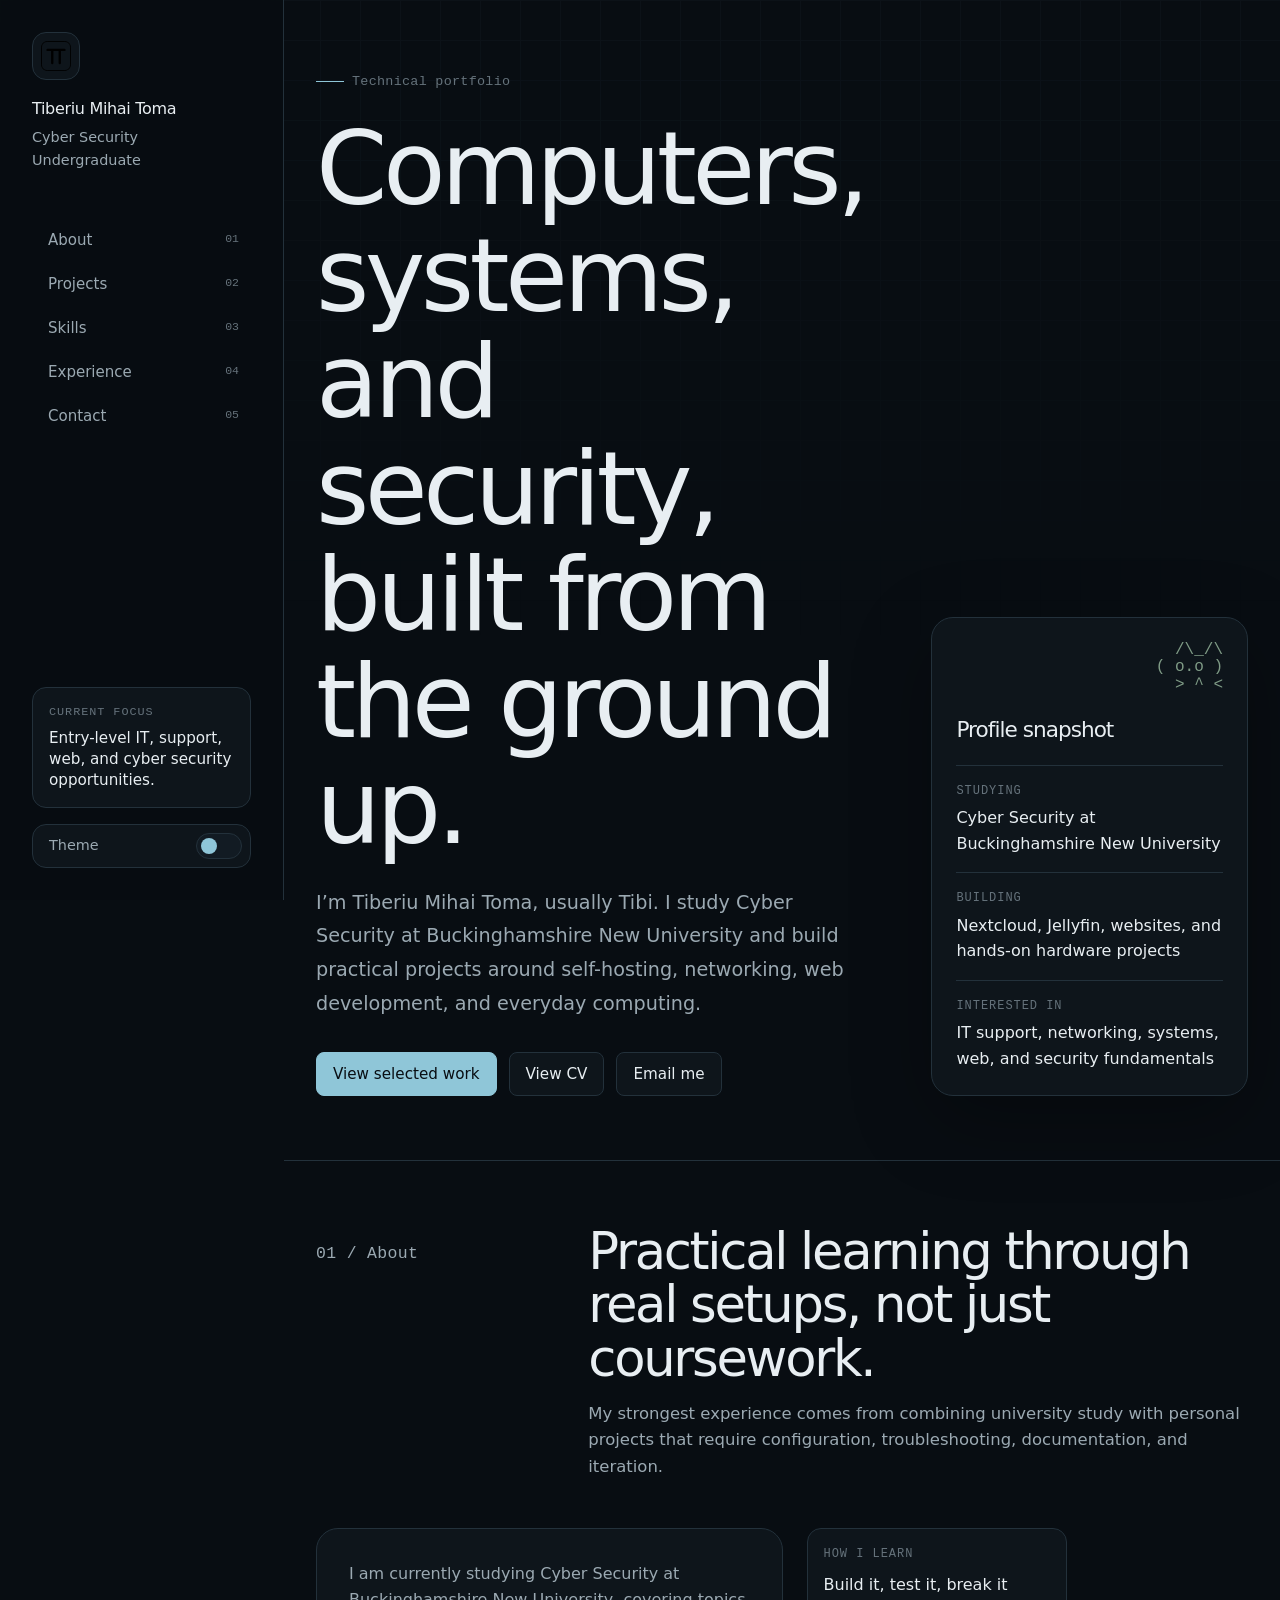
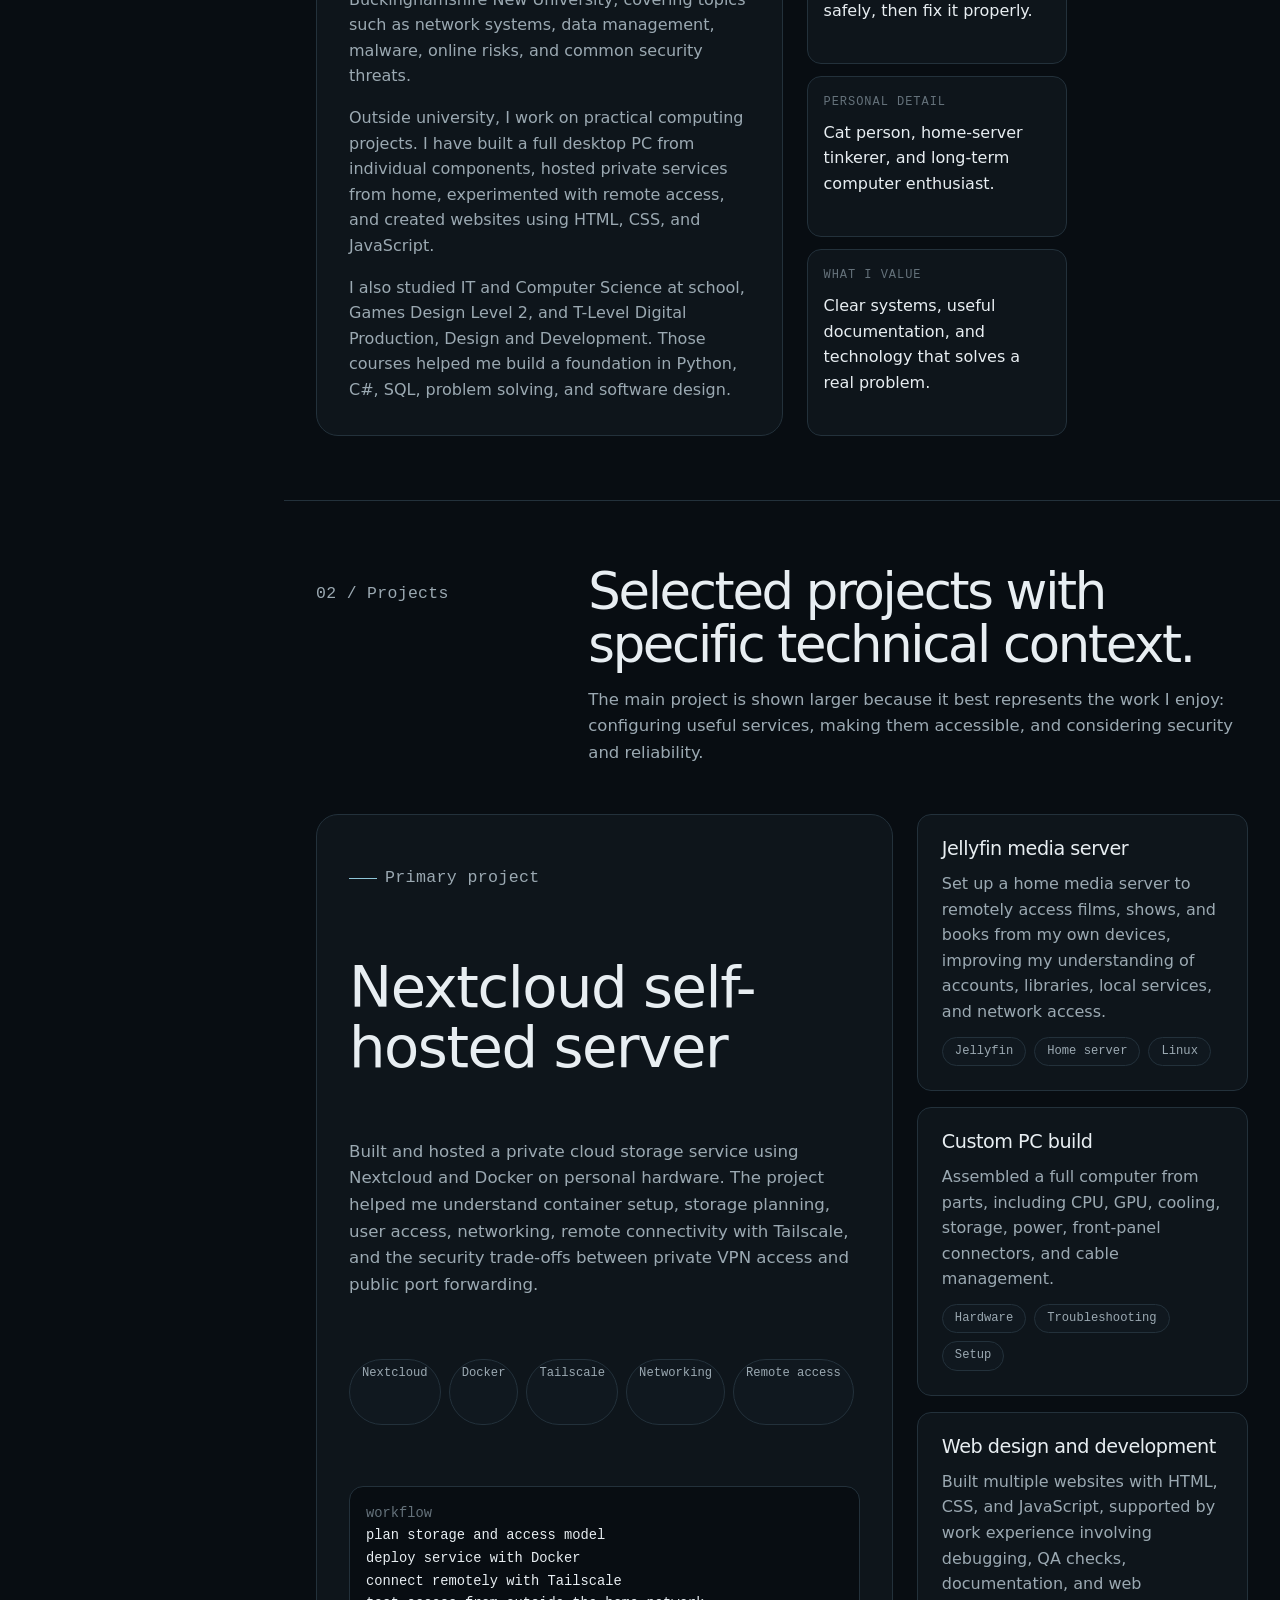
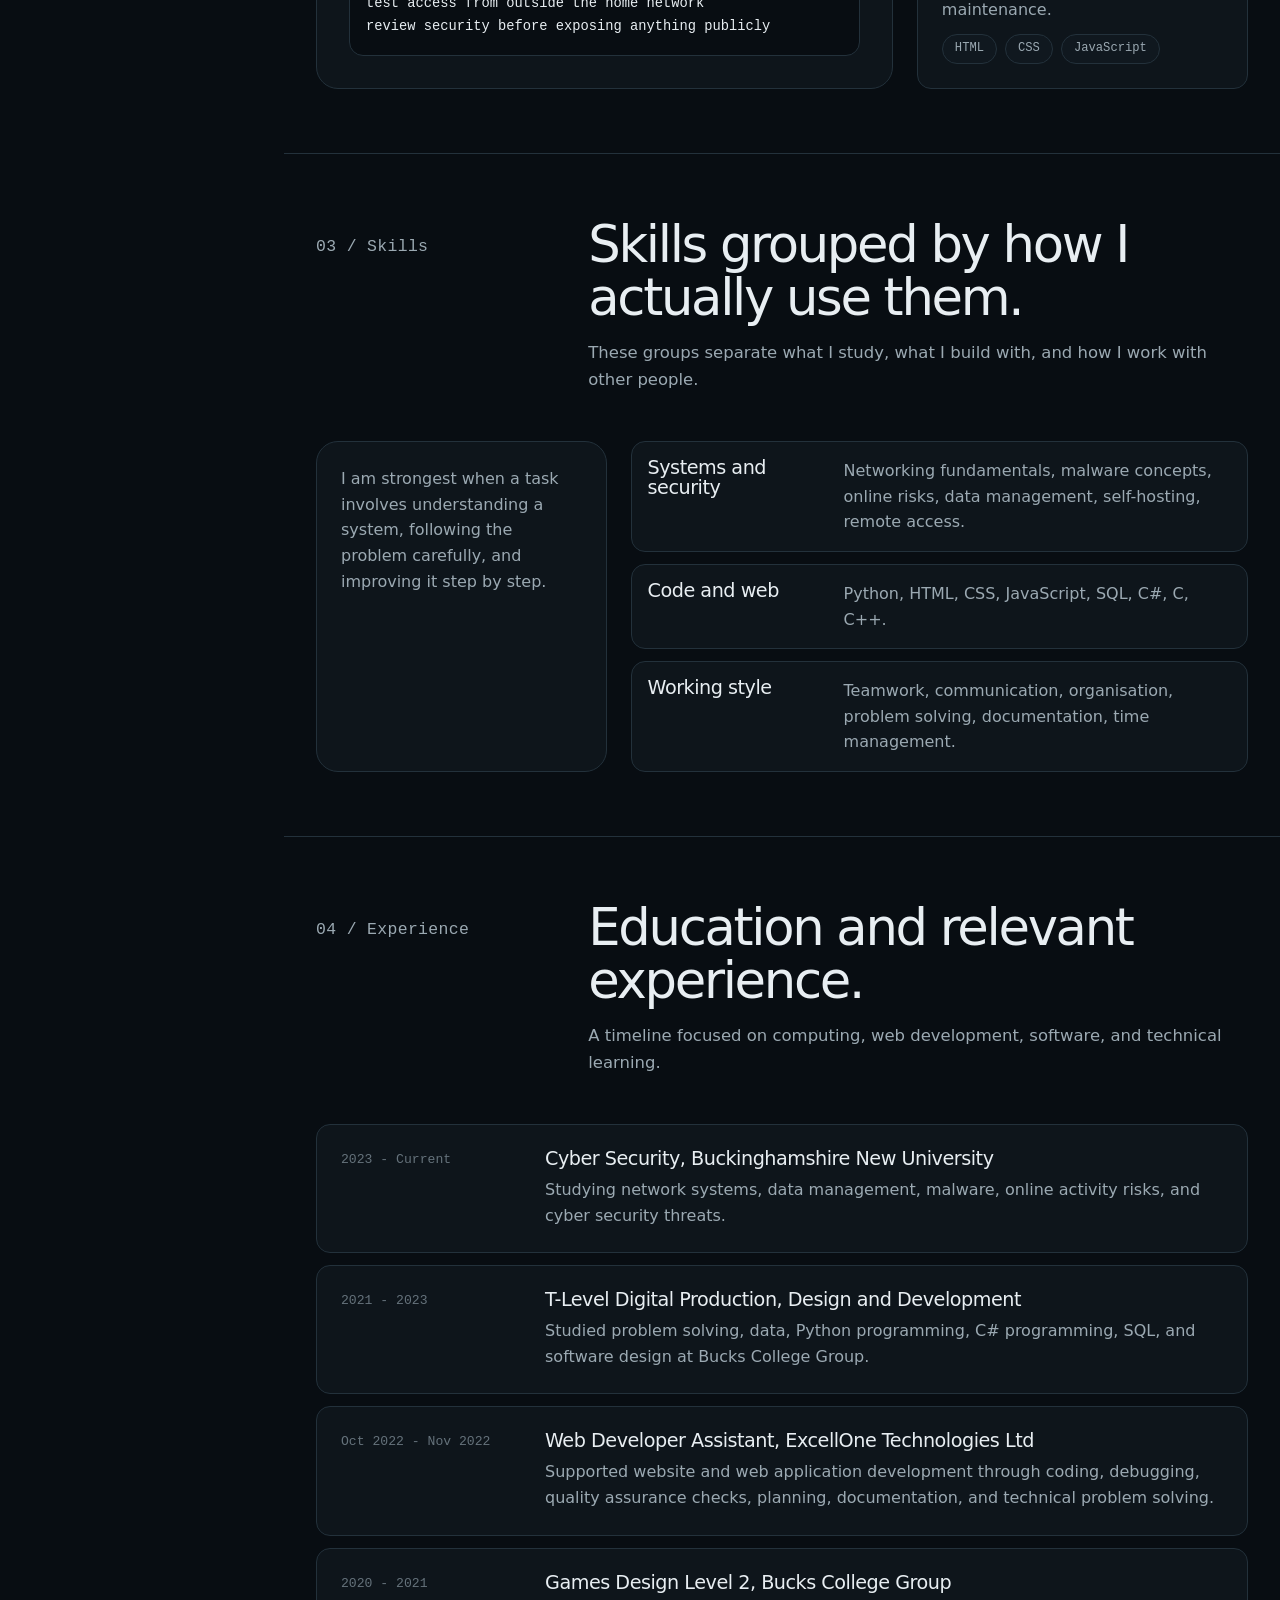
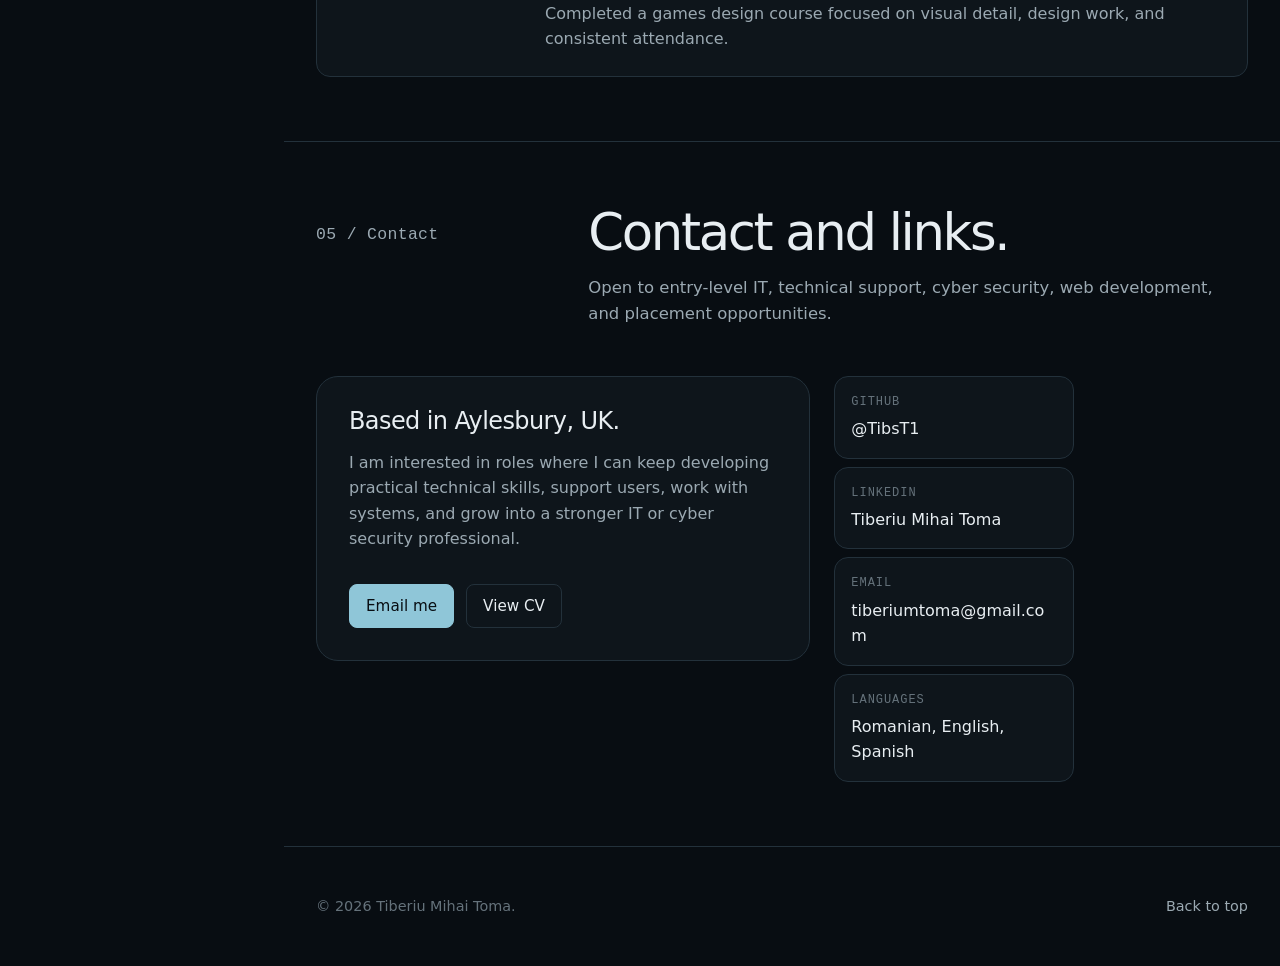
==== index.html @ 94b490cb "Created the portfolio" ====
<!doctype html>
<html lang="en">
<head>
  <meta charset="utf-8">
  <meta name="viewport" content="width=device-width, initial-scale=1">
  <title>Tiberiu Mihai Toma | Technical Portfolio</title>
  <meta name="description" content="Technical portfolio for Tiberiu Mihai Toma, a Cyber Security undergraduate focused on self-hosting, IT support, networking, web development, and practical computing projects.">
  <meta name="author" content="Tiberiu Mihai Toma">
  <meta property="og:title" content="Tiberiu Mihai Toma | Technical Portfolio">
  <meta property="og:description" content="Cyber Security undergraduate building practical projects with Nextcloud, Docker, Tailscale, Jellyfin, hardware, and web technologies.">
  <meta property="og:type" content="website">
  <meta property="og:url" content="https://tibst1.github.io/tibs-portfolio/">
  <link rel="canonical" href="https://tibst1.github.io/tibs-portfolio/">
  <link rel="icon" type="image/svg+xml" href="assets/icons/favicon.svg">
  <link rel="stylesheet" href="assets/css/main.css">
</head>

<body>
  <a class="skip-link" href="#main-content">Skip to content</a>

  <div class="mobile-header">
    <a class="identity identity--mobile" href="#top" aria-label="Go to top">
      <img src="assets/icons/logo.svg" alt="" class="identity__mark">
      <span>
        <strong>Tibi</strong>
        <small>Technical portfolio</small>
      </span>
    </a>

    <div class="mobile-header__actions">
      <button class="theme-button" type="button" aria-label="Toggle light and dark theme" aria-pressed="false">
        <span class="theme-button__label">Theme</span>
        <span class="theme-button__switch" aria-hidden="true"></span>
      </button>
      <button class="menu-button" type="button" aria-label="Open navigation menu" aria-expanded="false">
        Menu
      </button>
    </div>

    <nav class="mobile-nav" aria-label="Mobile navigation">
      <a href="#about">About</a>
      <a href="#projects">Projects</a>
      <a href="#skills">Skills</a>
      <a href="#experience">Experience</a>
      <a href="#contact">Contact</a>
    </nav>
  </div>

  <div class="site-shell">
    <aside class="site-sidebar" aria-label="Portfolio navigation">
      <div>
        <a class="identity" href="#top" aria-label="Go to top">
          <img src="assets/icons/logo.svg" alt="" class="identity__mark">
          <span>
            <strong>Tiberiu Mihai Toma</strong>
            <small>Cyber Security Undergraduate</small>
          </span>
        </a>

        <nav class="sidebar-nav" aria-label="Main navigation">
          <span class="sidebar-nav__indicator" aria-hidden="true"></span>
          <a href="#about"><span>About</span><small>01</small></a>
          <a href="#projects"><span>Projects</span><small>02</small></a>
          <a href="#skills"><span>Skills</span><small>03</small></a>
          <a href="#experience"><span>Experience</span><small>04</small></a>
          <a href="#contact"><span>Contact</span><small>05</small></a>
        </nav>
      </div>

      <div class="sidebar-footer">
        <p class="status-note">
          <span>Current focus</span>
          Entry-level IT, support, web, and cyber security opportunities.
        </p>

        <button class="theme-button theme-button--wide" type="button" aria-label="Toggle light and dark theme" aria-pressed="false">
          <span class="theme-button__label">Theme</span>
          <span class="theme-button__switch" aria-hidden="true"></span>
        </button>
      </div>
    </aside>

    <main id="main-content" class="site-main">
      <section id="top" class="hero-section">
        <div class="content-grid hero-grid">
          <div class="hero-copy reveal is-visible">
            <p class="section-kicker">Technical portfolio</p>
            <h1>Computers, systems, and security, built from the ground up.</h1>
            <p class="intro-text">
              I’m Tiberiu Mihai Toma, usually Tibi. I study Cyber Security at Buckinghamshire New University and build practical projects around self-hosting, networking, web development, and everyday computing.
            </p>

            <div class="button-row">
              <a class="button button--primary" href="#projects">View selected work</a>
              <button class="button" type="button" data-open-cv>View CV</button>
              <a class="button" href="https://mail.google.com/mail/?view=cm&fs=1&to=tiberiumtoma%40gmail.com&su=Portfolio%20Contact&body=Hi%20Tibi%2C%0A%0AI%20found%20your%20portfolio%20and%20wanted%20to%20contact%20you." target="_blank" rel="noopener noreferrer">Email me</a>
            </div>
          </div>

          <aside class="profile-card reveal reveal-delay-1" aria-label="Profile summary">
            <div class="ascii-cat" aria-hidden="true">
              <span>/\_/\</span>
              <span>( o.o )</span>
              <span>&gt; ^ &lt;</span>
            </div>

            <h2>Profile snapshot</h2>
            <dl>
              <div>
                <dt>Studying</dt>
                <dd>Cyber Security at Buckinghamshire New University</dd>
              </div>
              <div>
                <dt>Building</dt>
                <dd>Nextcloud, Jellyfin, websites, and hands-on hardware projects</dd>
              </div>
              <div>
                <dt>Interested in</dt>
                <dd>IT support, networking, systems, web, and security fundamentals</dd>
              </div>
            </dl>
          </aside>
        </div>
      </section>

      <section id="about" class="section">
        <div class="content-grid section-heading reveal">
          <p class="section-number">01 / About</p>
          <div>
            <h2>Practical learning through real setups, not just coursework.</h2>
            <p>
              My strongest experience comes from combining university study with personal projects that require configuration, troubleshooting, documentation, and iteration.
            </p>
          </div>
        </div>

        <div class="content-grid about-layout">
          <article class="text-panel reveal reveal-delay-1">
            <p>
              I am currently studying Cyber Security at Buckinghamshire New University, covering topics such as network systems, data management, malware, online risks, and common security threats.
            </p>
            <p>
              Outside university, I work on practical computing projects. I have built a full desktop PC from individual components, hosted private services from home, experimented with remote access, and created websites using HTML, CSS, and JavaScript.
            </p>
            <p>
              I also studied IT and Computer Science at school, Games Design Level 2, and T-Level Digital Production, Design and Development. Those courses helped me build a foundation in Python, C#, SQL, problem solving, and software design.
            </p>
          </article>

          <aside class="detail-list reveal reveal-delay-2">
            <article>
              <span>How I learn</span>
              <p>Build it, test it, break it safely, then fix it properly.</p>
            </article>
            <article>
              <span>Personal detail</span>
              <p>Cat person, home-server tinkerer, and long-term computer enthusiast.</p>
            </article>
            <article>
              <span>What I value</span>
              <p>Clear systems, useful documentation, and technology that solves a real problem.</p>
            </article>
          </aside>
        </div>
      </section>

      <section id="projects" class="section">
        <div class="content-grid section-heading reveal">
          <p class="section-number">02 / Projects</p>
          <div>
            <h2>Selected projects with specific technical context.</h2>
            <p>
              The main project is shown larger because it best represents the work I enjoy: configuring useful services, making them accessible, and considering security and reliability.
            </p>
          </div>
        </div>

        <div class="content-grid project-layout">
          <article class="project-feature reveal reveal-delay-1">
            <p class="section-kicker">Primary project</p>
            <h3>Nextcloud self-hosted server</h3>
            <p>
              Built and hosted a private cloud storage service using Nextcloud and Docker on personal hardware. The project helped me understand container setup, storage planning, user access, networking, remote connectivity with Tailscale, and the security trade-offs between private VPN access and public port forwarding.
            </p>

            <ul class="tag-list" aria-label="Technologies used">
              <li>Nextcloud</li>
              <li>Docker</li>
              <li>Tailscale</li>
              <li>Networking</li>
              <li>Remote access</li>
            </ul>

            <pre class="workflow-box"><span>workflow</span>
plan storage and access model
deploy service with Docker
connect remotely with Tailscale
test access from outside the home network
review security before exposing anything publicly</pre>
          </article>

          <div class="project-stack">
            <article class="project-card reveal reveal-delay-2">
              <h3>Jellyfin media server</h3>
              <p>Set up a home media server to remotely access films, shows, and books from my own devices, improving my understanding of accounts, libraries, local services, and network access.</p>
              <ul class="tag-list"><li>Jellyfin</li><li>Home server</li><li>Linux</li></ul>
            </article>

            <article class="project-card reveal reveal-delay-2">
              <h3>Custom PC build</h3>
              <p>Assembled a full computer from parts, including CPU, GPU, cooling, storage, power, front-panel connectors, and cable management.</p>
              <ul class="tag-list"><li>Hardware</li><li>Troubleshooting</li><li>Setup</li></ul>
            </article>

            <article class="project-card reveal reveal-delay-3">
              <h3>Web design and development</h3>
              <p>Built multiple websites with HTML, CSS, and JavaScript, supported by work experience involving debugging, QA checks, documentation, and web maintenance.</p>
              <ul class="tag-list"><li>HTML</li><li>CSS</li><li>JavaScript</li></ul>
            </article>
          </div>
        </div>
      </section>

      <section id="skills" class="section">
        <div class="content-grid section-heading reveal">
          <p class="section-number">03 / Skills</p>
          <div>
            <h2>Skills grouped by how I actually use them.</h2>
            <p>
              These groups separate what I study, what I build with, and how I work with other people.
            </p>
          </div>
        </div>

        <div class="content-grid skills-layout">
          <aside class="skills-note reveal reveal-delay-1">
            I am strongest when a task involves understanding a system, following the problem carefully, and improving it step by step.
          </aside>

          <div class="skills-list">
            <article class="skill-row reveal reveal-delay-1">
              <h3>Systems and security</h3>
              <p>Networking fundamentals, malware concepts, online risks, data management, self-hosting, remote access.</p>
            </article>
            <article class="skill-row reveal reveal-delay-2">
              <h3>Code and web</h3>
              <p>Python, HTML, CSS, JavaScript, SQL, C#, C, C++.</p>
            </article>
            <article class="skill-row reveal reveal-delay-3">
              <h3>Working style</h3>
              <p>Teamwork, communication, organisation, problem solving, documentation, time management.</p>
            </article>
          </div>
        </div>
      </section>

      <section id="experience" class="section">
        <div class="content-grid section-heading reveal">
          <p class="section-number">04 / Experience</p>
          <div>
            <h2>Education and relevant experience.</h2>
            <p>A timeline focused on computing, web development, software, and technical learning.</p>
          </div>
        </div>

        <div class="content-grid">
          <div class="timeline">
            <article class="timeline-item reveal reveal-delay-1">
              <time>2023 - Current</time>
              <div>
                <h3>Cyber Security, Buckinghamshire New University</h3>
                <p>Studying network systems, data management, malware, online activity risks, and cyber security threats.</p>
              </div>
            </article>
            <article class="timeline-item reveal reveal-delay-2">
              <time>2021 - 2023</time>
              <div>
                <h3>T-Level Digital Production, Design and Development</h3>
                <p>Studied problem solving, data, Python programming, C# programming, SQL, and software design at Bucks College Group.</p>
              </div>
            </article>
            <article class="timeline-item reveal reveal-delay-2">
              <time>Oct 2022 - Nov 2022</time>
              <div>
                <h3>Web Developer Assistant, ExcellOne Technologies Ltd</h3>
                <p>Supported website and web application development through coding, debugging, quality assurance checks, planning, documentation, and technical problem solving.</p>
              </div>
            </article>
            <article class="timeline-item reveal reveal-delay-3">
              <time>2020 - 2021</time>
              <div>
                <h3>Games Design Level 2, Bucks College Group</h3>
                <p>Completed a games design course focused on visual detail, design work, and consistent attendance.</p>
              </div>
            </article>
          </div>
        </div>
      </section>

      <section id="contact" class="section">
        <div class="content-grid section-heading reveal">
          <p class="section-number">05 / Contact</p>
          <div>
            <h2>Contact and links.</h2>
            <p>Open to entry-level IT, technical support, cyber security, web development, and placement opportunities.</p>
          </div>
        </div>

        <div class="content-grid contact-layout">
          <article class="contact-panel reveal reveal-delay-1">
            <h3>Based in Aylesbury, UK.</h3>
            <p>
              I am interested in roles where I can keep developing practical technical skills, support users, work with systems, and grow into a stronger IT or cyber security professional.
            </p>

            <div class="button-row">
              <a class="button button--primary" href="https://mail.google.com/mail/?view=cm&fs=1&to=tiberiumtoma%40gmail.com&su=Portfolio%20Contact&body=Hi%20Tibi%2C%0A%0AI%20found%20your%20portfolio%20and%20wanted%20to%20contact%20you." target="_blank" rel="noopener noreferrer">Email me</a>
              <button class="button" type="button" data-open-cv>View CV</button>
            </div>
          </article>

          <aside class="contact-links reveal reveal-delay-2">
            <a href="https://github.com/TibsT1" target="_blank" rel="noopener noreferrer">
              <span>GitHub</span>
              <strong>@TibsT1</strong>
            </a>
            <a href="https://www.linkedin.com/in/tiberiu-mihai-toma-788a03307/" target="_blank" rel="noopener noreferrer">
              <span>LinkedIn</span>
              <strong>Tiberiu Mihai Toma</strong>
            </a>
            <a href="mailto:tiberiumtoma@gmail.com">
              <span>Email</span>
              <strong>tiberiumtoma@gmail.com</strong>
            </a>
            <p>
              <span>Languages</span>
              <strong>Romanian, English, Spanish</strong>
            </p>
          </aside>
        </div>
      </section>

      <footer class="site-footer">
        <div class="content-grid">
          <p>© <span id="year"></span> Tiberiu Mihai Toma.</p>
          <a href="#top">Back to top</a>
        </div>
      </footer>
    </main>
  </div>

  <button class="scroll-top" type="button" aria-label="Scroll to top">↑</button>

  <div class="cv-modal" role="dialog" aria-modal="true" aria-label="CV viewer" aria-hidden="true">
    <div class="cv-modal__card">
      <div class="cv-modal__header">
        <strong>Tiberiu Mihai Toma CV</strong>
        <div>
          <a class="icon-button" href="assets/documents/cv.html" target="_blank" rel="noopener noreferrer" aria-label="Open CV in a new tab">↗</a>
          <button class="icon-button" type="button" data-close-cv aria-label="Close CV viewer">×</button>
        </div>
      </div>
      <iframe class="cv-modal__frame" src="assets/documents/cv.html" title="Tiberiu Mihai Toma CV"></iframe>
    </div>
  </div>

  <script src="assets/js/main.js" defer></script>
</body>
</html>
---- assets/css/main.css ----
/* 
  Tiberiu Mihai Toma Portfolio
  Design notes:
  - Muted technical editorial style, not a gradient landing page.
  - Three radius values, 4px spacing scale, regular/medium font weights.
  - No emojis, fake testimonials, placeholder sections, or unused navigation.
*/

:root {
  color-scheme: dark;

  --space-1: 4px;
  --space-2: 8px;
  --space-3: 12px;
  --space-4: 16px;
  --space-5: 24px;
  --space-6: 32px;
  --space-7: 48px;
  --space-8: 64px;

  --radius-1: 8px;
  --radius-2: 14px;
  --radius-3: 22px;

  --font-sans: Inter, ui-sans-serif, system-ui, -apple-system, BlinkMacSystemFont, "Segoe UI", sans-serif;
  --font-mono: "SFMono-Regular", Consolas, "Liberation Mono", Menlo, monospace;

  --bg: #080d12;
  --surface: #0e151b;
  --surface-2: #121b23;
  --text: #e8eef2;
  --muted: #9ba9b2;
  --quiet: #65727b;
  --border: #23313b;
  --accent: #8fc6d8;
  --accent-2: #7f9b86;
  --shadow: 0 24px 80px rgb(0 0 0 / 0.28);

  --sidebar-width: 284px;
  --content-width: 1040px;
  --ease: cubic-bezier(.22, 1, .36, 1);
}

body.light-mode {
  color-scheme: light;

  --bg: #f5f4ef;
  --surface: #ffffff;
  --surface-2: #ece8df;
  --text: #14191d;
  --muted: #55616a;
  --quiet: #7c858b;
  --border: #d8d2c7;
  --accent: #2f7186;
  --accent-2: #4f7d58;
  --shadow: 0 24px 80px rgb(32 28 22 / 0.12);
}

* {
  box-sizing: border-box;
  margin: 0;
  padding: 0;
}

html {
  -webkit-text-size-adjust: 100%;
  scroll-behavior: auto;
}

body {
  min-height: 100vh;
  overflow-x: hidden;
  color: var(--text);
  background: var(--bg);
  font-family: var(--font-sans);
  font-size: 16px;
  line-height: 1.6;
  transition: background-color 420ms var(--ease), color 420ms var(--ease);
}

body::before {
  content: "";
  position: fixed;
  inset: 0;
  z-index: -1;
  pointer-events: none;
  opacity: 0.2;
  background-image:
    linear-gradient(to right, var(--border) 1px, transparent 1px),
    linear-gradient(to bottom, var(--border) 1px, transparent 1px);
  background-size: 40px 40px;
  mask-image: linear-gradient(to bottom, rgb(0 0 0 / 0.9), transparent 72%);
}

a {
  color: inherit;
  text-decoration: none;
  -webkit-tap-highlight-color: transparent;
}

button {
  color: inherit;
  font: inherit;
  cursor: pointer;
  -webkit-tap-highlight-color: transparent;
}

img,
svg,
iframe {
  max-width: 100%;
}

::selection {
  color: var(--bg);
  background: var(--accent);
}

.skip-link {
  position: fixed;
  left: var(--space-4);
  top: var(--space-4);
  z-index: 100;
  transform: translateY(-140%);
  padding: var(--space-3) var(--space-4);
  border-radius: var(--radius-1);
  background: var(--accent);
  color: var(--bg);
  transition: transform 180ms ease;
}

.skip-link:focus {
  transform: translateY(0);
}

.mobile-header {
  display: none;
}

.site-shell {
  display: grid;
  grid-template-columns: var(--sidebar-width) minmax(0, 1fr);
  min-height: 100vh;
}

.site-sidebar {
  position: sticky;
  top: 0;
  height: 100vh;
  z-index: 20;
  display: flex;
  flex-direction: column;
  justify-content: space-between;
  padding: var(--space-6);
  border-right: 1px solid var(--border);
  background: color-mix(in srgb, var(--bg) 94%, transparent);
  backdrop-filter: blur(12px);
}

.identity {
  display: grid;
  gap: var(--space-4);
  width: fit-content;
}

.identity__mark {
  width: 48px;
  height: 48px;
  padding: var(--space-2);
  border: 1px solid var(--border);
  border-radius: var(--radius-2);
  color: var(--accent);
  background: var(--surface);
  transition: transform 220ms var(--ease), border-color 220ms ease;
}

.identity:hover .identity__mark {
  transform: translateY(-2px);
  border-color: var(--accent);
}

.identity span {
  display: grid;
  gap: var(--space-1);
}

.identity strong {
  font-weight: 500;
  letter-spacing: -0.02em;
}

.identity small {
  color: var(--muted);
  font-size: 0.9rem;
}

.sidebar-nav {
  position: relative;
  display: grid;
  gap: var(--space-1);
  margin-top: var(--space-7);
}

.sidebar-nav__indicator {
  position: absolute;
  left: 0;
  top: 0;
  width: 3px;
  height: 40px;
  border-radius: 999px;
  background: var(--accent);
  opacity: 0;
  transform: translateY(0);
  transition:
    transform 420ms var(--ease),
    height 420ms var(--ease),
    opacity 220ms ease,
    background-color 420ms var(--ease);
}

.sidebar-nav a {
  display: flex;
  align-items: center;
  justify-content: space-between;
  min-height: 40px;
  padding: 0 var(--space-3) 0 var(--space-4);
  border-radius: var(--radius-1);
  color: var(--muted);
  font-size: 0.94rem;
  transition: color 220ms ease, background-color 220ms ease, transform 220ms var(--ease);
}

.sidebar-nav a:hover,
.sidebar-nav a.active {
  color: var(--text);
  background: color-mix(in srgb, var(--surface) 72%, transparent);
}

.sidebar-nav a.is-clicked {
  transform: translateX(4px);
}

.sidebar-nav small {
  color: var(--quiet);
  font-family: var(--font-mono);
  font-size: 0.72rem;
}

.sidebar-footer {
  display: grid;
  gap: var(--space-4);
}

.status-note,
.theme-button {
  border: 1px solid var(--border);
  border-radius: var(--radius-2);
  background: var(--surface);
}

.status-note {
  display: grid;
  gap: var(--space-2);
  padding: var(--space-4);
  color: var(--text);
  font-size: 0.95rem;
  line-height: 1.38;
}

.status-note span {
  color: var(--quiet);
  font-family: var(--font-mono);
  font-size: 0.74rem;
  text-transform: uppercase;
  letter-spacing: 0.08em;
}

.theme-button {
  display: inline-flex;
  align-items: center;
  justify-content: space-between;
  gap: var(--space-3);
  padding: var(--space-2);
  transition: border-color 220ms ease, background-color 420ms var(--ease);
}

.theme-button--wide {
  width: 100%;
}

.theme-button:hover {
  border-color: var(--accent);
}

.theme-button__label {
  padding-left: var(--space-2);
  color: var(--muted);
  font-size: 0.9rem;
}

.theme-button__switch {
  position: relative;
  width: 46px;
  height: 26px;
  flex: 0 0 auto;
  border: 1px solid var(--border);
  border-radius: 999px;
  background: var(--surface-2);
}

.theme-button__switch::after {
  content: "";
  position: absolute;
  top: 4px;
  left: 4px;
  width: 16px;
  height: 16px;
  border-radius: 50%;
  background: var(--accent);
  transition: transform 320ms var(--ease), background-color 420ms var(--ease);
}

body.light-mode .theme-button__switch::after {
  transform: translateX(20px);
}

.site-main {
  min-width: 0;
}

.content-grid {
  width: min(var(--content-width), calc(100% - 64px));
  margin-inline: auto;
}

.hero-section {
  min-height: 100vh;
  display: grid;
  align-items: center;
  padding-block: var(--space-8);
}

.hero-grid,
.about-layout,
.project-layout,
.skills-layout,
.contact-layout {
  display: grid;
  gap: var(--space-5);
}

.hero-grid {
  grid-template-columns: minmax(0, 1.08fr) minmax(280px, 0.62fr);
  gap: var(--space-8);
  align-items: end;
}

.section-kicker,
.section-number {
  color: var(--quiet);
  font-family: var(--font-mono);
  font-size: 0.84rem;
  letter-spacing: 0.02em;
}

.section-kicker {
  display: inline-flex;
  align-items: center;
  gap: var(--space-2);
  margin-bottom: var(--space-5);
}

.section-kicker::before {
  content: "";
  width: 28px;
  height: 1px;
  background: var(--accent);
}

h1,
h2,
h3 {
  font-weight: 500;
  letter-spacing: -0.045em;
  line-height: 1.04;
}

h1 {
  max-width: 780px;
  font-size: clamp(3.4rem, 8vw, 7.2rem);
}

h2 {
  max-width: 760px;
  font-size: clamp(2rem, 4vw, 3.8rem);
}

h3 {
  font-size: 1.2rem;
  letter-spacing: -0.025em;
}

.intro-text,
.section-heading p,
.text-panel p,
.project-feature p,
.project-card p,
.skills-note,
.skill-row p,
.timeline-item p,
.contact-panel p {
  color: var(--muted);
}

.intro-text {
  max-width: 680px;
  margin-top: var(--space-5);
  font-size: clamp(1.02rem, 1.7vw, 1.2rem);
  line-height: 1.75;
}

.button-row {
  display: flex;
  flex-wrap: wrap;
  gap: var(--space-3);
  margin-top: var(--space-6);
}

.button {
  display: inline-flex;
  align-items: center;
  justify-content: center;
  min-height: 44px;
  padding: 0 var(--space-4);
  border: 1px solid var(--border);
  border-radius: var(--radius-1);
  background: var(--surface);
  color: var(--text);
  font-size: 0.95rem;
  transition:
    transform 220ms var(--ease),
    border-color 220ms ease,
    background-color 420ms var(--ease);
}

.button:hover {
  transform: translateY(-2px);
  border-color: var(--accent);
}

.button--primary {
  color: var(--bg);
  background: var(--accent);
  border-color: var(--accent);
}

.button--primary:hover {
  background: color-mix(in srgb, var(--accent) 88%, white);
}

.profile-card,
.text-panel,
.detail-list article,
.project-feature,
.project-card,
.skills-note,
.skill-row,
.timeline-item,
.contact-panel,
.contact-links a,
.contact-links p {
  border: 1px solid var(--border);
  background: var(--surface);
}

.profile-card {
  display: grid;
  gap: var(--space-5);
  padding: var(--space-5);
  border-radius: var(--radius-3);
  box-shadow: var(--shadow);
}

.ascii-cat {
  display: grid;
  justify-items: end;
  color: var(--accent-2);
  font-family: var(--font-mono);
  line-height: 1.1;
}

.profile-card h2 {
  font-size: 1.35rem;
}

.profile-card dl {
  display: grid;
  gap: var(--space-4);
}

.profile-card div:not(.ascii-cat) {
  display: grid;
  gap: var(--space-1);
  padding-top: var(--space-4);
  border-top: 1px solid var(--border);
}

.profile-card dt,
.detail-list span,
.contact-links span {
  color: var(--quiet);
  font-family: var(--font-mono);
  font-size: 0.75rem;
  text-transform: uppercase;
  letter-spacing: 0.08em;
}

.profile-card dd,
.detail-list p,
.contact-links strong {
  font-weight: 500;
}

.section {
  padding-block: var(--space-8);
  border-top: 1px solid var(--border);
}

.section-heading {
  display: grid;
  grid-template-columns: minmax(160px, 0.34fr) minmax(0, 1fr);
  gap: var(--space-7);
  align-items: start;
  margin-bottom: var(--space-7);
}

.section-heading p {
  max-width: 680px;
  margin-top: var(--space-4);
  font-size: 1.03rem;
}

.about-layout {
  grid-template-columns: minmax(0, 0.72fr) minmax(260px, 0.28fr);
}

.text-panel {
  padding: var(--space-6);
  border-radius: var(--radius-3);
}

.text-panel p + p {
  margin-top: var(--space-4);
}

.detail-list {
  display: grid;
  gap: var(--space-3);
}

.detail-list article {
  padding: var(--space-4);
  border-radius: var(--radius-2);
}

.detail-list span {
  display: block;
  margin-bottom: var(--space-2);
}

.project-layout {
  grid-template-columns: minmax(0, 1.08fr) minmax(280px, 0.62fr);
  align-items: stretch;
}

.project-feature {
  display: grid;
  gap: var(--space-5);
  min-height: 460px;
  padding: var(--space-6);
  border-radius: var(--radius-3);
}

.project-feature h3 {
  max-width: 680px;
  font-size: clamp(2rem, 4.5vw, 4rem);
}

.project-feature p {
  max-width: 720px;
  font-size: 1.04rem;
}

.project-stack {
  display: grid;
  gap: var(--space-4);
}

.project-card {
  display: grid;
  gap: var(--space-3);
  padding: var(--space-5);
  border-radius: var(--radius-2);
}

.tag-list {
  display: flex;
  flex-wrap: wrap;
  gap: var(--space-2);
  list-style: none;
}

.tag-list li {
  min-height: 28px;
  padding: var(--space-1) var(--space-3);
  border: 1px solid var(--border);
  border-radius: 999px;
  background: color-mix(in srgb, var(--surface-2) 58%, transparent);
  color: var(--muted);
  font-family: var(--font-mono);
  font-size: 0.76rem;
}

.workflow-box {
  align-self: end;
  padding: var(--space-4);
  overflow-x: auto;
  border: 1px solid var(--border);
  border-radius: var(--radius-2);
  background: var(--bg);
  color: var(--text);
  font-family: var(--font-mono);
  font-size: 0.86rem;
  line-height: 1.65;
}

.workflow-box span {
  color: var(--quiet);
}

.skills-layout {
  grid-template-columns: minmax(200px, 0.32fr) minmax(0, 0.68fr);
}

.skills-note {
  padding: var(--space-5);
  border-radius: var(--radius-3);
}

.skills-list {
  display: grid;
  gap: var(--space-3);
}

.skill-row {
  display: grid;
  grid-template-columns: 180px minmax(0, 1fr);
  gap: var(--space-4);
  padding: var(--space-4);
  border-radius: var(--radius-2);
}

.timeline {
  display: grid;
  gap: var(--space-3);
  width: 100%;
}

.timeline-item {
  display: grid;
  grid-template-columns: 180px minmax(0, 1fr);
  gap: var(--space-5);
  padding: var(--space-5);
  border-radius: var(--radius-2);
}

.timeline-item time {
  color: var(--quiet);
  font-family: var(--font-mono);
  font-size: 0.82rem;
}

.timeline-item h3 {
  margin-bottom: var(--space-2);
}

.contact-layout {
  grid-template-columns: minmax(0, 0.74fr) minmax(240px, 0.26fr);
  align-items: start;
}

.contact-panel {
  padding: var(--space-6);
  border-radius: var(--radius-3);
}

.contact-panel h3 {
  margin-bottom: var(--space-4);
  font-size: 1.5rem;
}

.contact-links {
  display: grid;
  gap: var(--space-2);
}

.contact-links a,
.contact-links p {
  display: grid;
  gap: var(--space-1);
  padding: var(--space-4);
  border-radius: var(--radius-2);
  transition: transform 220ms var(--ease), border-color 220ms ease;
}

.contact-links a:hover {
  transform: translateY(-2px);
  border-color: var(--accent);
}

.contact-links strong {
  overflow-wrap: anywhere;
}

.site-footer {
  padding-block: var(--space-7);
  border-top: 1px solid var(--border);
  color: var(--quiet);
  font-size: 0.9rem;
}

.site-footer .content-grid {
  display: flex;
  justify-content: space-between;
  gap: var(--space-4);
}

.site-footer a {
  color: var(--muted);
}

.site-footer a:hover {
  color: var(--text);
}

.scroll-top {
  position: fixed;
  right: var(--space-5);
  bottom: var(--space-5);
  z-index: 25;
  width: 44px;
  height: 44px;
  display: grid;
  place-items: center;
  border: 1px solid var(--border);
  border-radius: var(--radius-2);
  background: var(--surface);
  color: var(--text);
  opacity: 0;
  pointer-events: none;
  transform: translateY(10px);
  transition: opacity 220ms ease, transform 220ms var(--ease), border-color 220ms ease;
}

.scroll-top.is-visible {
  opacity: 1;
  pointer-events: auto;
  transform: translateY(0);
}

.scroll-top:hover {
  transform: translateY(-2px);
  border-color: var(--accent);
}

.cv-modal {
  position: fixed;
  inset: 0;
  z-index: 50;
  display: none;
  place-items: center;
  padding: var(--space-5);
  background: rgb(0 0 0 / 0.72);
  opacity: 0;
}

.cv-modal.is-open {
  display: grid;
  animation: modal-in 220ms ease forwards;
}

@keyframes modal-in {
  to {
    opacity: 1;
  }
}

.cv-modal__card {
  width: min(980px, 100%);
  height: min(86vh, 920px);
  display: grid;
  grid-template-rows: auto 1fr;
  overflow: hidden;
  border: 1px solid var(--border);
  border-radius: var(--radius-3);
  background: var(--surface);
  box-shadow: var(--shadow);
  transform: translateY(14px);
  animation: modal-card-in 280ms var(--ease) forwards;
}

@keyframes modal-card-in {
  to {
    transform: translateY(0);
  }
}

.cv-modal__header {
  display: flex;
  align-items: center;
  justify-content: space-between;
  gap: var(--space-4);
  padding: var(--space-4);
  border-bottom: 1px solid var(--border);
}

.cv-modal__header strong {
  font-weight: 500;
}

.cv-modal__header div {
  display: flex;
  gap: var(--space-2);
}

.icon-button {
  width: 38px;
  height: 38px;
  display: grid;
  place-items: center;
  border: 1px solid var(--border);
  border-radius: var(--radius-1);
  background: var(--surface-2);
  color: var(--text);
  transition: transform 220ms var(--ease), border-color 220ms ease;
}

.icon-button:hover {
  transform: translateY(-1px);
  border-color: var(--accent);
}

.cv-modal__frame {
  width: 100%;
  height: 100%;
  border: 0;
  background: #ffffff;
}

.reveal {
  opacity: 0;
  transform: translateY(16px);
  transition: opacity 520ms var(--ease), transform 520ms var(--ease);
}

.reveal.is-visible {
  opacity: 1;
  transform: translateY(0);
}

.reveal-delay-1 {
  transition-delay: 70ms;
}

.reveal-delay-2 {
  transition-delay: 140ms;
}

.reveal-delay-3 {
  transition-delay: 210ms;
}

.theme-wipe {
  position: fixed;
  inset: 0;
  z-index: 999;
  pointer-events: none;
  background: var(--bg);
  transform: scaleX(0);
  transform-origin: right;
}

.theme-wipe.is-active {
  animation: theme-wipe 520ms var(--ease) forwards;
}

@keyframes theme-wipe {
  0% {
    transform: scaleX(0);
    transform-origin: right;
  }

  45% {
    transform: scaleX(1);
    transform-origin: right;
  }

  46% {
    transform: scaleX(1);
    transform-origin: left;
  }

  100% {
    transform: scaleX(0);
    transform-origin: left;
  }
}

@media (max-width: 980px) {
  .site-shell {
    display: block;
  }

  .site-sidebar {
    display: none;
  }

  .mobile-header {
    position: sticky;
    top: 0;
    z-index: 30;
    display: block;
    border-bottom: 1px solid var(--border);
    background: color-mix(in srgb, var(--bg) 94%, transparent);
    backdrop-filter: blur(12px);
  }

  .mobile-header > .identity,
  .mobile-header__actions {
    display: flex;
    align-items: center;
  }

  .mobile-header {
    padding-inline: var(--space-4);
  }

  .identity--mobile {
    float: left;
    min-height: 64px;
  }

  .identity--mobile .identity__mark {
    width: 40px;
    height: 40px;
  }

  .mobile-header__actions {
    min-height: 64px;
    justify-content: flex-end;
    gap: var(--space-2);
  }

  .menu-button {
    min-height: 38px;
    padding-inline: var(--space-3);
    border: 1px solid var(--border);
    border-radius: var(--radius-1);
    background: var(--surface);
  }

  .mobile-nav {
    clear: both;
    display: grid;
    grid-template-rows: 0fr;
    overflow: hidden;
    transition: grid-template-rows 320ms var(--ease), padding-bottom 320ms var(--ease);
  }

  .mobile-nav.is-open {
    grid-template-rows: 1fr;
    padding-bottom: var(--space-4);
  }

  .mobile-nav a {
    min-height: 0;
    display: block;
    padding: var(--space-3) var(--space-4);
    margin-bottom: var(--space-2);
    border: 1px solid var(--border);
    border-radius: var(--radius-1);
    background: var(--surface);
    color: var(--muted);
  }

  .mobile-nav a.active {
    color: var(--text);
    border-color: var(--accent);
  }

  .content-grid {
    width: min(100% - 32px, var(--content-width));
  }

  .hero-section {
    min-height: auto;
    padding-block: var(--space-8) var(--space-7);
  }

  .hero-grid,
  .about-layout,
  .project-layout,
  .skills-layout,
  .contact-layout,
  .section-heading {
    grid-template-columns: 1fr;
    gap: var(--space-5);
  }

  .section-heading {
    margin-bottom: var(--space-6);
  }

  .section {
    padding-block: var(--space-7);
  }
}

@media (max-width: 640px) {
  :root {
    --space-8: 48px;
  }

  body {
    font-size: 15px;
  }

  .mobile-header {
    padding-inline: var(--space-3);
  }

  .identity__mark {
    border-radius: var(--radius-1);
  }

  .identity--mobile small,
  .theme-button__label {
    display: none;
  }

  .theme-button {
    width: auto;
  }

  h1 {
    font-size: clamp(3rem, 18vw, 4.8rem);
  }

  .intro-text {
    font-size: 1rem;
    line-height: 1.68;
  }

  .button-row {
    display: grid;
    grid-template-columns: 1fr;
  }

  .button {
    width: 100%;
  }

  .profile-card,
  .text-panel,
  .project-feature,
  .skills-note,
  .contact-panel {
    padding: var(--space-5);
    border-radius: var(--radius-2);
  }

  .project-feature {
    min-height: auto;
  }

  .project-feature h3 {
    font-size: clamp(2rem, 13vw, 3rem);
  }

  .workflow-box {
    font-size: 0.78rem;
  }

  .skill-row,
  .timeline-item {
    grid-template-columns: 1fr;
    gap: var(--space-3);
  }

  .site-footer .content-grid {
    display: grid;
  }

  .scroll-top {
    right: var(--space-4);
    bottom: var(--space-4);
  }

  .cv-modal {
    padding: var(--space-2);
  }

  .cv-modal__card {
    height: 88vh;
    border-radius: var(--radius-2);
  }

  .cv-modal__header {
    padding: var(--space-3);
  }
}

@media (prefers-reduced-motion: reduce) {
  *,
  *::before,
  *::after {
    animation-duration: 0.01ms !important;
    animation-iteration-count: 1 !important;
    scroll-behavior: auto !important;
    transition-duration: 0.01ms !important;
  }

  .reveal {
    opacity: 1;
    transform: none;
  }
}
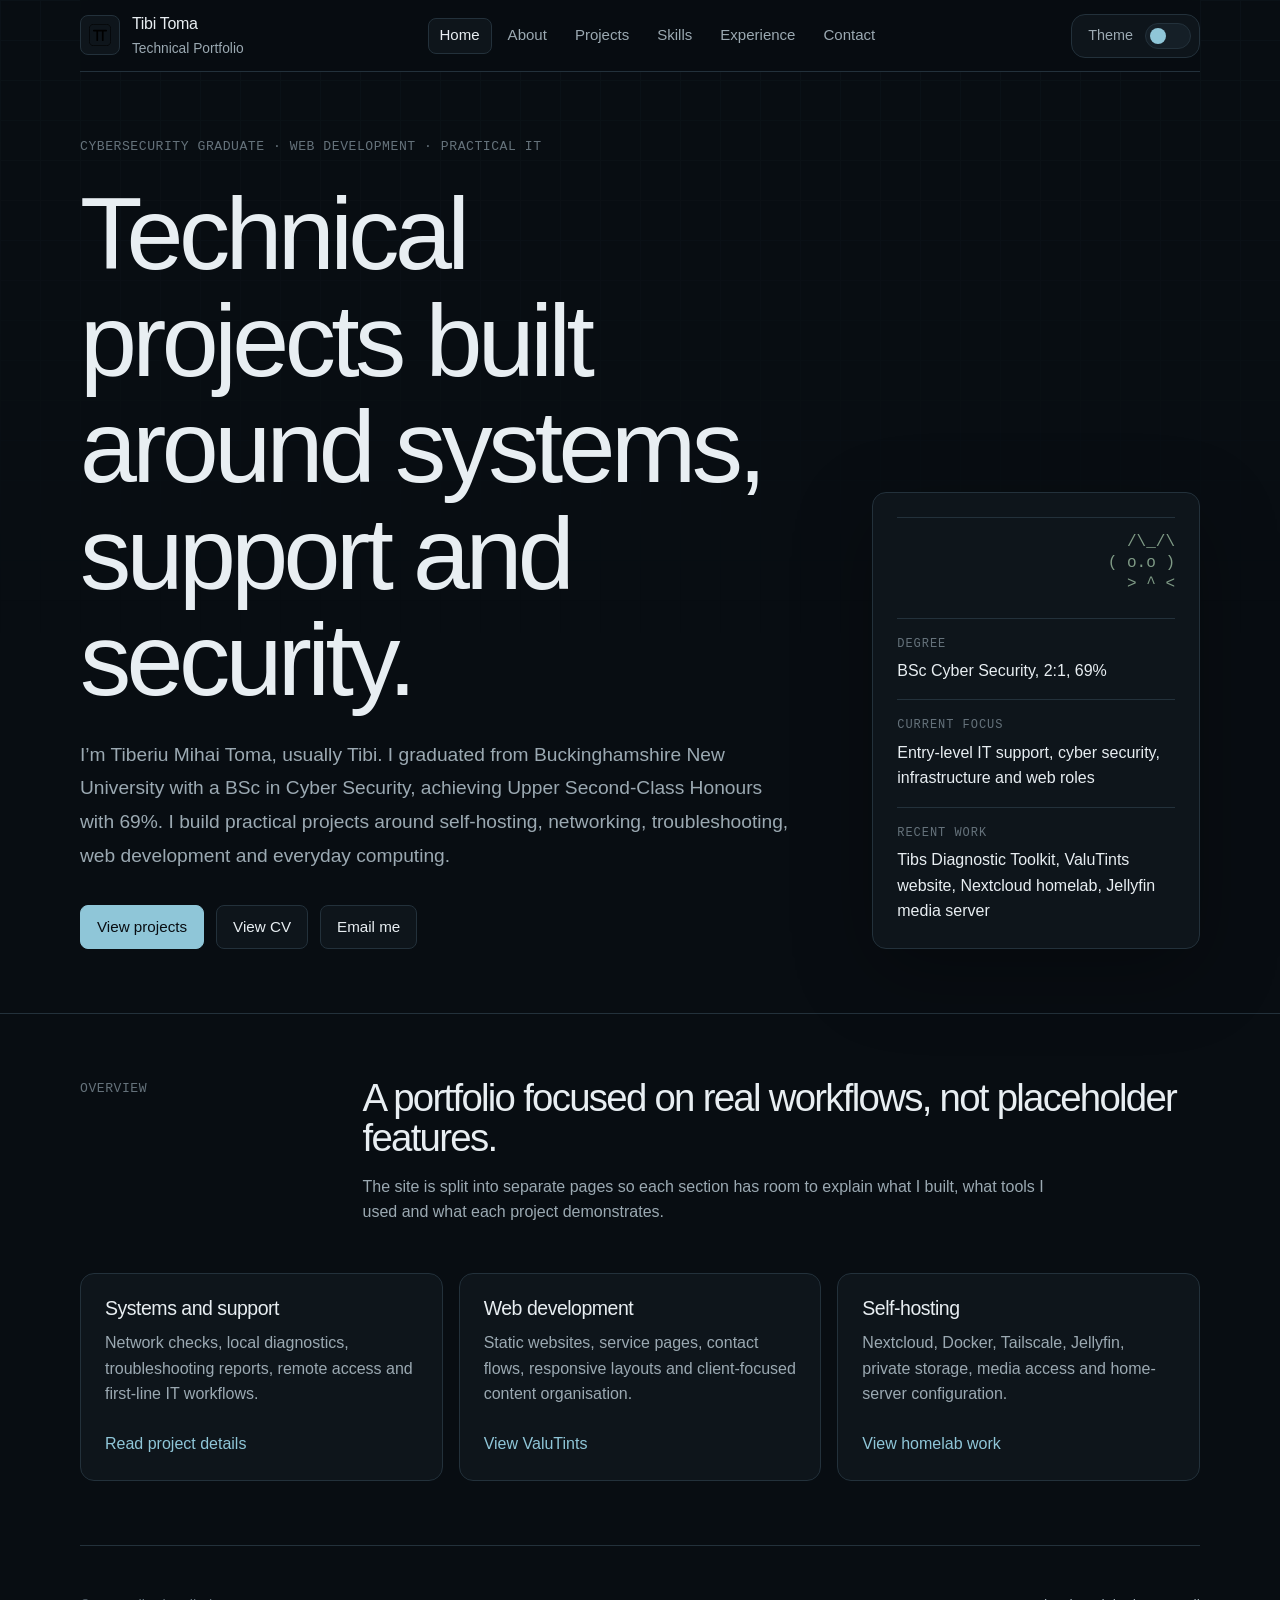
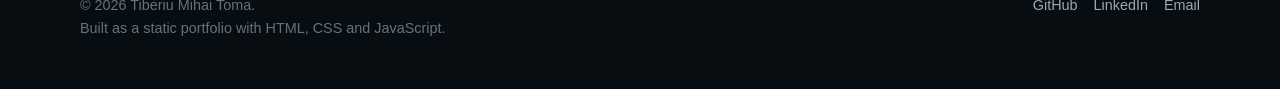
==== commit 1f62f4c8: "updated website" ====
--- a/index.html
+++ b/index.html
@@ -1,369 +1,142 @@
 <!doctype html>
-<html lang="en">
+<html lang="en" data-page="home">
 <head>
   <meta charset="utf-8">
   <meta name="viewport" content="width=device-width, initial-scale=1">
   <title>Tiberiu Mihai Toma | Technical Portfolio</title>
-  <meta name="description" content="Technical portfolio for Tiberiu Mihai Toma, a Cyber Security undergraduate focused on self-hosting, IT support, networking, web development, and practical computing projects.">
+  <meta name="description" content="Technical portfolio for Tiberiu Mihai Toma, a Cybersecurity Graduate focused on IT support, self-hosting, networking, web development and practical computing projects.">
   <meta name="author" content="Tiberiu Mihai Toma">
   <meta property="og:title" content="Tiberiu Mihai Toma | Technical Portfolio">
-  <meta property="og:description" content="Cyber Security undergraduate building practical projects with Nextcloud, Docker, Tailscale, Jellyfin, hardware, and web technologies.">
+  <meta property="og:description" content="Technical portfolio for Tiberiu Mihai Toma, a Cybersecurity Graduate focused on IT support, self-hosting, networking, web development and practical computing projects.">
   <meta property="og:type" content="website">
   <meta property="og:url" content="https://tibst1.github.io/tibs-portfolio/">
   <link rel="canonical" href="https://tibst1.github.io/tibs-portfolio/">
   <link rel="icon" type="image/svg+xml" href="assets/icons/favicon.svg">
   <link rel="stylesheet" href="assets/css/main.css">
+  <script>document.documentElement.dataset.page = "home";</script>
 </head>
-
 <body>
   <a class="skip-link" href="#main-content">Skip to content</a>
+  
+<header class="site-header">
+  <a class="brand" href="index.html" aria-label="Tiberiu Mihai Toma home">
+    <img src="assets/icons/logo.svg" alt="" class="brand__mark">
+    <span>
+      <strong>Tibi Toma</strong>
+      <small>Technical Portfolio</small>
+    </span>
+  </a>
 
-  <div class="mobile-header">
-    <a class="identity identity--mobile" href="#top" aria-label="Go to top">
-      <img src="assets/icons/logo.svg" alt="" class="identity__mark">
-      <span>
-        <strong>Tibi</strong>
-        <small>Technical portfolio</small>
-      </span>
-    </a>
+  <button class="menu-button" type="button" aria-label="Open navigation menu" aria-expanded="false">
+    Menu
+  </button>
 
-    <div class="mobile-header__actions">
-      <button class="theme-button" type="button" aria-label="Toggle light and dark theme" aria-pressed="false">
-        <span class="theme-button__label">Theme</span>
-        <span class="theme-button__switch" aria-hidden="true"></span>
-      </button>
-      <button class="menu-button" type="button" aria-label="Open navigation menu" aria-expanded="false">
-        Menu
-      </button>
+  <nav class="site-nav" aria-label="Main navigation">
+    <span class="site-nav__indicator" aria-hidden="true"></span>
+    <a href="index.html" data-page="home">Home</a>
+    <a href="about.html" data-page="about">About</a>
+    <a href="projects.html" data-page="projects">Projects</a>
+    <a href="skills.html" data-page="skills">Skills</a>
+    <a href="experience.html" data-page="experience">Experience</a>
+    <a href="contact.html" data-page="contact">Contact</a>
+  </nav>
+
+  <button class="theme-button" type="button" aria-label="Toggle light and dark theme" aria-pressed="false">
+    <span>Theme</span>
+    <span class="theme-button__switch" aria-hidden="true"></span>
+  </button>
+</header>
+
+  <main id="main-content">
+    
+<section class="hero page-section">
+  <div class="layout hero__layout">
+    <div class="hero__copy reveal is-visible">
+      <p class="eyebrow">Cybersecurity Graduate · Web Development · Practical IT</p>
+      <h1>Technical projects built around systems, support and security.</h1>
+      <p class="lead">
+        I’m Tiberiu Mihai Toma, usually Tibi. I graduated from Buckinghamshire New University with a BSc in Cyber Security, achieving Upper Second-Class Honours with 69%. I build practical projects around self-hosting, networking, troubleshooting, web development and everyday computing.
+      </p>
+
+      <div class="action-row">
+        <a class="button button--primary" href="projects.html">View projects</a>
+        <a class="button" href="assets/documents/cv.html">View CV</a>
+        <a class="button" href="https://mail.google.com/mail/?view=cm&fs=1&to=tiberiumtoma%40gmail.com&su=Portfolio%20Contact&body=Hi%20Tibi%2C%0A%0AI%20found%20your%20portfolio%20and%20wanted%20to%20contact%20you." target="_blank" rel="noopener noreferrer">Email me</a>
+      </div>
     </div>
 
-    <nav class="mobile-nav" aria-label="Mobile navigation">
-      <a href="#about">About</a>
-      <a href="#projects">Projects</a>
-      <a href="#skills">Skills</a>
-      <a href="#experience">Experience</a>
-      <a href="#contact">Contact</a>
-    </nav>
-  </div>
-
-  <div class="site-shell">
-    <aside class="site-sidebar" aria-label="Portfolio navigation">
-      <div>
-        <a class="identity" href="#top" aria-label="Go to top">
-          <img src="assets/icons/logo.svg" alt="" class="identity__mark">
-          <span>
-            <strong>Tiberiu Mihai Toma</strong>
-            <small>Cyber Security Undergraduate</small>
-          </span>
-        </a>
-
-        <nav class="sidebar-nav" aria-label="Main navigation">
-          <span class="sidebar-nav__indicator" aria-hidden="true"></span>
-          <a href="#about"><span>About</span><small>01</small></a>
-          <a href="#projects"><span>Projects</span><small>02</small></a>
-          <a href="#skills"><span>Skills</span><small>03</small></a>
-          <a href="#experience"><span>Experience</span><small>04</small></a>
-          <a href="#contact"><span>Contact</span><small>05</small></a>
-        </nav>
+    <aside class="summary-card reveal reveal-delay-1">
+      <div class="cat-art" aria-hidden="true">
+        <span>/\_/\</span>
+        <span>( o.o )</span>
+        <span>&gt; ^ &lt;</span>
       </div>
 
-      <div class="sidebar-footer">
-        <p class="status-note">
-          <span>Current focus</span>
-          Entry-level IT, support, web, and cyber security opportunities.
-        </p>
+      <dl>
+        <div>
+          <dt>Degree</dt>
+          <dd>BSc Cyber Security, 2:1, 69%</dd>
+        </div>
+        <div>
+          <dt>Current focus</dt>
+          <dd>Entry-level IT support, cyber security, infrastructure and web roles</dd>
+        </div>
+        <div>
+          <dt>Recent work</dt>
+          <dd>Tibs Diagnostic Toolkit, ValuTints website, Nextcloud homelab, Jellyfin media server</dd>
+        </div>
+      </dl>
+    </aside>
+  </div>
+</section>
 
-        <button class="theme-button theme-button--wide" type="button" aria-label="Toggle light and dark theme" aria-pressed="false">
-          <span class="theme-button__label">Theme</span>
-          <span class="theme-button__switch" aria-hidden="true"></span>
-        </button>
-      </div>
-    </aside>
-
-    <main id="main-content" class="site-main">
-      <section id="top" class="hero-section">
-        <div class="content-grid hero-grid">
-          <div class="hero-copy reveal is-visible">
-            <p class="section-kicker">Technical portfolio</p>
-            <h1>Computers, systems, and security, built from the ground up.</h1>
-            <p class="intro-text">
-              I’m Tiberiu Mihai Toma, usually Tibi. I study Cyber Security at Buckinghamshire New University and build practical projects around self-hosting, networking, web development, and everyday computing.
-            </p>
-
-            <div class="button-row">
-              <a class="button button--primary" href="#projects">View selected work</a>
-              <button class="button" type="button" data-open-cv>View CV</button>
-              <a class="button" href="https://mail.google.com/mail/?view=cm&fs=1&to=tiberiumtoma%40gmail.com&su=Portfolio%20Contact&body=Hi%20Tibi%2C%0A%0AI%20found%20your%20portfolio%20and%20wanted%20to%20contact%20you." target="_blank" rel="noopener noreferrer">Email me</a>
-            </div>
-          </div>
-
-          <aside class="profile-card reveal reveal-delay-1" aria-label="Profile summary">
-            <div class="ascii-cat" aria-hidden="true">
-              <span>/\_/\</span>
-              <span>( o.o )</span>
-              <span>&gt; ^ &lt;</span>
-            </div>
-
-            <h2>Profile snapshot</h2>
-            <dl>
-              <div>
-                <dt>Studying</dt>
-                <dd>Cyber Security at Buckinghamshire New University</dd>
-              </div>
-              <div>
-                <dt>Building</dt>
-                <dd>Nextcloud, Jellyfin, websites, and hands-on hardware projects</dd>
-              </div>
-              <div>
-                <dt>Interested in</dt>
-                <dd>IT support, networking, systems, web, and security fundamentals</dd>
-              </div>
-            </dl>
-          </aside>
-        </div>
-      </section>
-
-      <section id="about" class="section">
-        <div class="content-grid section-heading reveal">
-          <p class="section-number">01 / About</p>
-          <div>
-            <h2>Practical learning through real setups, not just coursework.</h2>
-            <p>
-              My strongest experience comes from combining university study with personal projects that require configuration, troubleshooting, documentation, and iteration.
-            </p>
-          </div>
-        </div>
-
-        <div class="content-grid about-layout">
-          <article class="text-panel reveal reveal-delay-1">
-            <p>
-              I am currently studying Cyber Security at Buckinghamshire New University, covering topics such as network systems, data management, malware, online risks, and common security threats.
-            </p>
-            <p>
-              Outside university, I work on practical computing projects. I have built a full desktop PC from individual components, hosted private services from home, experimented with remote access, and created websites using HTML, CSS, and JavaScript.
-            </p>
-            <p>
-              I also studied IT and Computer Science at school, Games Design Level 2, and T-Level Digital Production, Design and Development. Those courses helped me build a foundation in Python, C#, SQL, problem solving, and software design.
-            </p>
-          </article>
-
-          <aside class="detail-list reveal reveal-delay-2">
-            <article>
-              <span>How I learn</span>
-              <p>Build it, test it, break it safely, then fix it properly.</p>
-            </article>
-            <article>
-              <span>Personal detail</span>
-              <p>Cat person, home-server tinkerer, and long-term computer enthusiast.</p>
-            </article>
-            <article>
-              <span>What I value</span>
-              <p>Clear systems, useful documentation, and technology that solves a real problem.</p>
-            </article>
-          </aside>
-        </div>
-      </section>
-
-      <section id="projects" class="section">
-        <div class="content-grid section-heading reveal">
-          <p class="section-number">02 / Projects</p>
-          <div>
-            <h2>Selected projects with specific technical context.</h2>
-            <p>
-              The main project is shown larger because it best represents the work I enjoy: configuring useful services, making them accessible, and considering security and reliability.
-            </p>
-          </div>
-        </div>
-
-        <div class="content-grid project-layout">
-          <article class="project-feature reveal reveal-delay-1">
-            <p class="section-kicker">Primary project</p>
-            <h3>Nextcloud self-hosted server</h3>
-            <p>
-              Built and hosted a private cloud storage service using Nextcloud and Docker on personal hardware. The project helped me understand container setup, storage planning, user access, networking, remote connectivity with Tailscale, and the security trade-offs between private VPN access and public port forwarding.
-            </p>
-
-            <ul class="tag-list" aria-label="Technologies used">
-              <li>Nextcloud</li>
-              <li>Docker</li>
-              <li>Tailscale</li>
-              <li>Networking</li>
-              <li>Remote access</li>
-            </ul>
-
-            <pre class="workflow-box"><span>workflow</span>
-plan storage and access model
-deploy service with Docker
-connect remotely with Tailscale
-test access from outside the home network
-review security before exposing anything publicly</pre>
-          </article>
-
-          <div class="project-stack">
-            <article class="project-card reveal reveal-delay-2">
-              <h3>Jellyfin media server</h3>
-              <p>Set up a home media server to remotely access films, shows, and books from my own devices, improving my understanding of accounts, libraries, local services, and network access.</p>
-              <ul class="tag-list"><li>Jellyfin</li><li>Home server</li><li>Linux</li></ul>
-            </article>
-
-            <article class="project-card reveal reveal-delay-2">
-              <h3>Custom PC build</h3>
-              <p>Assembled a full computer from parts, including CPU, GPU, cooling, storage, power, front-panel connectors, and cable management.</p>
-              <ul class="tag-list"><li>Hardware</li><li>Troubleshooting</li><li>Setup</li></ul>
-            </article>
-
-            <article class="project-card reveal reveal-delay-3">
-              <h3>Web design and development</h3>
-              <p>Built multiple websites with HTML, CSS, and JavaScript, supported by work experience involving debugging, QA checks, documentation, and web maintenance.</p>
-              <ul class="tag-list"><li>HTML</li><li>CSS</li><li>JavaScript</li></ul>
-            </article>
-          </div>
-        </div>
-      </section>
-
-      <section id="skills" class="section">
-        <div class="content-grid section-heading reveal">
-          <p class="section-number">03 / Skills</p>
-          <div>
-            <h2>Skills grouped by how I actually use them.</h2>
-            <p>
-              These groups separate what I study, what I build with, and how I work with other people.
-            </p>
-          </div>
-        </div>
-
-        <div class="content-grid skills-layout">
-          <aside class="skills-note reveal reveal-delay-1">
-            I am strongest when a task involves understanding a system, following the problem carefully, and improving it step by step.
-          </aside>
-
-          <div class="skills-list">
-            <article class="skill-row reveal reveal-delay-1">
-              <h3>Systems and security</h3>
-              <p>Networking fundamentals, malware concepts, online risks, data management, self-hosting, remote access.</p>
-            </article>
-            <article class="skill-row reveal reveal-delay-2">
-              <h3>Code and web</h3>
-              <p>Python, HTML, CSS, JavaScript, SQL, C#, C, C++.</p>
-            </article>
-            <article class="skill-row reveal reveal-delay-3">
-              <h3>Working style</h3>
-              <p>Teamwork, communication, organisation, problem solving, documentation, time management.</p>
-            </article>
-          </div>
-        </div>
-      </section>
-
-      <section id="experience" class="section">
-        <div class="content-grid section-heading reveal">
-          <p class="section-number">04 / Experience</p>
-          <div>
-            <h2>Education and relevant experience.</h2>
-            <p>A timeline focused on computing, web development, software, and technical learning.</p>
-          </div>
-        </div>
-
-        <div class="content-grid">
-          <div class="timeline">
-            <article class="timeline-item reveal reveal-delay-1">
-              <time>2023 - Current</time>
-              <div>
-                <h3>Cyber Security, Buckinghamshire New University</h3>
-                <p>Studying network systems, data management, malware, online activity risks, and cyber security threats.</p>
-              </div>
-            </article>
-            <article class="timeline-item reveal reveal-delay-2">
-              <time>2021 - 2023</time>
-              <div>
-                <h3>T-Level Digital Production, Design and Development</h3>
-                <p>Studied problem solving, data, Python programming, C# programming, SQL, and software design at Bucks College Group.</p>
-              </div>
-            </article>
-            <article class="timeline-item reveal reveal-delay-2">
-              <time>Oct 2022 - Nov 2022</time>
-              <div>
-                <h3>Web Developer Assistant, ExcellOne Technologies Ltd</h3>
-                <p>Supported website and web application development through coding, debugging, quality assurance checks, planning, documentation, and technical problem solving.</p>
-              </div>
-            </article>
-            <article class="timeline-item reveal reveal-delay-3">
-              <time>2020 - 2021</time>
-              <div>
-                <h3>Games Design Level 2, Bucks College Group</h3>
-                <p>Completed a games design course focused on visual detail, design work, and consistent attendance.</p>
-              </div>
-            </article>
-          </div>
-        </div>
-      </section>
-
-      <section id="contact" class="section">
-        <div class="content-grid section-heading reveal">
-          <p class="section-number">05 / Contact</p>
-          <div>
-            <h2>Contact and links.</h2>
-            <p>Open to entry-level IT, technical support, cyber security, web development, and placement opportunities.</p>
-          </div>
-        </div>
-
-        <div class="content-grid contact-layout">
-          <article class="contact-panel reveal reveal-delay-1">
-            <h3>Based in Aylesbury, UK.</h3>
-            <p>
-              I am interested in roles where I can keep developing practical technical skills, support users, work with systems, and grow into a stronger IT or cyber security professional.
-            </p>
-
-            <div class="button-row">
-              <a class="button button--primary" href="https://mail.google.com/mail/?view=cm&fs=1&to=tiberiumtoma%40gmail.com&su=Portfolio%20Contact&body=Hi%20Tibi%2C%0A%0AI%20found%20your%20portfolio%20and%20wanted%20to%20contact%20you." target="_blank" rel="noopener noreferrer">Email me</a>
-              <button class="button" type="button" data-open-cv>View CV</button>
-            </div>
-          </article>
-
-          <aside class="contact-links reveal reveal-delay-2">
-            <a href="https://github.com/TibsT1" target="_blank" rel="noopener noreferrer">
-              <span>GitHub</span>
-              <strong>@TibsT1</strong>
-            </a>
-            <a href="https://www.linkedin.com/in/tiberiu-mihai-toma-788a03307/" target="_blank" rel="noopener noreferrer">
-              <span>LinkedIn</span>
-              <strong>Tiberiu Mihai Toma</strong>
-            </a>
-            <a href="mailto:tiberiumtoma@gmail.com">
-              <span>Email</span>
-              <strong>tiberiumtoma@gmail.com</strong>
-            </a>
-            <p>
-              <span>Languages</span>
-              <strong>Romanian, English, Spanish</strong>
-            </p>
-          </aside>
-        </div>
-      </section>
-
-      <footer class="site-footer">
-        <div class="content-grid">
-          <p>© <span id="year"></span> Tiberiu Mihai Toma.</p>
-          <a href="#top">Back to top</a>
-        </div>
-      </footer>
-    </main>
-  </div>
-
-  <button class="scroll-top" type="button" aria-label="Scroll to top">↑</button>
-
-  <div class="cv-modal" role="dialog" aria-modal="true" aria-label="CV viewer" aria-hidden="true">
-    <div class="cv-modal__card">
-      <div class="cv-modal__header">
-        <strong>Tiberiu Mihai Toma CV</strong>
-        <div>
-          <a class="icon-button" href="assets/documents/cv.html" target="_blank" rel="noopener noreferrer" aria-label="Open CV in a new tab">↗</a>
-          <button class="icon-button" type="button" data-close-cv aria-label="Close CV viewer">×</button>
-        </div>
-      </div>
-      <iframe class="cv-modal__frame" src="assets/documents/cv.html" title="Tiberiu Mihai Toma CV"></iframe>
+<section class="page-section section-divider">
+  <div class="layout section-heading reveal">
+    <p class="section-index">Overview</p>
+    <div>
+      <h2>A portfolio focused on real workflows, not placeholder features.</h2>
+      <p>
+        The site is split into separate pages so each section has room to explain what I built, what tools I used and what each project demonstrates.
+      </p>
     </div>
   </div>
 
+  <div class="layout card-grid card-grid--three">
+    <article class="card reveal reveal-delay-1">
+      <h3>Systems and support</h3>
+      <p>Network checks, local diagnostics, troubleshooting reports, remote access and first-line IT workflows.</p>
+      <a href="projects.html">Read project details</a>
+    </article>
+
+    <article class="card reveal reveal-delay-2">
+      <h3>Web development</h3>
+      <p>Static websites, service pages, contact flows, responsive layouts and client-focused content organisation.</p>
+      <a href="projects.html#valutints">View ValuTints</a>
+    </article>
+
+    <article class="card reveal reveal-delay-3">
+      <h3>Self-hosting</h3>
+      <p>Nextcloud, Docker, Tailscale, Jellyfin, private storage, media access and home-server configuration.</p>
+      <a href="projects.html#nextcloud">View homelab work</a>
+    </article>
+  </div>
+</section>
+
+  </main>
+  
+<footer class="site-footer">
+  <div>
+    <p>© <span id="year"></span> Tiberiu Mihai Toma.</p>
+    <p>Built as a static portfolio with HTML, CSS and JavaScript.</p>
+  </div>
+  <nav aria-label="Footer links">
+    <a href="https://github.com/TibsT1" target="_blank" rel="noopener noreferrer">GitHub</a>
+    <a href="https://www.linkedin.com/in/tiberiu-mihai-toma-788a03307/" target="_blank" rel="noopener noreferrer">LinkedIn</a>
+    <a href="mailto:tiberiumtoma@gmail.com">Email</a>
+  </nav>
+</footer>
+
+  <button class="scroll-top" type="button" aria-label="Scroll to top">Back to top</button>
   <script src="assets/js/main.js" defer></script>
 </body>
 </html>
--- a/assets/css/main.css
+++ b/assets/css/main.css
@@ -1,14 +1,10 @@
-/* 
-  Tiberiu Mihai Toma Portfolio
-  Design notes:
-  - Muted technical editorial style, not a gradient landing page.
-  - Three radius values, 4px spacing scale, regular/medium font weights.
-  - No emojis, fake testimonials, placeholder sections, or unused navigation.
+/*
+  Tibi Toma Portfolio v17
+  Multi-page static site. Restrained colour, no glassmorphism, no generic glow effects.
 */
 
 :root {
   color-scheme: dark;
-
   --space-1: 4px;
   --space-2: 8px;
   --space-3: 12px;
@@ -17,17 +13,14 @@
   --space-6: 32px;
   --space-7: 48px;
   --space-8: 64px;
-
   --radius-1: 8px;
   --radius-2: 14px;
   --radius-3: 22px;
-
-  --font-sans: Inter, ui-sans-serif, system-ui, -apple-system, BlinkMacSystemFont, "Segoe UI", sans-serif;
-  --font-mono: "SFMono-Regular", Consolas, "Liberation Mono", Menlo, monospace;
-
+  --font-main: "Segoe UI", "Helvetica Neue", Arial, sans-serif;
+  --font-mono: Consolas, "SFMono-Regular", Menlo, monospace;
   --bg: #080d12;
   --surface: #0e151b;
-  --surface-2: #121b23;
+  --surface-2: #151f27;
   --text: #e8eef2;
   --muted: #9ba9b2;
   --quiet: #65727b;
@@ -35,15 +28,12 @@
   --accent: #8fc6d8;
   --accent-2: #7f9b86;
   --shadow: 0 24px 80px rgb(0 0 0 / 0.28);
-
-  --sidebar-width: 284px;
-  --content-width: 1040px;
+  --content: 1120px;
   --ease: cubic-bezier(.22, 1, .36, 1);
 }
 
 body.light-mode {
   color-scheme: light;
-
   --bg: #f5f4ef;
   --surface: #ffffff;
   --surface-2: #ece8df;
@@ -72,7 +62,7 @@
   overflow-x: hidden;
   color: var(--text);
   background: var(--bg);
-  font-family: var(--font-sans);
+  font-family: var(--font-main);
   font-size: 16px;
   line-height: 1.6;
   transition: background-color 420ms var(--ease), color 420ms var(--ease);
@@ -84,12 +74,12 @@
   inset: 0;
   z-index: -1;
   pointer-events: none;
-  opacity: 0.2;
+  opacity: .18;
   background-image:
     linear-gradient(to right, var(--border) 1px, transparent 1px),
     linear-gradient(to bottom, var(--border) 1px, transparent 1px);
   background-size: 40px 40px;
-  mask-image: linear-gradient(to bottom, rgb(0 0 0 / 0.9), transparent 72%);
+  mask-image: linear-gradient(to bottom, rgb(0 0 0 / .9), transparent 72%);
 }
 
 a {
@@ -106,20 +96,14 @@
 }
 
 img,
-svg,
 iframe {
   max-width: 100%;
 }
 
-::selection {
-  color: var(--bg);
-  background: var(--accent);
-}
-
 .skip-link {
   position: fixed;
+  top: var(--space-4);
   left: var(--space-4);
-  top: var(--space-4);
   z-index: 100;
   transform: translateY(-140%);
   padding: var(--space-3) var(--space-4);
@@ -133,176 +117,143 @@
   transform: translateY(0);
 }
 
-.mobile-header {
-  display: none;
-}
-
-.site-shell {
-  display: grid;
-  grid-template-columns: var(--sidebar-width) minmax(0, 1fr);
-  min-height: 100vh;
-}
-
-.site-sidebar {
+.site-header {
   position: sticky;
   top: 0;
-  height: 100vh;
-  z-index: 20;
-  display: flex;
-  flex-direction: column;
-  justify-content: space-between;
-  padding: var(--space-6);
-  border-right: 1px solid var(--border);
+  z-index: 50;
+  width: min(var(--content), calc(100% - 48px));
+  min-height: 72px;
+  margin-inline: auto;
+  display: grid;
+  grid-template-columns: auto 1fr auto;
+  gap: var(--space-4);
+  align-items: center;
+  border-bottom: 1px solid var(--border);
   background: color-mix(in srgb, var(--bg) 94%, transparent);
   backdrop-filter: blur(12px);
 }
 
-.identity {
-  display: grid;
-  gap: var(--space-4);
-  width: fit-content;
-}
-
-.identity__mark {
-  width: 48px;
-  height: 48px;
+.brand {
+  display: inline-flex;
+  align-items: center;
+  gap: var(--space-3);
+}
+
+.brand__mark {
+  width: 40px;
+  height: 40px;
   padding: var(--space-2);
   border: 1px solid var(--border);
-  border-radius: var(--radius-2);
+  border-radius: var(--radius-1);
   color: var(--accent);
   background: var(--surface);
   transition: transform 220ms var(--ease), border-color 220ms ease;
 }
 
-.identity:hover .identity__mark {
+.brand:hover .brand__mark {
   transform: translateY(-2px);
   border-color: var(--accent);
 }
 
-.identity span {
-  display: grid;
+.brand span {
+  display: grid;
+  gap: 1px;
+}
+
+.brand strong {
+  font-weight: 500;
+  letter-spacing: -.02em;
+}
+
+.brand small {
+  color: var(--muted);
+  font-size: .86rem;
+}
+
+.site-nav {
+  position: relative;
+  justify-self: center;
+  display: flex;
+  align-items: center;
   gap: var(--space-1);
 }
 
-.identity strong {
-  font-weight: 500;
-  letter-spacing: -0.02em;
-}
-
-.identity small {
-  color: var(--muted);
-  font-size: 0.9rem;
-}
-
-.sidebar-nav {
-  position: relative;
-  display: grid;
-  gap: var(--space-1);
-  margin-top: var(--space-7);
-}
-
-.sidebar-nav__indicator {
+.site-nav__indicator {
   position: absolute;
+  top: 50%;
   left: 0;
-  top: 0;
-  width: 3px;
-  height: 40px;
-  border-radius: 999px;
-  background: var(--accent);
+  height: 36px;
+  width: 64px;
+  border: 1px solid var(--border);
+  border-radius: var(--radius-1);
+  background: var(--surface);
   opacity: 0;
-  transform: translateY(0);
+  transform: translate(0, -50%);
   transition:
     transform 420ms var(--ease),
-    height 420ms var(--ease),
-    opacity 220ms ease,
+    width 420ms var(--ease),
+    opacity 180ms ease,
+    background-color 420ms var(--ease),
+    border-color 420ms var(--ease);
+}
+
+.site-nav a {
+  position: relative;
+  z-index: 1;
+  padding: var(--space-2) var(--space-3);
+  border-radius: var(--radius-1);
+  color: var(--muted);
+  font-size: .94rem;
+  transition: color 180ms ease, transform 180ms var(--ease);
+}
+
+.site-nav a:hover,
+.site-nav a.active {
+  color: var(--text);
+}
+
+.site-nav a.is-clicked {
+  transform: translateY(-2px);
+}
+
+.theme-button,
+.menu-button,
+.button,
+.icon-button {
+  border: 1px solid var(--border);
+  background: var(--surface);
+  color: var(--text);
+  transition:
+    transform 220ms var(--ease),
+    border-color 220ms ease,
     background-color 420ms var(--ease);
 }
 
-.sidebar-nav a {
-  display: flex;
-  align-items: center;
-  justify-content: space-between;
-  min-height: 40px;
-  padding: 0 var(--space-3) 0 var(--space-4);
-  border-radius: var(--radius-1);
-  color: var(--muted);
-  font-size: 0.94rem;
-  transition: color 220ms ease, background-color 220ms ease, transform 220ms var(--ease);
-}
-
-.sidebar-nav a:hover,
-.sidebar-nav a.active {
-  color: var(--text);
-  background: color-mix(in srgb, var(--surface) 72%, transparent);
-}
-
-.sidebar-nav a.is-clicked {
-  transform: translateX(4px);
-}
-
-.sidebar-nav small {
-  color: var(--quiet);
-  font-family: var(--font-mono);
-  font-size: 0.72rem;
-}
-
-.sidebar-footer {
-  display: grid;
-  gap: var(--space-4);
-}
-
-.status-note,
-.theme-button {
-  border: 1px solid var(--border);
-  border-radius: var(--radius-2);
-  background: var(--surface);
-}
-
-.status-note {
-  display: grid;
-  gap: var(--space-2);
-  padding: var(--space-4);
-  color: var(--text);
-  font-size: 0.95rem;
-  line-height: 1.38;
-}
-
-.status-note span {
-  color: var(--quiet);
-  font-family: var(--font-mono);
-  font-size: 0.74rem;
-  text-transform: uppercase;
-  letter-spacing: 0.08em;
+.theme-button:hover,
+.menu-button:hover,
+.button:hover,
+.icon-button:hover {
+  border-color: var(--accent);
 }
 
 .theme-button {
   display: inline-flex;
   align-items: center;
-  justify-content: space-between;
   gap: var(--space-3);
   padding: var(--space-2);
-  transition: border-color 220ms ease, background-color 420ms var(--ease);
-}
-
-.theme-button--wide {
-  width: 100%;
-}
-
-.theme-button:hover {
-  border-color: var(--accent);
-}
-
-.theme-button__label {
+  border-radius: var(--radius-2);
+}
+
+.theme-button span:first-child {
   padding-left: var(--space-2);
   color: var(--muted);
-  font-size: 0.9rem;
+  font-size: .9rem;
 }
 
 .theme-button__switch {
   position: relative;
   width: 46px;
   height: 26px;
-  flex: 0 0 auto;
   border: 1px solid var(--border);
   border-radius: 999px;
   background: var(--surface-2);
@@ -324,102 +275,95 @@
   transform: translateX(20px);
 }
 
-.site-main {
-  min-width: 0;
-}
-
-.content-grid {
-  width: min(var(--content-width), calc(100% - 64px));
+.menu-button {
+  display: none;
+  min-height: 38px;
+  padding-inline: var(--space-3);
+  border-radius: var(--radius-1);
+}
+
+.layout {
+  width: min(var(--content), calc(100% - 48px));
   margin-inline: auto;
 }
 
-.hero-section {
-  min-height: 100vh;
+.narrow {
+  max-width: 860px;
+}
+
+.page-section,
+.page-hero {
+  padding-block: var(--space-8);
+}
+
+.hero {
+  min-height: calc(100vh - 72px);
   display: grid;
   align-items: center;
-  padding-block: var(--space-8);
-}
-
-.hero-grid,
-.about-layout,
-.project-layout,
-.skills-layout,
-.contact-layout {
-  display: grid;
-  gap: var(--space-5);
-}
-
-.hero-grid {
-  grid-template-columns: minmax(0, 1.08fr) minmax(280px, 0.62fr);
+}
+
+.hero__layout,
+.editorial-grid,
+.project-detail__layout,
+.contact-page-grid {
+  display: grid;
+  grid-template-columns: minmax(0, 1fr) minmax(280px, .45fr);
   gap: var(--space-8);
+  align-items: start;
+}
+
+.hero__layout {
   align-items: end;
 }
 
-.section-kicker,
-.section-number {
+.eyebrow,
+.section-index,
+.section-number,
+.project-meta p,
+.contact-links span {
   color: var(--quiet);
   font-family: var(--font-mono);
-  font-size: 0.84rem;
-  letter-spacing: 0.02em;
-}
-
-.section-kicker {
-  display: inline-flex;
-  align-items: center;
-  gap: var(--space-2);
-  margin-bottom: var(--space-5);
-}
-
-.section-kicker::before {
-  content: "";
-  width: 28px;
-  height: 1px;
-  background: var(--accent);
+  font-size: .82rem;
+  letter-spacing: .04em;
+  text-transform: uppercase;
 }
 
 h1,
 h2,
 h3 {
   font-weight: 500;
-  letter-spacing: -0.045em;
+  letter-spacing: -.045em;
   line-height: 1.04;
 }
 
 h1 {
-  max-width: 780px;
-  font-size: clamp(3.4rem, 8vw, 7.2rem);
+  max-width: 860px;
+  margin-top: var(--space-5);
+  font-size: clamp(3rem, 8vw, 6.8rem);
+}
+
+.page-hero h1 {
+  font-size: clamp(2.8rem, 6vw, 5.6rem);
 }
 
 h2 {
-  max-width: 760px;
-  font-size: clamp(2rem, 4vw, 3.8rem);
+  font-size: clamp(1.9rem, 3vw, 3.2rem);
 }
 
 h3 {
-  font-size: 1.2rem;
-  letter-spacing: -0.025em;
-}
-
-.intro-text,
-.section-heading p,
-.text-panel p,
-.project-feature p,
-.project-card p,
-.skills-note,
-.skill-row p,
-.timeline-item p,
-.contact-panel p {
-  color: var(--muted);
-}
-
-.intro-text {
-  max-width: 680px;
+  font-size: 1.22rem;
+  letter-spacing: -.025em;
+}
+
+.lead {
+  max-width: 720px;
   margin-top: var(--space-5);
-  font-size: clamp(1.02rem, 1.7vw, 1.2rem);
-  line-height: 1.75;
-}
-
-.button-row {
+  color: var(--muted);
+  font-size: clamp(1.02rem, 1.6vw, 1.2rem);
+  line-height: 1.76;
+}
+
+.action-row {
   display: flex;
   flex-wrap: wrap;
   gap: var(--space-3);
@@ -431,21 +375,14 @@
   align-items: center;
   justify-content: center;
   min-height: 44px;
-  padding: 0 var(--space-4);
-  border: 1px solid var(--border);
+  padding-inline: var(--space-4);
   border-radius: var(--radius-1);
-  background: var(--surface);
-  color: var(--text);
-  font-size: 0.95rem;
-  transition:
-    transform 220ms var(--ease),
-    border-color 220ms ease,
-    background-color 420ms var(--ease);
-}
-
-.button:hover {
+  font-size: .95rem;
+}
+
+.button:hover,
+.icon-button:hover {
   transform: translateY(-2px);
-  border-color: var(--accent);
 }
 
 .button--primary {
@@ -454,175 +391,259 @@
   border-color: var(--accent);
 }
 
-.button--primary:hover {
-  background: color-mix(in srgb, var(--accent) 88%, white);
-}
-
-.profile-card,
+.summary-card,
+.card,
 .text-panel,
 .detail-list article,
+.project-body,
+.project-meta,
 .project-feature,
 .project-card,
-.skills-note,
-.skill-row,
+.skill-block,
+.language-panel,
 .timeline-item,
-.contact-panel,
+.contact-main,
 .contact-links a,
 .contact-links p {
   border: 1px solid var(--border);
+  border-radius: var(--radius-2);
   background: var(--surface);
 }
 
-.profile-card {
-  display: grid;
-  gap: var(--space-5);
+.summary-card {
   padding: var(--space-5);
-  border-radius: var(--radius-3);
   box-shadow: var(--shadow);
 }
 
-.ascii-cat {
+.cat-art {
   display: grid;
   justify-items: end;
   color: var(--accent-2);
   font-family: var(--font-mono);
-  line-height: 1.1;
-}
-
-.profile-card h2 {
-  font-size: 1.35rem;
-}
-
-.profile-card dl {
+  line-height: 1.08;
+  margin-bottom: var(--space-5);
+}
+
+.summary-card dl,
+.language-panel dl {
   display: grid;
   gap: var(--space-4);
 }
 
-.profile-card div:not(.ascii-cat) {
+.summary-card div,
+.language-panel div {
   display: grid;
   gap: var(--space-1);
   padding-top: var(--space-4);
   border-top: 1px solid var(--border);
 }
 
-.profile-card dt,
-.detail-list span,
-.contact-links span {
+.summary-card dt,
+.language-panel dt {
   color: var(--quiet);
   font-family: var(--font-mono);
-  font-size: 0.75rem;
+  font-size: .75rem;
   text-transform: uppercase;
-  letter-spacing: 0.08em;
-}
-
-.profile-card dd,
-.detail-list p,
-.contact-links strong {
-  font-weight: 500;
-}
-
-.section {
-  padding-block: var(--space-8);
+  letter-spacing: .08em;
+}
+
+.summary-card dd,
+.language-panel dd {
+  color: var(--text);
+}
+
+.section-divider {
   border-top: 1px solid var(--border);
 }
 
 .section-heading {
   display: grid;
-  grid-template-columns: minmax(160px, 0.34fr) minmax(0, 1fr);
+  grid-template-columns: minmax(160px, .28fr) minmax(0, 1fr);
   gap: var(--space-7);
-  align-items: start;
   margin-bottom: var(--space-7);
 }
 
-.section-heading p {
-  max-width: 680px;
+.section-heading p:last-child {
+  max-width: 720px;
   margin-top: var(--space-4);
-  font-size: 1.03rem;
+  color: var(--muted);
+}
+
+.card-grid {
+  display: grid;
+  gap: var(--space-4);
+}
+
+.card-grid--three {
+  grid-template-columns: repeat(3, minmax(0, 1fr));
+}
+
+.card-grid--two {
+  grid-template-columns: repeat(2, minmax(0, 1fr));
+}
+
+.card {
+  padding: var(--space-5);
+}
+
+.card p {
+  margin-top: var(--space-3);
+  color: var(--muted);
+}
+
+.card a {
+  display: inline-flex;
+  margin-top: var(--space-5);
+  color: var(--accent);
+}
+
+.about-layout,
+.project-layout,
+.skills-layout,
+.contact-layout {
+  display: grid;
+  gap: var(--space-5);
 }
 
 .about-layout {
-  grid-template-columns: minmax(0, 0.72fr) minmax(260px, 0.28fr);
-}
-
-.text-panel {
+  grid-template-columns: minmax(0, .7fr) minmax(260px, .3fr);
+}
+
+.text-panel,
+.language-panel,
+.contact-main {
   padding: var(--space-6);
-  border-radius: var(--radius-3);
-}
-
-.text-panel p + p {
+}
+
+.text-panel p,
+.copy-stack p,
+.project-body p,
+.contact-main p {
+  color: var(--muted);
+}
+
+.text-panel p + p,
+.copy-stack p + p {
   margin-top: var(--space-4);
 }
 
-.detail-list {
+.detail-list,
+.project-stack,
+.skills-list,
+.contact-links {
   display: grid;
   gap: var(--space-3);
 }
 
 .detail-list article {
   padding: var(--space-4);
-  border-radius: var(--radius-2);
 }
 
 .detail-list span {
   display: block;
   margin-bottom: var(--space-2);
+  color: var(--quiet);
+  font-family: var(--font-mono);
+  font-size: .75rem;
+  text-transform: uppercase;
+  letter-spacing: .08em;
+}
+
+.detail-list p {
+  color: var(--text);
+}
+
+.principles {
+  display: grid;
+  gap: var(--space-7);
+}
+
+.principles article {
+  max-width: 780px;
+}
+
+.principles p {
+  margin-top: var(--space-4);
+  color: var(--muted);
 }
 
 .project-layout {
-  grid-template-columns: minmax(0, 1.08fr) minmax(280px, 0.62fr);
-  align-items: stretch;
+  grid-template-columns: minmax(0, 1.1fr) minmax(280px, .6fr);
+}
+
+.project-feature,
+.project-body {
+  padding: var(--space-6);
 }
 
 .project-feature {
   display: grid;
   gap: var(--space-5);
   min-height: 460px;
-  padding: var(--space-6);
-  border-radius: var(--radius-3);
-}
-
-.project-feature h3 {
-  max-width: 680px;
-  font-size: clamp(2rem, 4.5vw, 4rem);
-}
-
-.project-feature p {
-  max-width: 720px;
-  font-size: 1.04rem;
-}
-
-.project-stack {
-  display: grid;
-  gap: var(--space-4);
-}
-
-.project-card {
+}
+
+.project-feature h3,
+.project-body h2 {
+  font-size: clamp(2.2rem, 4.5vw, 4rem);
+}
+
+.project-feature p,
+.project-card p,
+.project-body p {
+  margin-top: var(--space-4);
+}
+
+.project-meta {
   display: grid;
   gap: var(--space-3);
   padding: var(--space-5);
-  border-radius: var(--radius-2);
+  position: sticky;
+  top: 96px;
+}
+
+.project-meta a {
+  color: var(--accent);
+}
+
+.detail-columns,
+.skills-page-grid {
+  display: grid;
+  grid-template-columns: repeat(2, minmax(0, 1fr));
+  gap: var(--space-5);
+  margin-top: var(--space-6);
+}
+
+.detail-columns ul,
+.cv-document ul {
+  padding-left: 1.2rem;
+  color: var(--muted);
+}
+
+.detail-columns li + li,
+.cv-document li + li {
+  margin-top: var(--space-2);
 }
 
 .tag-list {
   display: flex;
   flex-wrap: wrap;
   gap: var(--space-2);
+  margin-top: var(--space-5);
   list-style: none;
 }
 
 .tag-list li {
-  min-height: 28px;
   padding: var(--space-1) var(--space-3);
   border: 1px solid var(--border);
   border-radius: 999px;
-  background: color-mix(in srgb, var(--surface-2) 58%, transparent);
   color: var(--muted);
   font-family: var(--font-mono);
-  font-size: 0.76rem;
-}
-
+  font-size: .76rem;
+}
+
+.code-panel,
 .workflow-box {
-  align-self: end;
+  margin-top: var(--space-6);
   padding: var(--space-4);
   overflow-x: auto;
   border: 1px solid var(--border);
@@ -630,8 +651,12 @@
   background: var(--bg);
   color: var(--text);
   font-family: var(--font-mono);
-  font-size: 0.86rem;
+  font-size: .86rem;
   line-height: 1.65;
+}
+
+.workflow-box {
+  align-self: end;
 }
 
 .workflow-box span {
@@ -639,69 +664,59 @@
 }
 
 .skills-layout {
-  grid-template-columns: minmax(200px, 0.32fr) minmax(0, 0.68fr);
-}
-
-.skills-note {
+  grid-template-columns: minmax(220px, .32fr) minmax(0, .68fr);
+}
+
+.skills-note,
+.skill-block,
+.skill-row {
   padding: var(--space-5);
-  border-radius: var(--radius-3);
-}
-
-.skills-list {
+}
+
+.skill-block p,
+.skill-row p {
+  margin-top: var(--space-3);
+  color: var(--muted);
+}
+
+.skills-page-grid {
+  margin-top: 0;
+}
+
+.language-panel h2 {
+  margin-bottom: var(--space-5);
+}
+
+.timeline,
+.timeline--large {
   display: grid;
   gap: var(--space-3);
 }
 
-.skill-row {
-  display: grid;
-  grid-template-columns: 180px minmax(0, 1fr);
-  gap: var(--space-4);
-  padding: var(--space-4);
-  border-radius: var(--radius-2);
-}
-
-.timeline {
-  display: grid;
-  gap: var(--space-3);
-  width: 100%;
-}
-
 .timeline-item {
   display: grid;
-  grid-template-columns: 180px minmax(0, 1fr);
+  grid-template-columns: 190px minmax(0, 1fr);
   gap: var(--space-5);
   padding: var(--space-5);
-  border-radius: var(--radius-2);
 }
 
 .timeline-item time {
   color: var(--quiet);
   font-family: var(--font-mono);
-  font-size: 0.82rem;
-}
-
-.timeline-item h3 {
-  margin-bottom: var(--space-2);
-}
-
-.contact-layout {
-  grid-template-columns: minmax(0, 0.74fr) minmax(240px, 0.26fr);
-  align-items: start;
-}
-
-.contact-panel {
-  padding: var(--space-6);
-  border-radius: var(--radius-3);
-}
-
-.contact-panel h3 {
+  font-size: .82rem;
+}
+
+.timeline-item p {
+  margin-top: var(--space-2);
+  color: var(--muted);
+}
+
+.contact-page-grid {
+  grid-template-columns: minmax(0, .7fr) minmax(280px, .3fr);
+}
+
+.contact-main h2 {
   margin-bottom: var(--space-4);
-  font-size: 1.5rem;
-}
-
-.contact-links {
-  display: grid;
-  gap: var(--space-2);
 }
 
 .contact-links a,
@@ -709,7 +724,6 @@
   display: grid;
   gap: var(--space-1);
   padding: var(--space-4);
-  border-radius: var(--radius-2);
   transition: transform 220ms var(--ease), border-color 220ms ease;
 }
 
@@ -719,19 +733,25 @@
 }
 
 .contact-links strong {
+  font-weight: 500;
   overflow-wrap: anywhere;
 }
 
 .site-footer {
+  width: min(var(--content), calc(100% - 48px));
+  margin-inline: auto;
   padding-block: var(--space-7);
   border-top: 1px solid var(--border);
-  color: var(--quiet);
-  font-size: 0.9rem;
-}
-
-.site-footer .content-grid {
   display: flex;
   justify-content: space-between;
+  gap: var(--space-4);
+  color: var(--quiet);
+  font-size: .9rem;
+}
+
+.site-footer nav {
+  display: flex;
+  flex-wrap: wrap;
   gap: var(--space-4);
 }
 
@@ -748,12 +768,10 @@
   right: var(--space-5);
   bottom: var(--space-5);
   z-index: 25;
-  width: 44px;
-  height: 44px;
-  display: grid;
-  place-items: center;
+  min-height: 40px;
+  padding-inline: var(--space-3);
   border: 1px solid var(--border);
-  border-radius: var(--radius-2);
+  border-radius: var(--radius-1);
   background: var(--surface);
   color: var(--text);
   opacity: 0;
@@ -768,93 +786,69 @@
   transform: translateY(0);
 }
 
-.scroll-top:hover {
-  transform: translateY(-2px);
-  border-color: var(--accent);
-}
-
-.cv-modal {
-  position: fixed;
-  inset: 0;
-  z-index: 50;
-  display: none;
+.cv-page {
+  background: #f5f4ef;
+  color: #14191d;
+}
+
+.cv-document {
+  width: min(900px, calc(100% - 32px));
+  margin: var(--space-6) auto;
+  padding: var(--space-7);
+  border: 1px solid #d8d2c7;
+  border-radius: var(--radius-2);
+  background: #fff;
+  color: #14191d;
+}
+
+.cv-document a {
+  color: #2f7186;
+}
+
+.cv-header {
+  padding-bottom: var(--space-5);
+  border-bottom: 1px solid #d8d2c7;
+}
+
+.cv-header h1 {
+  margin-top: var(--space-5);
+  font-size: clamp(2.2rem, 7vw, 4rem);
+}
+
+.cv-document section {
+  padding-block: var(--space-5);
+  border-bottom: 1px solid #d8d2c7;
+}
+
+.cv-document section:last-child {
+  border-bottom: 0;
+}
+
+.cv-document h2 {
+  margin-bottom: var(--space-3);
+  color: #2f7186;
+  font-family: var(--font-mono);
+  font-size: .86rem;
+  text-transform: uppercase;
+  letter-spacing: .08em;
+}
+
+.cv-document h3 {
+  margin-top: var(--space-3);
+}
+
+.cv-document p {
+  color: #55616a;
+}
+
+.not-found {
+  min-height: calc(100vh - 72px);
+  display: grid;
   place-items: center;
-  padding: var(--space-5);
-  background: rgb(0 0 0 / 0.72);
-  opacity: 0;
-}
-
-.cv-modal.is-open {
-  display: grid;
-  animation: modal-in 220ms ease forwards;
-}
-
-@keyframes modal-in {
-  to {
-    opacity: 1;
-  }
-}
-
-.cv-modal__card {
-  width: min(980px, 100%);
-  height: min(86vh, 920px);
-  display: grid;
-  grid-template-rows: auto 1fr;
-  overflow: hidden;
-  border: 1px solid var(--border);
-  border-radius: var(--radius-3);
-  background: var(--surface);
-  box-shadow: var(--shadow);
-  transform: translateY(14px);
-  animation: modal-card-in 280ms var(--ease) forwards;
-}
-
-@keyframes modal-card-in {
-  to {
-    transform: translateY(0);
-  }
-}
-
-.cv-modal__header {
-  display: flex;
-  align-items: center;
-  justify-content: space-between;
-  gap: var(--space-4);
-  padding: var(--space-4);
-  border-bottom: 1px solid var(--border);
-}
-
-.cv-modal__header strong {
-  font-weight: 500;
-}
-
-.cv-modal__header div {
-  display: flex;
-  gap: var(--space-2);
-}
-
-.icon-button {
-  width: 38px;
-  height: 38px;
-  display: grid;
-  place-items: center;
-  border: 1px solid var(--border);
-  border-radius: var(--radius-1);
-  background: var(--surface-2);
-  color: var(--text);
-  transition: transform 220ms var(--ease), border-color 220ms ease;
-}
-
-.icon-button:hover {
-  transform: translateY(-1px);
-  border-color: var(--accent);
-}
-
-.cv-modal__frame {
-  width: 100%;
-  height: 100%;
-  border: 0;
-  background: #ffffff;
+}
+
+.not-found .card {
+  max-width: 680px;
 }
 
 .reveal {
@@ -868,17 +862,9 @@
   transform: translateY(0);
 }
 
-.reveal-delay-1 {
-  transition-delay: 70ms;
-}
-
-.reveal-delay-2 {
-  transition-delay: 140ms;
-}
-
-.reveal-delay-3 {
-  transition-delay: 210ms;
-}
+.reveal-delay-1 { transition-delay: 70ms; }
+.reveal-delay-2 { transition-delay: 140ms; }
+.reveal-delay-3 { transition-delay: 210ms; }
 
 .theme-wipe {
   position: fixed;
@@ -895,134 +881,86 @@
 }
 
 @keyframes theme-wipe {
-  0% {
-    transform: scaleX(0);
-    transform-origin: right;
-  }
-
-  45% {
-    transform: scaleX(1);
-    transform-origin: right;
-  }
-
-  46% {
-    transform: scaleX(1);
-    transform-origin: left;
-  }
-
-  100% {
-    transform: scaleX(0);
-    transform-origin: left;
-  }
-}
-
-@media (max-width: 980px) {
-  .site-shell {
-    display: block;
-  }
-
-  .site-sidebar {
-    display: none;
-  }
-
-  .mobile-header {
-    position: sticky;
-    top: 0;
-    z-index: 30;
-    display: block;
-    border-bottom: 1px solid var(--border);
-    background: color-mix(in srgb, var(--bg) 94%, transparent);
-    backdrop-filter: blur(12px);
-  }
-
-  .mobile-header > .identity,
-  .mobile-header__actions {
-    display: flex;
+  0% { transform: scaleX(0); transform-origin: right; }
+  45% { transform: scaleX(1); transform-origin: right; }
+  46% { transform: scaleX(1); transform-origin: left; }
+  100% { transform: scaleX(0); transform-origin: left; }
+}
+
+@media (max-width: 960px) {
+  .site-header {
+    grid-template-columns: auto auto auto;
+    width: min(100% - 32px, var(--content));
+  }
+
+  .menu-button {
+    display: inline-flex;
     align-items: center;
-  }
-
-  .mobile-header {
-    padding-inline: var(--space-4);
-  }
-
-  .identity--mobile {
-    float: left;
-    min-height: 64px;
-  }
-
-  .identity--mobile .identity__mark {
-    width: 40px;
-    height: 40px;
-  }
-
-  .mobile-header__actions {
-    min-height: 64px;
-    justify-content: flex-end;
-    gap: var(--space-2);
-  }
-
-  .menu-button {
-    min-height: 38px;
-    padding-inline: var(--space-3);
-    border: 1px solid var(--border);
-    border-radius: var(--radius-1);
-    background: var(--surface);
-  }
-
-  .mobile-nav {
-    clear: both;
+    justify-content: center;
+    justify-self: end;
+  }
+
+  .site-nav {
+    grid-column: 1 / -1;
+    width: 100%;
     display: grid;
     grid-template-rows: 0fr;
+    gap: var(--space-2);
+    justify-self: stretch;
     overflow: hidden;
     transition: grid-template-rows 320ms var(--ease), padding-bottom 320ms var(--ease);
   }
 
-  .mobile-nav.is-open {
+  .site-nav.is-open {
     grid-template-rows: 1fr;
     padding-bottom: var(--space-4);
   }
 
-  .mobile-nav a {
+  .site-nav__indicator {
+    display: none;
+  }
+
+  .site-nav a {
     min-height: 0;
-    display: block;
     padding: var(--space-3) var(--space-4);
-    margin-bottom: var(--space-2);
     border: 1px solid var(--border);
-    border-radius: var(--radius-1);
     background: var(--surface);
-    color: var(--muted);
-  }
-
-  .mobile-nav a.active {
-    color: var(--text);
+  }
+
+  .site-nav a.active {
     border-color: var(--accent);
   }
 
-  .content-grid {
-    width: min(100% - 32px, var(--content-width));
-  }
-
-  .hero-section {
+  .layout,
+  .site-footer {
+    width: min(100% - 32px, var(--content));
+  }
+
+  .hero {
     min-height: auto;
-    padding-block: var(--space-8) var(--space-7);
-  }
-
-  .hero-grid,
+  }
+
+  .hero__layout,
+  .editorial-grid,
+  .project-detail__layout,
+  .contact-page-grid,
+  .section-heading,
   .about-layout,
   .project-layout,
-  .skills-layout,
-  .contact-layout,
-  .section-heading {
+  .skills-layout {
     grid-template-columns: 1fr;
     gap: var(--space-5);
   }
 
-  .section-heading {
-    margin-bottom: var(--space-6);
-  }
-
-  .section {
-    padding-block: var(--space-7);
+  .project-meta {
+    position: static;
+  }
+
+  .card-grid--three,
+  .card-grid--two,
+  .detail-columns,
+  .skills-page-grid {
+    grid-template-columns: 1fr;
   }
 }
 
@@ -1035,33 +973,34 @@
     font-size: 15px;
   }
 
-  .mobile-header {
-    padding-inline: var(--space-3);
-  }
-
-  .identity__mark {
-    border-radius: var(--radius-1);
-  }
-
-  .identity--mobile small,
-  .theme-button__label {
+  .site-header {
+    width: min(100% - 24px, var(--content));
+    grid-template-columns: 1fr auto auto;
+  }
+
+  .brand small,
+  .theme-button span:first-child {
     display: none;
   }
 
-  .theme-button {
-    width: auto;
+  .brand__mark {
+    width: 38px;
+    height: 38px;
   }
 
   h1 {
-    font-size: clamp(3rem, 18vw, 4.8rem);
-  }
-
-  .intro-text {
-    font-size: 1rem;
+    font-size: clamp(3rem, 17vw, 4.5rem);
+  }
+
+  .page-hero h1 {
+    font-size: clamp(2.6rem, 15vw, 4.2rem);
+  }
+
+  .lead {
     line-height: 1.68;
   }
 
-  .button-row {
+  .action-row {
     display: grid;
     grid-template-columns: 1fr;
   }
@@ -1070,34 +1009,26 @@
     width: 100%;
   }
 
-  .profile-card,
+  .summary-card,
   .text-panel,
   .project-feature,
+  .project-body,
   .skills-note,
-  .contact-panel {
+  .skill-block,
+  .contact-main,
+  .language-panel,
+  .cv-document {
     padding: var(--space-5);
     border-radius: var(--radius-2);
   }
 
-  .project-feature {
-    min-height: auto;
-  }
-
-  .project-feature h3 {
-    font-size: clamp(2rem, 13vw, 3rem);
-  }
-
-  .workflow-box {
-    font-size: 0.78rem;
-  }
-
-  .skill-row,
   .timeline-item {
     grid-template-columns: 1fr;
     gap: var(--space-3);
   }
 
-  .site-footer .content-grid {
+  .site-footer {
+    width: min(100% - 24px, var(--content));
     display: grid;
   }
 
@@ -1105,18 +1036,21 @@
     right: var(--space-4);
     bottom: var(--space-4);
   }
-
-  .cv-modal {
-    padding: var(--space-2);
-  }
-
-  .cv-modal__card {
-    height: 88vh;
-    border-radius: var(--radius-2);
-  }
-
-  .cv-modal__header {
-    padding: var(--space-3);
+}
+
+@media print {
+  .site-header,
+  .site-footer,
+  .scroll-top,
+  .skip-link {
+    display: none;
+  }
+
+  .cv-document {
+    width: 100%;
+    margin: 0;
+    border: 0;
+    border-radius: 0;
   }
 }
 
@@ -1124,10 +1058,10 @@
   *,
   *::before,
   *::after {
-    animation-duration: 0.01ms !important;
+    animation-duration: .01ms !important;
     animation-iteration-count: 1 !important;
     scroll-behavior: auto !important;
-    transition-duration: 0.01ms !important;
+    transition-duration: .01ms !important;
   }
 
   .reveal {
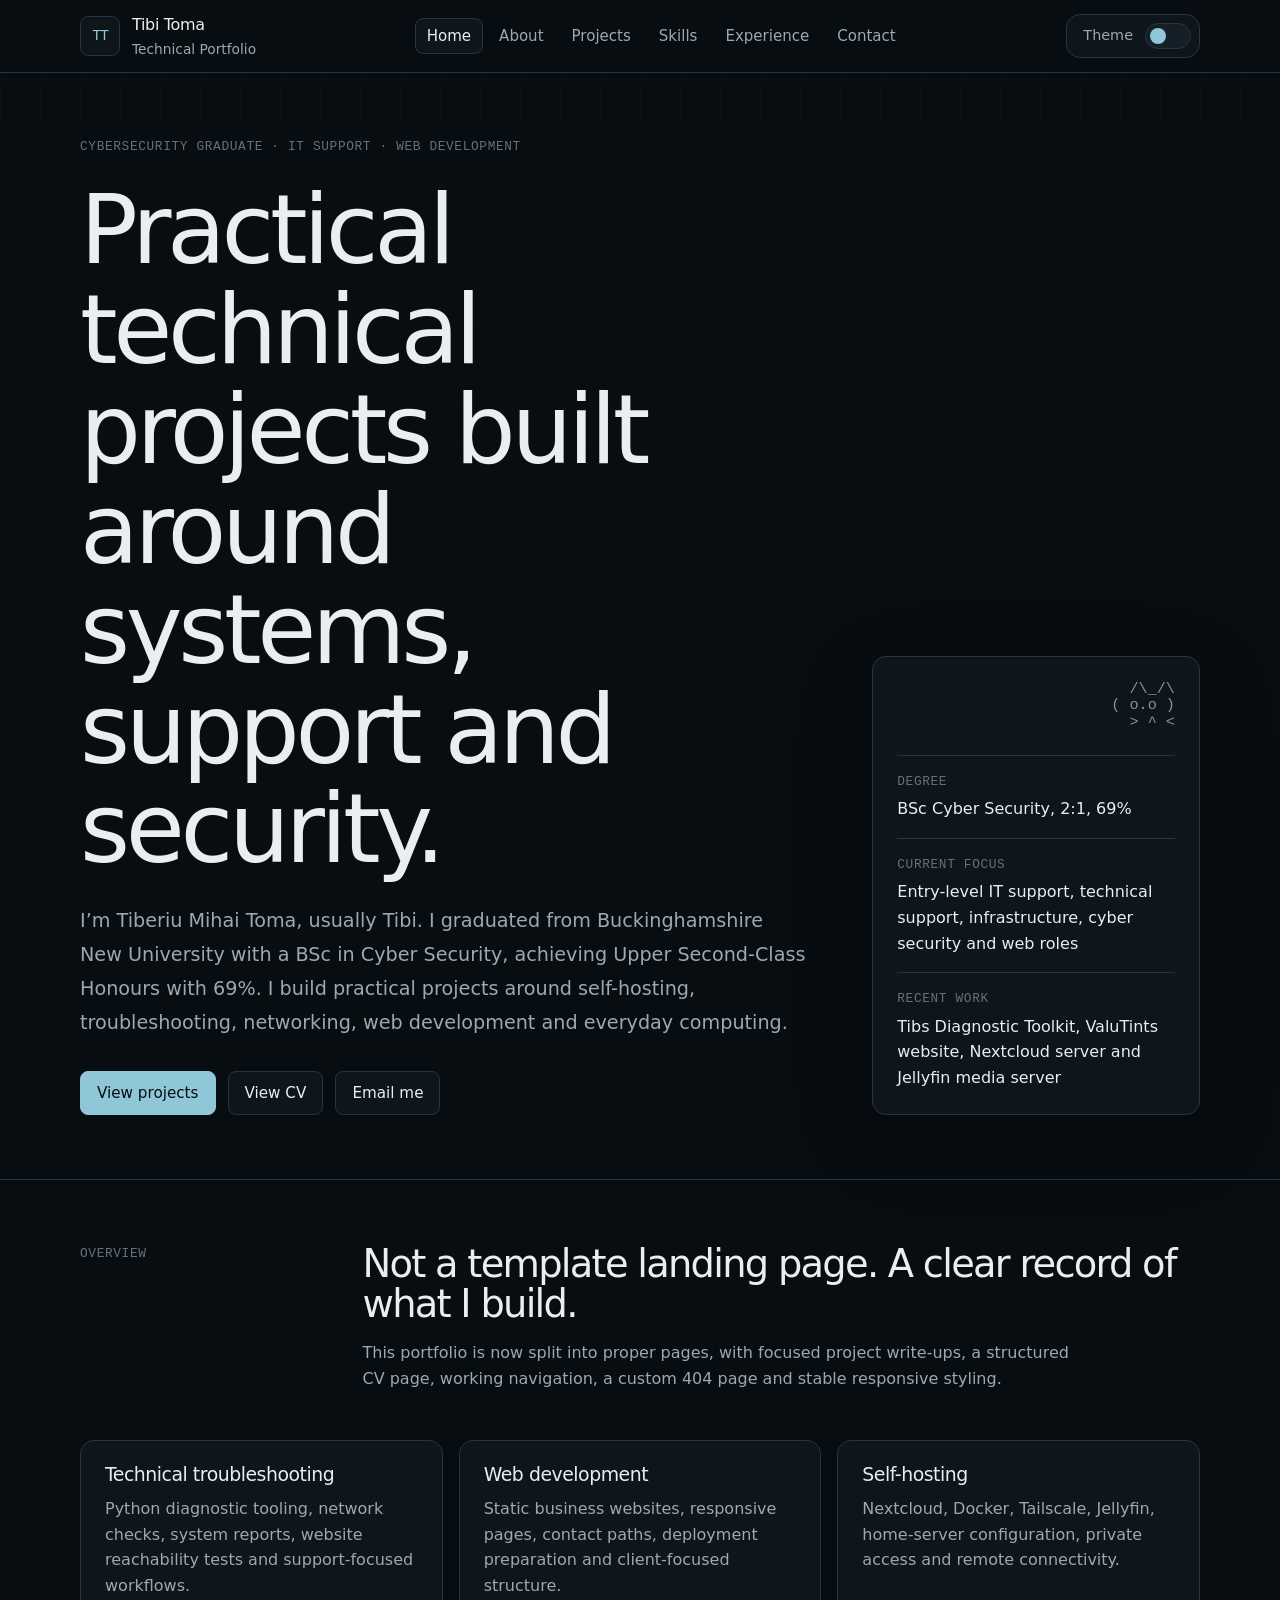
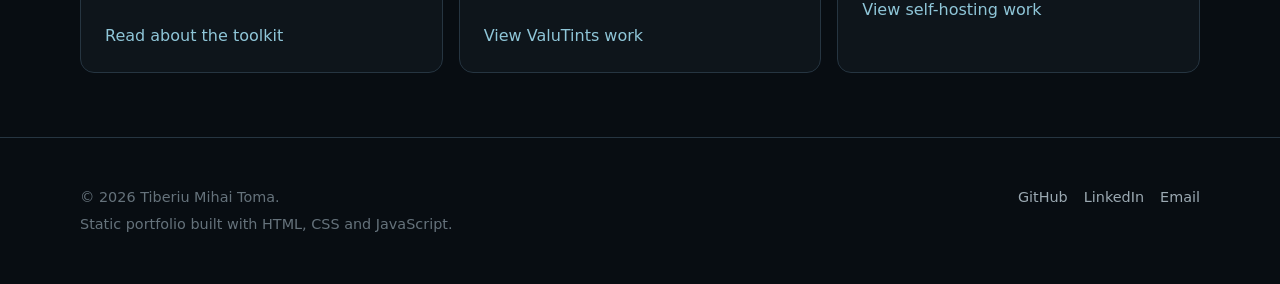
==== commit 37ae4bc6: "updated portfolio" ====
--- a/index.html
+++ b/index.html
@@ -4,139 +4,147 @@
   <meta charset="utf-8">
   <meta name="viewport" content="width=device-width, initial-scale=1">
   <title>Tiberiu Mihai Toma | Technical Portfolio</title>
-  <meta name="description" content="Technical portfolio for Tiberiu Mihai Toma, a Cybersecurity Graduate focused on IT support, self-hosting, networking, web development and practical computing projects.">
+  <meta name="description" content="Technical portfolio for Tiberiu Mihai Toma, Cybersecurity Graduate focused on IT support, self-hosting, networking, web development and practical computing projects.">
   <meta name="author" content="Tiberiu Mihai Toma">
   <meta property="og:title" content="Tiberiu Mihai Toma | Technical Portfolio">
-  <meta property="og:description" content="Technical portfolio for Tiberiu Mihai Toma, a Cybersecurity Graduate focused on IT support, self-hosting, networking, web development and practical computing projects.">
+  <meta property="og:description" content="Technical portfolio for Tiberiu Mihai Toma, Cybersecurity Graduate focused on IT support, self-hosting, networking, web development and practical computing projects.">
   <meta property="og:type" content="website">
   <meta property="og:url" content="https://tibst1.github.io/tibs-portfolio/">
   <link rel="canonical" href="https://tibst1.github.io/tibs-portfolio/">
   <link rel="icon" type="image/svg+xml" href="assets/icons/favicon.svg">
-  <link rel="stylesheet" href="assets/css/main.css">
-  <script>document.documentElement.dataset.page = "home";</script>
+  <link rel="stylesheet" href="assets/css/styles.css">
 </head>
 <body>
   <a class="skip-link" href="#main-content">Skip to content</a>
   
 <header class="site-header">
-  <a class="brand" href="index.html" aria-label="Tiberiu Mihai Toma home">
-    <img src="assets/icons/logo.svg" alt="" class="brand__mark">
-    <span>
-      <strong>Tibi Toma</strong>
-      <small>Technical Portfolio</small>
-    </span>
-  </a>
+  <div class="container header-inner">
+    <a class="brand" href="index.html" aria-label="Tiberiu Mihai Toma home">
+      <span class="brand-mark" aria-hidden="true">TT</span>
+      <span class="brand-text">
+        <strong>Tibi Toma</strong>
+        <small>Technical Portfolio</small>
+      </span>
+    </a>
 
-  <button class="menu-button" type="button" aria-label="Open navigation menu" aria-expanded="false">
-    Menu
-  </button>
+    <nav class="site-nav" aria-label="Main navigation">
+      <span class="nav-highlight" aria-hidden="true"></span>
+      <a href="index.html" data-page="home" aria-current="page">Home</a>
+<a href="about.html" data-page="about">About</a>
+<a href="projects.html" data-page="projects">Projects</a>
+<a href="skills.html" data-page="skills">Skills</a>
+<a href="experience.html" data-page="experience">Experience</a>
+<a href="contact.html" data-page="contact">Contact</a>
+    </nav>
 
-  <nav class="site-nav" aria-label="Main navigation">
-    <span class="site-nav__indicator" aria-hidden="true"></span>
-    <a href="index.html" data-page="home">Home</a>
-    <a href="about.html" data-page="about">About</a>
-    <a href="projects.html" data-page="projects">Projects</a>
-    <a href="skills.html" data-page="skills">Skills</a>
-    <a href="experience.html" data-page="experience">Experience</a>
-    <a href="contact.html" data-page="contact">Contact</a>
-  </nav>
+    <div class="header-actions">
+      <button class="theme-toggle" type="button" aria-label="Toggle light and dark theme" aria-pressed="false">
+        <span class="theme-label">Theme</span>
+        <span class="theme-switch" aria-hidden="true"></span>
+      </button>
 
-  <button class="theme-button" type="button" aria-label="Toggle light and dark theme" aria-pressed="false">
-    <span>Theme</span>
-    <span class="theme-button__switch" aria-hidden="true"></span>
-  </button>
+      <button class="menu-toggle" type="button" aria-label="Open navigation menu" aria-expanded="false">
+        Menu
+      </button>
+    </div>
+  </div>
 </header>
+
 
   <main id="main-content">
     
-<section class="hero page-section">
-  <div class="layout hero__layout">
-    <div class="hero__copy reveal is-visible">
-      <p class="eyebrow">Cybersecurity Graduate · Web Development · Practical IT</p>
-      <h1>Technical projects built around systems, support and security.</h1>
+<section class="hero section-pad">
+  <div class="container hero-grid">
+    <div class="hero-copy reveal is-visible">
+      <p class="eyebrow">Cybersecurity Graduate · IT Support · Web Development</p>
+      <h1>Practical technical projects built around systems, support and security.</h1>
       <p class="lead">
-        I’m Tiberiu Mihai Toma, usually Tibi. I graduated from Buckinghamshire New University with a BSc in Cyber Security, achieving Upper Second-Class Honours with 69%. I build practical projects around self-hosting, networking, troubleshooting, web development and everyday computing.
+        I’m Tiberiu Mihai Toma, usually Tibi. I graduated from Buckinghamshire New University with a BSc in Cyber Security, achieving Upper Second-Class Honours with 69%. I build practical projects around self-hosting, troubleshooting, networking, web development and everyday computing.
       </p>
 
-      <div class="action-row">
-        <a class="button button--primary" href="projects.html">View projects</a>
+      <div class="button-row">
+        <a class="button button-primary" href="projects.html">View projects</a>
         <a class="button" href="assets/documents/cv.html">View CV</a>
         <a class="button" href="https://mail.google.com/mail/?view=cm&fs=1&to=tiberiumtoma%40gmail.com&su=Portfolio%20Contact&body=Hi%20Tibi%2C%0A%0AI%20found%20your%20portfolio%20and%20wanted%20to%20contact%20you." target="_blank" rel="noopener noreferrer">Email me</a>
       </div>
     </div>
 
     <aside class="summary-card reveal reveal-delay-1">
-      <div class="cat-art" aria-hidden="true">
-        <span>/\_/\</span>
-        <span>( o.o )</span>
-        <span>&gt; ^ &lt;</span>
-      </div>
+      <pre class="cat-art" aria-label="ASCII cat"> /\_/\
+( o.o )
+ &gt; ^ &lt;</pre>
 
-      <dl>
+      <dl class="facts-list">
         <div>
           <dt>Degree</dt>
           <dd>BSc Cyber Security, 2:1, 69%</dd>
         </div>
         <div>
           <dt>Current focus</dt>
-          <dd>Entry-level IT support, cyber security, infrastructure and web roles</dd>
+          <dd>Entry-level IT support, technical support, infrastructure, cyber security and web roles</dd>
         </div>
         <div>
           <dt>Recent work</dt>
-          <dd>Tibs Diagnostic Toolkit, ValuTints website, Nextcloud homelab, Jellyfin media server</dd>
+          <dd>Tibs Diagnostic Toolkit, ValuTints website, Nextcloud server and Jellyfin media server</dd>
         </div>
       </dl>
     </aside>
   </div>
 </section>
 
-<section class="page-section section-divider">
-  <div class="layout section-heading reveal">
-    <p class="section-index">Overview</p>
+<section class="section-pad section-line">
+  <div class="container split-heading reveal">
+    <p class="section-number">Overview</p>
     <div>
-      <h2>A portfolio focused on real workflows, not placeholder features.</h2>
+      <h2>Not a template landing page. A clear record of what I build.</h2>
       <p>
-        The site is split into separate pages so each section has room to explain what I built, what tools I used and what each project demonstrates.
+        This portfolio is now split into proper pages, with focused project write-ups, a structured CV page, working navigation, a custom 404 page and stable responsive styling.
       </p>
     </div>
   </div>
 
-  <div class="layout card-grid card-grid--three">
-    <article class="card reveal reveal-delay-1">
-      <h3>Systems and support</h3>
-      <p>Network checks, local diagnostics, troubleshooting reports, remote access and first-line IT workflows.</p>
-      <a href="projects.html">Read project details</a>
+  <div class="container three-grid">
+    <article class="info-card reveal reveal-delay-1">
+      <h3>Technical troubleshooting</h3>
+      <p>Python diagnostic tooling, network checks, system reports, website reachability tests and support-focused workflows.</p>
+      <a href="projects.html#diagnostic-toolkit">Read about the toolkit</a>
     </article>
 
-    <article class="card reveal reveal-delay-2">
+    <article class="info-card reveal reveal-delay-2">
       <h3>Web development</h3>
-      <p>Static websites, service pages, contact flows, responsive layouts and client-focused content organisation.</p>
-      <a href="projects.html#valutints">View ValuTints</a>
+      <p>Static business websites, responsive pages, contact paths, deployment preparation and client-focused structure.</p>
+      <a href="projects.html#valutints">View ValuTints work</a>
     </article>
 
-    <article class="card reveal reveal-delay-3">
+    <article class="info-card reveal reveal-delay-3">
       <h3>Self-hosting</h3>
-      <p>Nextcloud, Docker, Tailscale, Jellyfin, private storage, media access and home-server configuration.</p>
-      <a href="projects.html#nextcloud">View homelab work</a>
+      <p>Nextcloud, Docker, Tailscale, Jellyfin, home-server configuration, private access and remote connectivity.</p>
+      <a href="projects.html#nextcloud">View self-hosting work</a>
     </article>
   </div>
 </section>
 
   </main>
+
   
 <footer class="site-footer">
-  <div>
-    <p>© <span id="year"></span> Tiberiu Mihai Toma.</p>
-    <p>Built as a static portfolio with HTML, CSS and JavaScript.</p>
+  <div class="container footer-inner">
+    <div>
+      <p>© <span id="year"></span> Tiberiu Mihai Toma.</p>
+      <p class="footer-note">Static portfolio built with HTML, CSS and JavaScript.</p>
+    </div>
+
+    <nav aria-label="Footer links">
+      <a href="https://github.com/TibsT1" target="_blank" rel="noopener noreferrer">GitHub</a>
+      <a href="https://www.linkedin.com/in/tiberiu-mihai-toma-788a03307/" target="_blank" rel="noopener noreferrer">LinkedIn</a>
+      <a href="mailto:tiberiumtoma@gmail.com">Email</a>
+    </nav>
   </div>
-  <nav aria-label="Footer links">
-    <a href="https://github.com/TibsT1" target="_blank" rel="noopener noreferrer">GitHub</a>
-    <a href="https://www.linkedin.com/in/tiberiu-mihai-toma-788a03307/" target="_blank" rel="noopener noreferrer">LinkedIn</a>
-    <a href="mailto:tiberiumtoma@gmail.com">Email</a>
-  </nav>
 </footer>
 
-  <button class="scroll-top" type="button" aria-label="Scroll to top">Back to top</button>
+
+  <button class="scroll-top" type="button" aria-label="Scroll to top">Top</button>
+  <div class="theme-wipe" aria-hidden="true"></div>
   <script src="assets/js/main.js" defer></script>
 </body>
 </html>
--- a/assets/css/styles.css
+++ b/assets/css/styles.css
@@ -0,0 +1,947 @@
+/*
+  Tibi Toma Portfolio v18
+  Stable multi-page layout. No image-based logo in the header, no oversized icons,
+  no glassmorphism, no purple gradients, no cursor glow.
+*/
+
+:root {
+  color-scheme: dark;
+
+  --space-1: 4px;
+  --space-2: 8px;
+  --space-3: 12px;
+  --space-4: 16px;
+  --space-5: 24px;
+  --space-6: 32px;
+  --space-7: 48px;
+  --space-8: 64px;
+
+  --radius-1: 8px;
+  --radius-2: 14px;
+  --radius-3: 22px;
+
+  --font-main: ui-sans-serif, system-ui, -apple-system, BlinkMacSystemFont, "Segoe UI", Arial, sans-serif;
+  --font-mono: Consolas, "SFMono-Regular", Menlo, monospace;
+
+  --bg: #080d12;
+  --surface: #0e151b;
+  --surface-2: #151f27;
+  --text: #e8eef2;
+  --muted: #9ba9b2;
+  --quiet: #65727b;
+  --border: #263541;
+  --accent: #8fc6d8;
+  --accent-2: #7f9b86;
+  --shadow: 0 24px 80px rgb(0 0 0 / 0.22);
+
+  --content: 1120px;
+  --ease: cubic-bezier(.22, 1, .36, 1);
+}
+
+body.light-mode {
+  color-scheme: light;
+
+  --bg: #f5f4ef;
+  --surface: #ffffff;
+  --surface-2: #ece8df;
+  --text: #14191d;
+  --muted: #55616a;
+  --quiet: #7c858b;
+  --border: #d8d2c7;
+  --accent: #2f7186;
+  --accent-2: #4f7d58;
+  --shadow: 0 24px 80px rgb(32 28 22 / 0.1);
+}
+
+* {
+  box-sizing: border-box;
+  margin: 0;
+  padding: 0;
+}
+
+html {
+  -webkit-text-size-adjust: 100%;
+  scroll-behavior: auto;
+}
+
+body {
+  min-height: 100vh;
+  overflow-x: hidden;
+  color: var(--text);
+  background: var(--bg);
+  font-family: var(--font-main);
+  font-size: 16px;
+  line-height: 1.6;
+  transition: background-color 420ms var(--ease), color 420ms var(--ease);
+}
+
+body::before {
+  content: "";
+  position: fixed;
+  inset: 0;
+  z-index: -1;
+  opacity: 0.16;
+  pointer-events: none;
+  background-image:
+    linear-gradient(to right, var(--border) 1px, transparent 1px),
+    linear-gradient(to bottom, var(--border) 1px, transparent 1px);
+  background-size: 40px 40px;
+  mask-image: linear-gradient(to bottom, rgb(0 0 0 / 0.85), transparent 72%);
+}
+
+a {
+  color: inherit;
+  text-decoration: none;
+}
+
+button {
+  color: inherit;
+  font: inherit;
+}
+
+ul {
+  padding-left: 1.15rem;
+}
+
+li + li {
+  margin-top: var(--space-2);
+}
+
+.skip-link {
+  position: fixed;
+  top: var(--space-4);
+  left: var(--space-4);
+  z-index: 100;
+  transform: translateY(-140%);
+  padding: var(--space-3) var(--space-4);
+  border-radius: var(--radius-1);
+  background: var(--accent);
+  color: var(--bg);
+  transition: transform 180ms ease;
+}
+
+.skip-link:focus {
+  transform: translateY(0);
+}
+
+.container {
+  width: min(var(--content), calc(100% - 48px));
+  margin-inline: auto;
+}
+
+.site-header {
+  position: sticky;
+  top: 0;
+  z-index: 40;
+  border-bottom: 1px solid var(--border);
+  background: var(--bg);
+}
+
+.header-inner {
+  min-height: 72px;
+  display: grid;
+  grid-template-columns: auto minmax(0, 1fr) auto;
+  gap: var(--space-5);
+  align-items: center;
+}
+
+.brand {
+  display: inline-flex;
+  align-items: center;
+  gap: var(--space-3);
+  min-width: 0;
+}
+
+.brand-mark {
+  width: 40px;
+  height: 40px;
+  display: grid;
+  place-items: center;
+  flex: 0 0 auto;
+  border: 1px solid var(--border);
+  border-radius: var(--radius-1);
+  background: var(--surface);
+  color: var(--accent);
+  font-family: var(--font-mono);
+  font-size: 0.94rem;
+  letter-spacing: -0.08em;
+  transition: transform 220ms var(--ease), border-color 220ms ease;
+}
+
+.brand:hover .brand-mark {
+  transform: translateY(-2px);
+  border-color: var(--accent);
+}
+
+.brand-text {
+  display: grid;
+  gap: 1px;
+  min-width: 0;
+}
+
+.brand-text strong {
+  font-weight: 500;
+  letter-spacing: -0.02em;
+}
+
+.brand-text small {
+  color: var(--muted);
+  font-size: 0.86rem;
+}
+
+.site-nav {
+  position: relative;
+  justify-self: center;
+  display: flex;
+  align-items: center;
+  gap: var(--space-1);
+}
+
+.nav-highlight {
+  position: absolute;
+  top: 50%;
+  left: 0;
+  height: 36px;
+  width: 64px;
+  border: 1px solid var(--border);
+  border-radius: var(--radius-1);
+  background: var(--surface);
+  opacity: 0;
+  transform: translate(0, -50%);
+  transition:
+    transform 420ms var(--ease),
+    width 420ms var(--ease),
+    opacity 180ms ease,
+    background-color 420ms var(--ease),
+    border-color 420ms var(--ease);
+}
+
+.site-nav a {
+  position: relative;
+  z-index: 1;
+  display: inline-flex;
+  align-items: center;
+  min-height: 36px;
+  padding-inline: var(--space-3);
+  border-radius: var(--radius-1);
+  color: var(--muted);
+  font-size: 0.94rem;
+  transition: color 180ms ease, transform 180ms var(--ease);
+}
+
+.site-nav a:hover,
+.site-nav a.active {
+  color: var(--text);
+}
+
+.site-nav a.is-clicked {
+  transform: translateY(-2px);
+}
+
+.header-actions {
+  display: flex;
+  align-items: center;
+  justify-content: flex-end;
+  gap: var(--space-2);
+}
+
+.theme-toggle,
+.menu-toggle,
+.button,
+.scroll-top {
+  border: 1px solid var(--border);
+  border-radius: var(--radius-1);
+  background: var(--surface);
+  color: var(--text);
+  cursor: pointer;
+  transition:
+    transform 220ms var(--ease),
+    border-color 220ms ease,
+    background-color 420ms var(--ease);
+}
+
+.theme-toggle:hover,
+.menu-toggle:hover,
+.button:hover,
+.scroll-top:hover {
+  border-color: var(--accent);
+}
+
+.theme-toggle {
+  min-height: 40px;
+  display: inline-flex;
+  align-items: center;
+  gap: var(--space-3);
+  padding: var(--space-2);
+  border-radius: var(--radius-2);
+}
+
+.theme-label {
+  padding-left: var(--space-2);
+  color: var(--muted);
+  font-size: 0.9rem;
+}
+
+.theme-switch {
+  position: relative;
+  width: 46px;
+  height: 26px;
+  flex: 0 0 auto;
+  border: 1px solid var(--border);
+  border-radius: 999px;
+  background: var(--surface-2);
+}
+
+.theme-switch::after {
+  content: "";
+  position: absolute;
+  top: 4px;
+  left: 4px;
+  width: 16px;
+  height: 16px;
+  border-radius: 50%;
+  background: var(--accent);
+  transition: transform 320ms var(--ease), background-color 420ms var(--ease);
+}
+
+body.light-mode .theme-switch::after {
+  transform: translateX(20px);
+}
+
+.menu-toggle {
+  display: none;
+  min-height: 40px;
+  padding-inline: var(--space-3);
+}
+
+.section-pad {
+  padding-block: var(--space-8);
+}
+
+.section-line {
+  border-top: 1px solid var(--border);
+}
+
+.hero {
+  min-height: calc(100vh - 72px);
+  display: grid;
+  align-items: center;
+}
+
+.hero-grid,
+.two-column,
+.project-detail,
+.contact-grid {
+  display: grid;
+  grid-template-columns: minmax(0, 1fr) minmax(280px, 0.45fr);
+  gap: var(--space-8);
+  align-items: start;
+}
+
+.hero-grid {
+  align-items: end;
+}
+
+.narrow {
+  max-width: 880px;
+}
+
+.eyebrow,
+.section-number,
+.project-meta p,
+.stack-list span,
+.contact-links span,
+.facts-list dt,
+.language-list dt {
+  color: var(--quiet);
+  font-family: var(--font-mono);
+  font-size: 0.8rem;
+  letter-spacing: 0.05em;
+  text-transform: uppercase;
+}
+
+h1,
+h2,
+h3 {
+  font-weight: 500;
+  letter-spacing: -0.045em;
+  line-height: 1.04;
+}
+
+h1 {
+  max-width: 900px;
+  margin-top: var(--space-5);
+  font-size: clamp(3rem, 7.5vw, 6.6rem);
+}
+
+.page-hero h1 {
+  font-size: clamp(2.7rem, 6vw, 5.4rem);
+}
+
+h2 {
+  font-size: clamp(1.8rem, 3vw, 3.2rem);
+}
+
+h3 {
+  font-size: 1.18rem;
+  letter-spacing: -0.025em;
+}
+
+.lead {
+  max-width: 760px;
+  margin-top: var(--space-5);
+  color: var(--muted);
+  font-size: clamp(1.02rem, 1.6vw, 1.2rem);
+  line-height: 1.76;
+}
+
+.button-row {
+  display: flex;
+  flex-wrap: wrap;
+  gap: var(--space-3);
+  margin-top: var(--space-6);
+}
+
+.button {
+  min-height: 44px;
+  display: inline-flex;
+  align-items: center;
+  justify-content: center;
+  padding-inline: var(--space-4);
+  font-size: 0.95rem;
+}
+
+.button:hover,
+.scroll-top:hover {
+  transform: translateY(-2px);
+}
+
+.button-primary {
+  color: var(--bg);
+  background: var(--accent);
+  border-color: var(--accent);
+}
+
+.summary-card,
+.info-card,
+.copy-panel,
+.stack-list article,
+.project-meta,
+.project-panel,
+.skill-card,
+.language-panel,
+.timeline-item,
+.contact-panel,
+.contact-links a {
+  border: 1px solid var(--border);
+  border-radius: var(--radius-2);
+  background: var(--surface);
+}
+
+.summary-card {
+  padding: var(--space-5);
+  box-shadow: var(--shadow);
+}
+
+.cat-art {
+  margin-bottom: var(--space-5);
+  color: var(--accent-2);
+  font-family: var(--font-mono);
+  font-size: 0.95rem;
+  line-height: 1.1;
+  white-space: pre;
+  text-align: right;
+}
+
+.facts-list,
+.language-list {
+  display: grid;
+  gap: var(--space-4);
+}
+
+.facts-list div,
+.language-list div {
+  display: grid;
+  gap: var(--space-1);
+  padding-top: var(--space-4);
+  border-top: 1px solid var(--border);
+}
+
+.facts-list dd,
+.language-list dd {
+  color: var(--text);
+}
+
+.split-heading {
+  display: grid;
+  grid-template-columns: minmax(160px, 0.28fr) minmax(0, 1fr);
+  gap: var(--space-7);
+  margin-bottom: var(--space-7);
+}
+
+.split-heading p:last-child {
+  max-width: 720px;
+  margin-top: var(--space-4);
+  color: var(--muted);
+}
+
+.three-grid,
+.two-grid,
+.skills-grid,
+.detail-grid {
+  display: grid;
+  gap: var(--space-4);
+}
+
+.three-grid {
+  grid-template-columns: repeat(3, minmax(0, 1fr));
+}
+
+.two-grid,
+.detail-grid {
+  grid-template-columns: repeat(2, minmax(0, 1fr));
+}
+
+.info-card,
+.copy-panel,
+.project-panel,
+.skill-card,
+.language-panel,
+.contact-panel {
+  padding: var(--space-5);
+}
+
+.info-card p,
+.copy-panel p,
+.project-panel p,
+.skill-card p,
+.contact-panel p {
+  margin-top: var(--space-3);
+  color: var(--muted);
+}
+
+.info-card a,
+.project-meta a {
+  display: inline-flex;
+  margin-top: var(--space-5);
+  color: var(--accent);
+}
+
+.copy-panel p + p {
+  margin-top: var(--space-4);
+}
+
+.stack-list,
+.contact-links {
+  display: grid;
+  gap: var(--space-3);
+}
+
+.stack-list article,
+.project-meta,
+.contact-links a {
+  padding: var(--space-4);
+}
+
+.stack-list span,
+.contact-links span {
+  display: block;
+  margin-bottom: var(--space-2);
+}
+
+.stack-list p,
+.contact-links strong {
+  color: var(--text);
+  font-weight: 500;
+}
+
+.project-detail {
+  grid-template-columns: minmax(220px, 0.28fr) minmax(0, 1fr);
+}
+
+.project-meta {
+  position: sticky;
+  top: 96px;
+}
+
+.project-panel h2 {
+  font-size: clamp(2.1rem, 4vw, 3.8rem);
+}
+
+.detail-grid {
+  margin-top: var(--space-6);
+}
+
+.detail-grid ul {
+  color: var(--muted);
+}
+
+.skills-grid {
+  grid-template-columns: repeat(2, minmax(0, 1fr));
+}
+
+.timeline {
+  display: grid;
+  gap: var(--space-3);
+}
+
+.timeline-item {
+  display: grid;
+  grid-template-columns: 190px minmax(0, 1fr);
+  gap: var(--space-5);
+  padding: var(--space-5);
+}
+
+.timeline-item time {
+  color: var(--quiet);
+  font-family: var(--font-mono);
+  font-size: 0.82rem;
+}
+
+.timeline-item p {
+  margin-top: var(--space-2);
+  color: var(--muted);
+}
+
+.contact-grid {
+  grid-template-columns: minmax(0, 0.7fr) minmax(280px, 0.3fr);
+}
+
+.contact-links strong {
+  overflow-wrap: anywhere;
+}
+
+.site-footer {
+  border-top: 1px solid var(--border);
+}
+
+.footer-inner {
+  padding-block: var(--space-7);
+  display: flex;
+  justify-content: space-between;
+  gap: var(--space-5);
+  color: var(--quiet);
+  font-size: 0.9rem;
+}
+
+.footer-note {
+  margin-top: var(--space-1);
+}
+
+.site-footer nav {
+  display: flex;
+  flex-wrap: wrap;
+  gap: var(--space-4);
+}
+
+.site-footer a {
+  color: var(--muted);
+}
+
+.site-footer a:hover {
+  color: var(--text);
+}
+
+.scroll-top {
+  position: fixed;
+  right: var(--space-5);
+  bottom: var(--space-5);
+  z-index: 30;
+  min-height: 40px;
+  padding-inline: var(--space-3);
+  opacity: 0;
+  pointer-events: none;
+  transform: translateY(10px);
+  transition:
+    opacity 220ms ease,
+    transform 220ms var(--ease),
+    border-color 220ms ease,
+    background-color 420ms var(--ease);
+}
+
+.scroll-top.is-visible {
+  opacity: 1;
+  pointer-events: auto;
+  transform: translateY(0);
+}
+
+.theme-wipe {
+  position: fixed;
+  inset: 0;
+  z-index: 999;
+  pointer-events: none;
+  background: var(--bg);
+  transform: scaleX(0);
+  transform-origin: right;
+}
+
+.theme-wipe.is-active {
+  animation: theme-wipe 520ms var(--ease) forwards;
+}
+
+@keyframes theme-wipe {
+  0% { transform: scaleX(0); transform-origin: right; }
+  45% { transform: scaleX(1); transform-origin: right; }
+  46% { transform: scaleX(1); transform-origin: left; }
+  100% { transform: scaleX(0); transform-origin: left; }
+}
+
+.reveal {
+  opacity: 0;
+  transform: translateY(16px);
+  transition: opacity 520ms var(--ease), transform 520ms var(--ease);
+}
+
+.reveal.is-visible {
+  opacity: 1;
+  transform: translateY(0);
+}
+
+.reveal-delay-1 { transition-delay: 70ms; }
+.reveal-delay-2 { transition-delay: 140ms; }
+.reveal-delay-3 { transition-delay: 210ms; }
+
+.not-found {
+  min-height: calc(100vh - 72px);
+  display: grid;
+  align-items: center;
+}
+
+.cv-body {
+  background: #f5f4ef;
+  color: #14191d;
+}
+
+.cv-document {
+  width: min(920px, calc(100% - 32px));
+  margin: var(--space-6) auto;
+  padding: var(--space-7);
+  border: 1px solid #d8d2c7;
+  border-radius: var(--radius-2);
+  background: #fff;
+  color: #14191d;
+}
+
+.cv-document a {
+  color: #2f7186;
+}
+
+.cv-header {
+  padding-bottom: var(--space-5);
+  border-bottom: 1px solid #d8d2c7;
+}
+
+.cv-header h1 {
+  margin-top: var(--space-5);
+  font-size: clamp(2.2rem, 7vw, 4rem);
+}
+
+.cv-document section {
+  padding-block: var(--space-5);
+  border-bottom: 1px solid #d8d2c7;
+}
+
+.cv-document section:last-child {
+  border-bottom: 0;
+}
+
+.cv-document h2 {
+  margin-bottom: var(--space-3);
+  color: #2f7186;
+  font-family: var(--font-mono);
+  font-size: 0.86rem;
+  text-transform: uppercase;
+  letter-spacing: 0.08em;
+}
+
+.cv-document h3 {
+  margin-top: var(--space-3);
+  color: #14191d;
+}
+
+.cv-document p,
+.cv-document li {
+  color: #55616a;
+}
+
+@media (max-width: 960px) {
+  .container {
+    width: min(100% - 32px, var(--content));
+  }
+
+  .header-inner {
+    grid-template-columns: minmax(0, 1fr) auto auto;
+    gap: var(--space-3);
+  }
+
+  .menu-toggle {
+    display: inline-flex;
+    align-items: center;
+    justify-content: center;
+  }
+
+  .site-nav {
+    grid-column: 1 / -1;
+    width: 100%;
+    display: grid;
+    grid-template-rows: 0fr;
+    gap: var(--space-2);
+    justify-self: stretch;
+    overflow: hidden;
+    transition: grid-template-rows 320ms var(--ease), padding-bottom 320ms var(--ease);
+  }
+
+  .site-nav.is-open {
+    grid-template-rows: 1fr;
+    padding-bottom: var(--space-4);
+  }
+
+  .nav-highlight {
+    display: none;
+  }
+
+  .site-nav a {
+    min-height: 0;
+    display: block;
+    padding: var(--space-3) var(--space-4);
+    border: 1px solid var(--border);
+    background: var(--surface);
+  }
+
+  .site-nav a.active {
+    border-color: var(--accent);
+    color: var(--text);
+  }
+
+  .hero {
+    min-height: auto;
+  }
+
+  .hero-grid,
+  .two-column,
+  .project-detail,
+  .contact-grid,
+  .split-heading,
+  .two-grid,
+  .three-grid,
+  .skills-grid,
+  .detail-grid {
+    grid-template-columns: 1fr;
+    gap: var(--space-5);
+  }
+
+  .project-meta {
+    position: static;
+  }
+}
+
+@media (max-width: 640px) {
+  :root {
+    --space-8: 48px;
+  }
+
+  body {
+    font-size: 15px;
+  }
+
+  .container {
+    width: min(100% - 24px, var(--content));
+  }
+
+  .site-header {
+    position: sticky;
+  }
+
+  .brand-text small,
+  .theme-label {
+    display: none;
+  }
+
+  .brand-mark {
+    width: 38px;
+    height: 38px;
+  }
+
+  .theme-toggle {
+    min-height: 38px;
+  }
+
+  h1 {
+    font-size: clamp(2.8rem, 16vw, 4.4rem);
+  }
+
+  .page-hero h1 {
+    font-size: clamp(2.4rem, 14vw, 4rem);
+  }
+
+  .lead {
+    line-height: 1.68;
+  }
+
+  .button-row {
+    display: grid;
+    grid-template-columns: 1fr;
+  }
+
+  .button {
+    width: 100%;
+  }
+
+  .summary-card,
+  .info-card,
+  .copy-panel,
+  .project-panel,
+  .skill-card,
+  .language-panel,
+  .contact-panel,
+  .cv-document {
+    padding: var(--space-5);
+  }
+
+  .timeline-item {
+    grid-template-columns: 1fr;
+    gap: var(--space-3);
+  }
+
+  .footer-inner {
+    display: grid;
+  }
+
+  .scroll-top {
+    right: var(--space-4);
+    bottom: var(--space-4);
+  }
+}
+
+@media print {
+  .site-header,
+  .site-footer,
+  .scroll-top,
+  .skip-link,
+  .theme-wipe {
+    display: none;
+  }
+
+  .cv-document {
+    width: 100%;
+    margin: 0;
+    border: 0;
+    border-radius: 0;
+  }
+}
+
+@media (prefers-reduced-motion: reduce) {
+  *,
+  *::before,
+  *::after {
+    animation-duration: 0.01ms !important;
+    animation-iteration-count: 1 !important;
+    scroll-behavior: auto !important;
+    transition-duration: 0.01ms !important;
+  }
+
+  .reveal {
+    opacity: 1;
+    transform: none;
+  }
+}
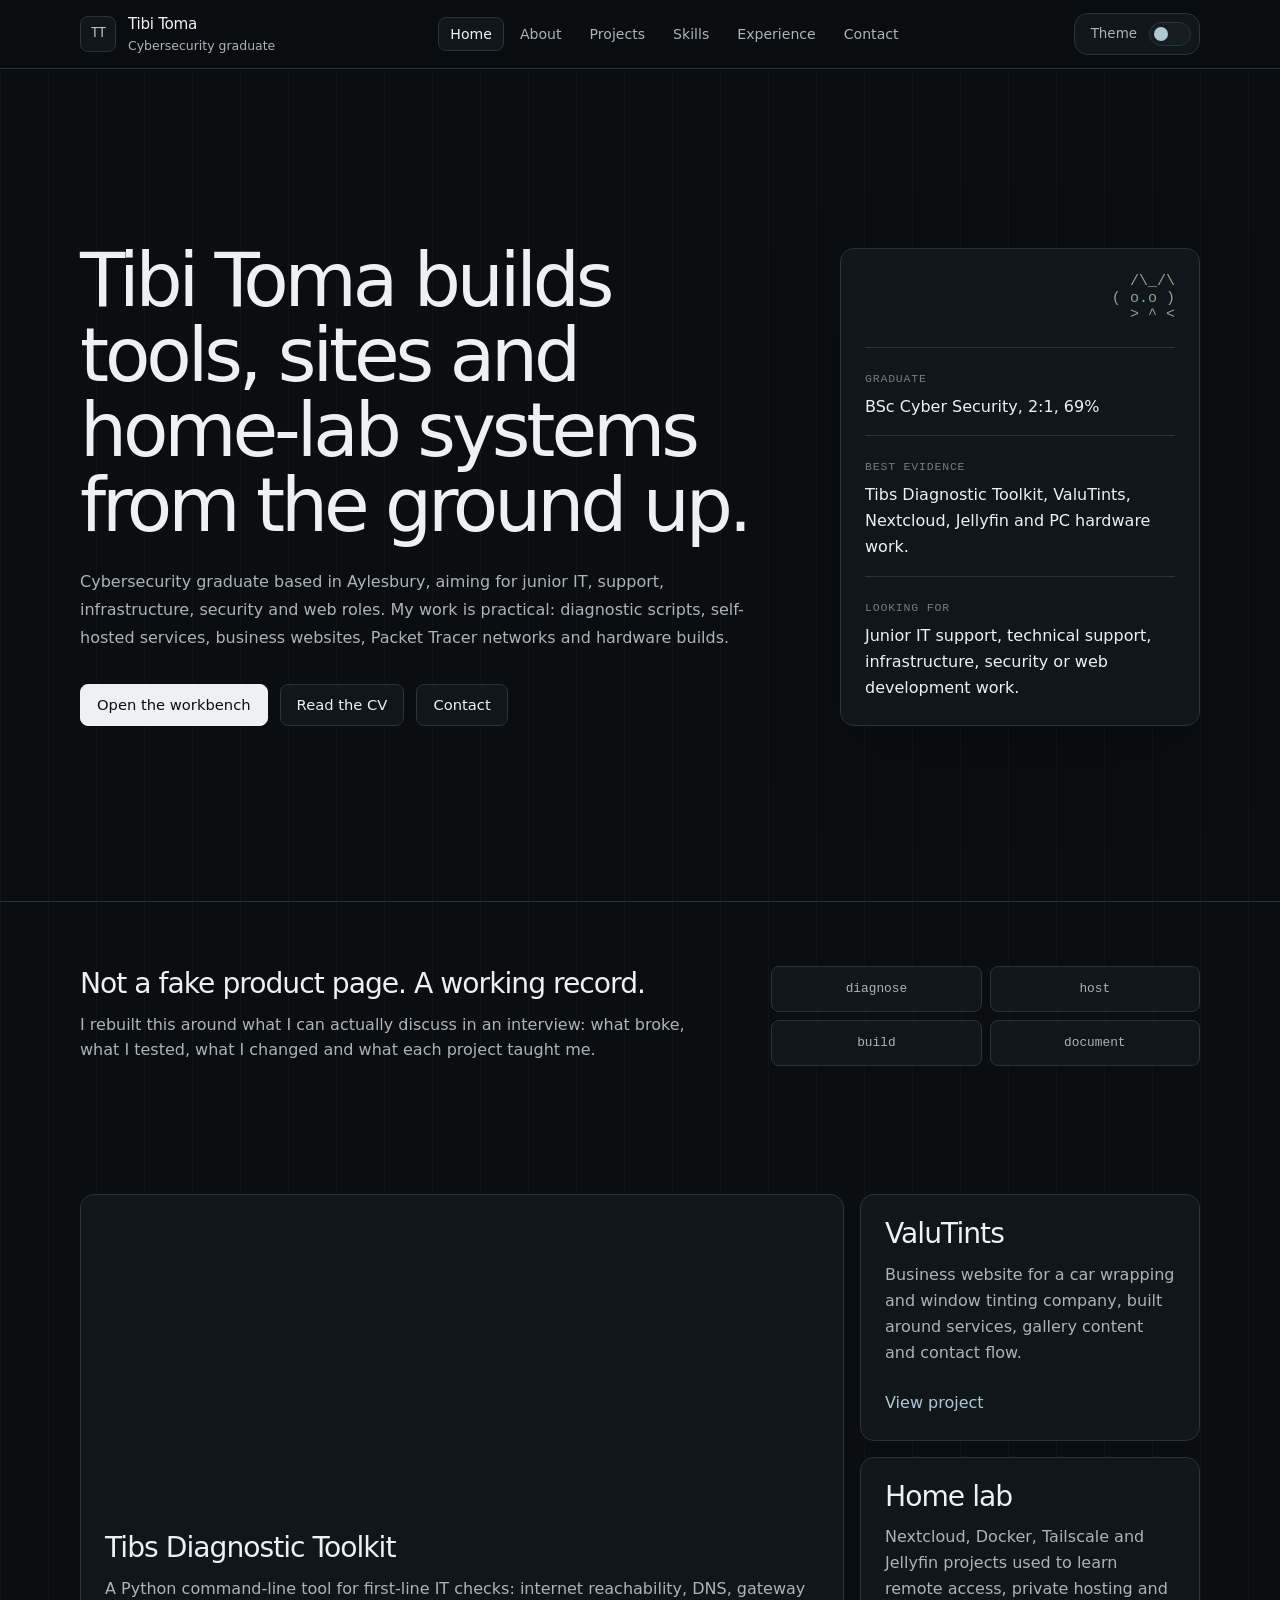
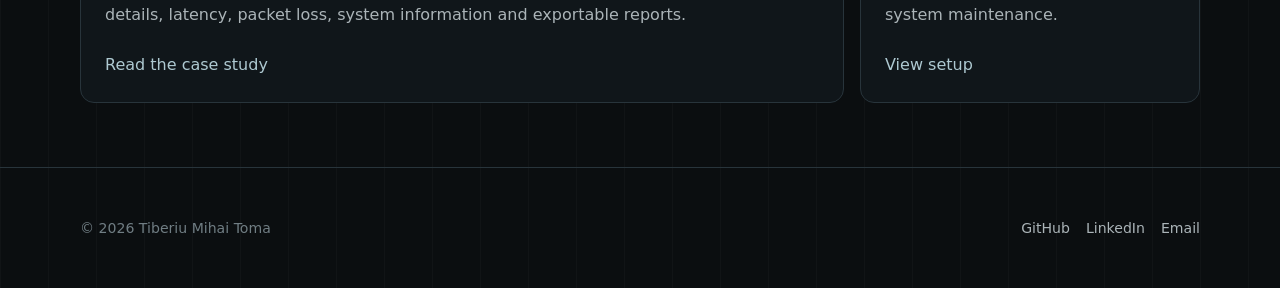
==== commit 855086e1: "updated portfolio" ====
--- a/index.html
+++ b/index.html
@@ -3,32 +3,32 @@
 <head>
   <meta charset="utf-8">
   <meta name="viewport" content="width=device-width, initial-scale=1">
-  <title>Tiberiu Mihai Toma | Technical Portfolio</title>
-  <meta name="description" content="Technical portfolio for Tiberiu Mihai Toma, Cybersecurity Graduate focused on IT support, self-hosting, networking, web development and practical computing projects.">
+  <title>Tiberiu Mihai Toma | Portfolio</title>
+  <meta name="description" content="Portfolio for Tiberiu Mihai Toma, a Cybersecurity Graduate focused on IT support, diagnostics, self-hosting, web development and practical computing projects.">
   <meta name="author" content="Tiberiu Mihai Toma">
-  <meta property="og:title" content="Tiberiu Mihai Toma | Technical Portfolio">
-  <meta property="og:description" content="Technical portfolio for Tiberiu Mihai Toma, Cybersecurity Graduate focused on IT support, self-hosting, networking, web development and practical computing projects.">
+  <meta property="og:title" content="Tiberiu Mihai Toma | Portfolio">
+  <meta property="og:description" content="Portfolio for Tiberiu Mihai Toma, a Cybersecurity Graduate focused on IT support, diagnostics, self-hosting, web development and practical computing projects.">
   <meta property="og:type" content="website">
   <meta property="og:url" content="https://tibst1.github.io/tibs-portfolio/">
   <link rel="canonical" href="https://tibst1.github.io/tibs-portfolio/">
   <link rel="icon" type="image/svg+xml" href="assets/icons/favicon.svg">
-  <link rel="stylesheet" href="assets/css/styles.css">
+  <link rel="stylesheet" href="assets/css/site.css">
 </head>
 <body>
   <a class="skip-link" href="#main-content">Skip to content</a>
   
 <header class="site-header">
-  <div class="container header-inner">
-    <a class="brand" href="index.html" aria-label="Tiberiu Mihai Toma home">
+  <div class="container header-grid">
+    <a class="brand" href="index.html" aria-label="Tibi Toma home">
       <span class="brand-mark" aria-hidden="true">TT</span>
-      <span class="brand-text">
+      <span class="brand-copy">
         <strong>Tibi Toma</strong>
-        <small>Technical Portfolio</small>
+        <small>Cybersecurity graduate</small>
       </span>
     </a>
 
-    <nav class="site-nav" aria-label="Main navigation">
-      <span class="nav-highlight" aria-hidden="true"></span>
+    <nav class="site-nav" id="site-nav" aria-label="Main navigation">
+      <span class="nav-indicator" aria-hidden="true"></span>
       <a href="index.html" data-page="home" aria-current="page">Home</a>
 <a href="about.html" data-page="about">About</a>
 <a href="projects.html" data-page="projects">Projects</a>
@@ -37,114 +37,113 @@
 <a href="contact.html" data-page="contact">Contact</a>
     </nav>
 
-    <div class="header-actions">
+    <div class="header-tools">
       <button class="theme-toggle" type="button" aria-label="Toggle light and dark theme" aria-pressed="false">
-        <span class="theme-label">Theme</span>
-        <span class="theme-switch" aria-hidden="true"></span>
+        <span class="theme-toggle__text">Theme</span>
+        <span class="theme-toggle__track" aria-hidden="true"></span>
       </button>
-
-      <button class="menu-toggle" type="button" aria-label="Open navigation menu" aria-expanded="false">
-        Menu
-      </button>
+      <button class="menu-toggle" type="button" aria-label="Open navigation" aria-controls="site-nav" aria-expanded="false">Menu</button>
     </div>
   </div>
 </header>
 
+  <main id="main-content">
 
-  <main id="main-content">
-    
-<section class="hero section-pad">
-  <div class="container hero-grid">
-    <div class="hero-copy reveal is-visible">
-      <p class="eyebrow">Cybersecurity Graduate · IT Support · Web Development</p>
-      <h1>Practical technical projects built around systems, support and security.</h1>
-      <p class="lead">
-        I’m Tiberiu Mihai Toma, usually Tibi. I graduated from Buckinghamshire New University with a BSc in Cyber Security, achieving Upper Second-Class Honours with 69%. I build practical projects around self-hosting, troubleshooting, networking, web development and everyday computing.
-      </p>
+    <section class="home-hero">
+      <div class="container home-hero__grid">
+        <div class="home-hero__copy reveal is-visible">
+          <h1>Tibi Toma builds tools, sites and home-lab systems from the ground up.</h1>
+          <p class="lead">
+            Cybersecurity graduate based in Aylesbury, aiming for junior IT, support, infrastructure, security and web roles. My work is practical: diagnostic scripts, self-hosted services, business websites, Packet Tracer networks and hardware builds.
+          </p>
 
-      <div class="button-row">
-        <a class="button button-primary" href="projects.html">View projects</a>
-        <a class="button" href="assets/documents/cv.html">View CV</a>
-        <a class="button" href="https://mail.google.com/mail/?view=cm&fs=1&to=tiberiumtoma%40gmail.com&su=Portfolio%20Contact&body=Hi%20Tibi%2C%0A%0AI%20found%20your%20portfolio%20and%20wanted%20to%20contact%20you." target="_blank" rel="noopener noreferrer">Email me</a>
-      </div>
-    </div>
+          <div class="action-row">
+            <a class="button button--dark" href="projects.html">Open the workbench</a>
+            <a class="button" href="assets/documents/cv.html">Read the CV</a>
+            <a class="button" href="contact.html">Contact</a>
+          </div>
+        </div>
 
-    <aside class="summary-card reveal reveal-delay-1">
-      <pre class="cat-art" aria-label="ASCII cat"> /\_/\
+        <aside class="desk-card reveal reveal-delay-1">
+          <pre class="cat-art" aria-label="ASCII cat"> /\_/\
 ( o.o )
  &gt; ^ &lt;</pre>
 
-      <dl class="facts-list">
+          <div class="desk-card__section">
+            <span>Graduate</span>
+            <p>BSc Cyber Security, 2:1, 69%</p>
+          </div>
+
+          <div class="desk-card__section">
+            <span>Best evidence</span>
+            <p>Tibs Diagnostic Toolkit, ValuTints, Nextcloud, Jellyfin and PC hardware work.</p>
+          </div>
+
+          <div class="desk-card__section">
+            <span>Looking for</span>
+            <p>Junior IT support, technical support, infrastructure, security or web development work.</p>
+          </div>
+        </aside>
+      </div>
+    </section>
+
+    <section class="section section--lined">
+      <div class="container bench-strip reveal">
         <div>
-          <dt>Degree</dt>
-          <dd>BSc Cyber Security, 2:1, 69%</dd>
+          <h2>Not a fake product page. A working record.</h2>
+          <p>
+            I rebuilt this around what I can actually discuss in an interview: what broke, what I tested, what I changed and what each project taught me.
+          </p>
         </div>
-        <div>
-          <dt>Current focus</dt>
-          <dd>Entry-level IT support, technical support, infrastructure, cyber security and web roles</dd>
+
+        <div class="bench-strip__steps">
+          <span>diagnose</span>
+          <span>host</span>
+          <span>build</span>
+          <span>document</span>
         </div>
-        <div>
-          <dt>Recent work</dt>
-          <dd>Tibs Diagnostic Toolkit, ValuTints website, Nextcloud server and Jellyfin media server</dd>
-        </div>
-      </dl>
-    </aside>
-  </div>
-</section>
+      </div>
+    </section>
 
-<section class="section-pad section-line">
-  <div class="container split-heading reveal">
-    <p class="section-number">Overview</p>
-    <div>
-      <h2>Not a template landing page. A clear record of what I build.</h2>
-      <p>
-        This portfolio is now split into proper pages, with focused project write-ups, a structured CV page, working navigation, a custom 404 page and stable responsive styling.
-      </p>
-    </div>
-  </div>
+    <section class="section">
+      <div class="container project-preview-grid">
+        <article class="project-preview project-preview--large reveal">
+          <h2>Tibs Diagnostic Toolkit</h2>
+          <p>
+            A Python command-line tool for first-line IT checks: internet reachability, DNS, gateway details, latency, packet loss, system information and exportable reports.
+          </p>
+          <a href="projects.html#diagnostic-toolkit">Read the case study</a>
+        </article>
 
-  <div class="container three-grid">
-    <article class="info-card reveal reveal-delay-1">
-      <h3>Technical troubleshooting</h3>
-      <p>Python diagnostic tooling, network checks, system reports, website reachability tests and support-focused workflows.</p>
-      <a href="projects.html#diagnostic-toolkit">Read about the toolkit</a>
-    </article>
+        <article class="project-preview reveal reveal-delay-1">
+          <h2>ValuTints</h2>
+          <p>Business website for a car wrapping and window tinting company, built around services, gallery content and contact flow.</p>
+          <a href="projects.html#valutints">View project</a>
+        </article>
 
-    <article class="info-card reveal reveal-delay-2">
-      <h3>Web development</h3>
-      <p>Static business websites, responsive pages, contact paths, deployment preparation and client-focused structure.</p>
-      <a href="projects.html#valutints">View ValuTints work</a>
-    </article>
-
-    <article class="info-card reveal reveal-delay-3">
-      <h3>Self-hosting</h3>
-      <p>Nextcloud, Docker, Tailscale, Jellyfin, home-server configuration, private access and remote connectivity.</p>
-      <a href="projects.html#nextcloud">View self-hosting work</a>
-    </article>
-  </div>
-</section>
+        <article class="project-preview reveal reveal-delay-2">
+          <h2>Home lab</h2>
+          <p>Nextcloud, Docker, Tailscale and Jellyfin projects used to learn remote access, private hosting and system maintenance.</p>
+          <a href="projects.html#nextcloud">View setup</a>
+        </article>
+      </div>
+    </section>
 
   </main>
-
   
 <footer class="site-footer">
-  <div class="container footer-inner">
-    <div>
-      <p>© <span id="year"></span> Tiberiu Mihai Toma.</p>
-      <p class="footer-note">Static portfolio built with HTML, CSS and JavaScript.</p>
-    </div>
-
-    <nav aria-label="Footer links">
+  <div class="container footer-grid">
+    <p>© <span id="year"></span> Tiberiu Mihai Toma</p>
+    <div class="footer-links">
       <a href="https://github.com/TibsT1" target="_blank" rel="noopener noreferrer">GitHub</a>
       <a href="https://www.linkedin.com/in/tiberiu-mihai-toma-788a03307/" target="_blank" rel="noopener noreferrer">LinkedIn</a>
       <a href="mailto:tiberiumtoma@gmail.com">Email</a>
-    </nav>
+    </div>
   </div>
 </footer>
 
-
-  <button class="scroll-top" type="button" aria-label="Scroll to top">Top</button>
+  <button class="scroll-top" type="button" aria-label="Scroll back to top">Top</button>
   <div class="theme-wipe" aria-hidden="true"></div>
-  <script src="assets/js/main.js" defer></script>
+  <script src="assets/js/site.js" defer></script>
 </body>
 </html>
--- a/assets/css/site.css
+++ b/assets/css/site.css
@@ -0,0 +1,1069 @@
+/*
+  Tibi Toma Portfolio v19
+  Multi-page, stable layout. No README, no icon images in the header, no oversized headings,
+  no floating labels above each title.
+*/
+
+:root {
+  color-scheme: dark;
+
+  --space-1: 4px;
+  --space-2: 8px;
+  --space-3: 12px;
+  --space-4: 16px;
+  --space-5: 24px;
+  --space-6: 32px;
+  --space-7: 48px;
+  --space-8: 64px;
+
+  --radius-1: 8px;
+  --radius-2: 14px;
+  --radius-3: 22px;
+
+  --font-main: ui-sans-serif, system-ui, -apple-system, BlinkMacSystemFont, "Segoe UI", Arial, sans-serif;
+  --font-mono: "SFMono-Regular", Consolas, "Liberation Mono", Menlo, monospace;
+
+  --bg: #0b0e10;
+  --paper: #10161a;
+  --paper-2: #151d22;
+  --ink: #edf1f2;
+  --muted: #abb4b8;
+  --quiet: #707d83;
+  --line: #28343b;
+  --accent: #aec9d1;
+  --accent-dark: #0e1417;
+  --green: #8da68f;
+  --shadow: 0 30px 90px rgb(0 0 0 / 0.22);
+
+  --content: 1120px;
+  --ease: cubic-bezier(.22, 1, .36, 1);
+}
+
+body.light-mode {
+  color-scheme: light;
+
+  --bg: #f4f1ea;
+  --paper: #ffffff;
+  --paper-2: #ebe6dc;
+  --ink: #171b1d;
+  --muted: #596468;
+  --quiet: #828b8f;
+  --line: #d6d0c4;
+  --accent: #315e6b;
+  --accent-dark: #f4f1ea;
+  --green: #54745b;
+  --shadow: 0 30px 90px rgb(40 34 25 / 0.1);
+}
+
+* {
+  box-sizing: border-box;
+  margin: 0;
+  padding: 0;
+}
+
+html {
+  -webkit-text-size-adjust: 100%;
+  scroll-behavior: auto;
+}
+
+body {
+  min-height: 100vh;
+  overflow-x: hidden;
+  color: var(--ink);
+  background:
+    linear-gradient(90deg, rgb(255 255 255 / .025) 1px, transparent 1px) 0 0 / 48px 48px,
+    var(--bg);
+  font-family: var(--font-main);
+  font-size: 16px;
+  line-height: 1.62;
+  transition: background-color 420ms var(--ease), color 420ms var(--ease);
+}
+
+a {
+  color: inherit;
+  text-decoration: none;
+}
+
+button {
+  color: inherit;
+  font: inherit;
+}
+
+ul {
+  padding-left: 1.15rem;
+}
+
+li + li {
+  margin-top: var(--space-2);
+}
+
+.skip-link {
+  position: fixed;
+  top: var(--space-4);
+  left: var(--space-4);
+  z-index: 100;
+  transform: translateY(-140%);
+  padding: var(--space-3) var(--space-4);
+  border-radius: var(--radius-1);
+  background: var(--accent);
+  color: var(--accent-dark);
+  transition: transform 180ms ease;
+}
+
+.skip-link:focus {
+  transform: translateY(0);
+}
+
+.container {
+  width: min(var(--content), calc(100% - 48px));
+  margin-inline: auto;
+}
+
+.site-header {
+  position: sticky;
+  top: 0;
+  z-index: 40;
+  border-bottom: 1px solid var(--line);
+  background: color-mix(in srgb, var(--bg) 94%, transparent);
+  backdrop-filter: blur(12px);
+}
+
+.header-grid {
+  min-height: 68px;
+  display: grid;
+  grid-template-columns: auto minmax(0, 1fr) auto;
+  gap: var(--space-5);
+  align-items: center;
+}
+
+.brand {
+  display: inline-flex;
+  align-items: center;
+  gap: var(--space-3);
+  min-width: 0;
+}
+
+.brand-mark {
+  width: 36px;
+  height: 36px;
+  display: grid;
+  place-items: center;
+  flex: 0 0 auto;
+  border: 1px solid var(--line);
+  border-radius: var(--radius-1);
+  background: var(--paper);
+  color: var(--accent);
+  font-family: var(--font-mono);
+  font-size: .86rem;
+  letter-spacing: -.08em;
+  transition: transform 220ms var(--ease), border-color 220ms ease;
+}
+
+.brand:hover .brand-mark {
+  transform: translateY(-2px);
+  border-color: var(--accent);
+}
+
+.brand-copy {
+  display: grid;
+  gap: 0;
+  min-width: 0;
+}
+
+.brand-copy strong {
+  font-size: .95rem;
+  font-weight: 500;
+  letter-spacing: -.02em;
+}
+
+.brand-copy small {
+  color: var(--muted);
+  font-size: .78rem;
+}
+
+.site-nav {
+  position: relative;
+  justify-self: center;
+  display: flex;
+  align-items: center;
+  gap: var(--space-1);
+}
+
+.nav-indicator {
+  position: absolute;
+  top: 50%;
+  left: 0;
+  width: 60px;
+  height: 34px;
+  border: 1px solid var(--line);
+  border-radius: var(--radius-1);
+  background: var(--paper);
+  opacity: 0;
+  transform: translate(0, -50%);
+  transition:
+    transform 420ms var(--ease),
+    width 420ms var(--ease),
+    opacity 180ms ease,
+    background-color 420ms var(--ease),
+    border-color 420ms var(--ease);
+}
+
+.site-nav a {
+  position: relative;
+  z-index: 1;
+  min-height: 34px;
+  display: inline-flex;
+  align-items: center;
+  padding-inline: var(--space-3);
+  border-radius: var(--radius-1);
+  color: var(--muted);
+  font-size: .88rem;
+  transition: color 180ms ease, transform 180ms var(--ease);
+}
+
+.site-nav a:hover,
+.site-nav a.active {
+  color: var(--ink);
+}
+
+.site-nav a.is-clicked {
+  transform: translateY(-2px);
+}
+
+.header-tools {
+  display: flex;
+  align-items: center;
+  gap: var(--space-2);
+}
+
+.theme-toggle,
+.menu-toggle,
+.button,
+.scroll-top {
+  border: 1px solid var(--line);
+  border-radius: var(--radius-1);
+  background: var(--paper);
+  color: var(--ink);
+  cursor: pointer;
+  transition: transform 220ms var(--ease), border-color 220ms ease, background-color 420ms var(--ease);
+}
+
+.theme-toggle:hover,
+.menu-toggle:hover,
+.button:hover,
+.scroll-top:hover {
+  border-color: var(--accent);
+}
+
+.theme-toggle {
+  min-height: 38px;
+  display: inline-flex;
+  align-items: center;
+  gap: var(--space-3);
+  padding: var(--space-2);
+  border-radius: var(--radius-2);
+}
+
+.theme-toggle__text {
+  padding-left: var(--space-2);
+  color: var(--muted);
+  font-size: .84rem;
+}
+
+.theme-toggle__track {
+  position: relative;
+  width: 42px;
+  height: 24px;
+  border: 1px solid var(--line);
+  border-radius: 999px;
+  background: var(--paper-2);
+}
+
+.theme-toggle__track::after {
+  content: "";
+  position: absolute;
+  top: 4px;
+  left: 4px;
+  width: 14px;
+  height: 14px;
+  border-radius: 50%;
+  background: var(--accent);
+  transition: transform 320ms var(--ease), background-color 420ms var(--ease);
+}
+
+body.light-mode .theme-toggle__track::after {
+  transform: translateX(18px);
+}
+
+.menu-toggle {
+  display: none;
+  min-height: 38px;
+  padding-inline: var(--space-3);
+}
+
+.home-hero,
+.page-intro {
+  padding-block: var(--space-8);
+}
+
+.home-hero {
+  min-height: calc(100vh - 68px);
+  display: grid;
+  align-items: center;
+}
+
+.home-hero__grid,
+.intro-grid,
+.two-column,
+.project-detail,
+.contact-layout {
+  display: grid;
+  gap: var(--space-8);
+}
+
+.home-hero__grid {
+  grid-template-columns: minmax(0, 1fr) 360px;
+  align-items: end;
+}
+
+.intro-grid {
+  grid-template-columns: minmax(0, .9fr) minmax(280px, .55fr);
+  align-items: start;
+}
+
+.home-hero h1,
+.page-intro h1 {
+  max-width: 820px;
+  font-size: clamp(2.6rem, 5.8vw, 5.2rem);
+  line-height: 1.01;
+  letter-spacing: -.055em;
+  font-weight: 500;
+}
+
+.page-intro h1 {
+  font-size: clamp(2.35rem, 4.8vw, 4.35rem);
+}
+
+h2 {
+  font-size: clamp(1.45rem, 2.2vw, 2.25rem);
+  line-height: 1.1;
+  letter-spacing: -.035em;
+  font-weight: 500;
+}
+
+h3 {
+  font-size: 1.06rem;
+  line-height: 1.18;
+  letter-spacing: -.02em;
+  font-weight: 500;
+}
+
+.lead,
+.intro-copy p {
+  max-width: 720px;
+  color: var(--muted);
+  font-size: clamp(1rem, 1.25vw, 1.12rem);
+  line-height: 1.74;
+}
+
+.lead {
+  margin-top: var(--space-5);
+}
+
+.intro-copy p + p {
+  margin-top: var(--space-4);
+}
+
+.action-row,
+.button-row {
+  display: flex;
+  flex-wrap: wrap;
+  gap: var(--space-3);
+  margin-top: var(--space-6);
+}
+
+.button {
+  min-height: 42px;
+  display: inline-flex;
+  align-items: center;
+  justify-content: center;
+  padding-inline: var(--space-4);
+  font-size: .92rem;
+}
+
+.button:hover,
+.scroll-top:hover {
+  transform: translateY(-2px);
+}
+
+.button--dark {
+  background: var(--ink);
+  border-color: var(--ink);
+  color: var(--bg);
+}
+
+body.light-mode .button--dark {
+  color: var(--paper);
+}
+
+.section {
+  padding-block: var(--space-8);
+}
+
+.section--lined {
+  border-top: 1px solid var(--line);
+}
+
+.desk-card,
+.project-preview,
+.info-card,
+.story-block,
+.note-card,
+.case-index,
+.case-body,
+.lab-card,
+.skill-panel,
+.language-board,
+.timeline-item,
+.contact-main,
+.contact-list a {
+  border: 1px solid var(--line);
+  border-radius: var(--radius-2);
+  background: var(--paper);
+}
+
+.desk-card {
+  padding: var(--space-5);
+  box-shadow: var(--shadow);
+}
+
+.cat-art {
+  margin-bottom: var(--space-5);
+  color: var(--green);
+  font-family: var(--font-mono);
+  font-size: .94rem;
+  line-height: 1.1;
+  text-align: right;
+  white-space: pre;
+}
+
+.desk-card__section,
+.facts-list div {
+  padding-top: var(--space-4);
+  border-top: 1px solid var(--line);
+}
+
+.desk-card__section + .desk-card__section {
+  margin-top: var(--space-4);
+}
+
+.desk-card__section span,
+.case-index span,
+.case-index p,
+.stack-list span,
+.contact-list span,
+.language-row span {
+  color: var(--quiet);
+  font-family: var(--font-mono);
+  font-size: .72rem;
+  letter-spacing: .07em;
+  text-transform: uppercase;
+}
+
+.desk-card__section p {
+  margin-top: var(--space-1);
+  color: var(--ink);
+}
+
+.bench-strip {
+  display: grid;
+  grid-template-columns: minmax(0, .9fr) minmax(280px, .6fr);
+  gap: var(--space-7);
+  align-items: center;
+}
+
+.bench-strip p,
+.project-preview p,
+.info-card p,
+.story-block p,
+.note-card p,
+.case-body p,
+.lab-card p,
+.skill-panel p,
+.contact-main p {
+  margin-top: var(--space-3);
+  color: var(--muted);
+}
+
+.bench-strip__steps {
+  display: grid;
+  grid-template-columns: repeat(2, minmax(0, 1fr));
+  gap: var(--space-2);
+}
+
+.bench-strip__steps span {
+  min-height: 46px;
+  display: grid;
+  place-items: center;
+  border: 1px solid var(--line);
+  border-radius: var(--radius-1);
+  background: var(--paper);
+  color: var(--muted);
+  font-family: var(--font-mono);
+  font-size: .8rem;
+}
+
+.project-preview-grid {
+  display: grid;
+  grid-template-columns: minmax(0, 1fr) 340px;
+  gap: var(--space-4);
+}
+
+.project-preview {
+  padding: var(--space-5);
+}
+
+.project-preview--large {
+  grid-row: span 2;
+  min-height: 360px;
+  display: flex;
+  flex-direction: column;
+  justify-content: flex-end;
+}
+
+.project-preview a,
+.info-card a,
+.case-index a {
+  display: inline-flex;
+  width: fit-content;
+  margin-top: var(--space-5);
+  color: var(--accent);
+}
+
+.two-column {
+  grid-template-columns: minmax(0, .7fr) minmax(280px, .3fr);
+}
+
+.story-grid,
+.note-wall,
+.lab-grid,
+.skill-matrix,
+.two-grid,
+.three-grid {
+  display: grid;
+  gap: var(--space-4);
+}
+
+.story-grid {
+  grid-template-columns: repeat(3, minmax(0, 1fr));
+}
+
+.note-wall,
+.lab-grid,
+.skill-matrix {
+  grid-template-columns: repeat(3, minmax(0, 1fr));
+}
+
+.two-grid {
+  grid-template-columns: repeat(2, minmax(0, 1fr));
+}
+
+.info-card,
+.story-block,
+.note-card,
+.lab-card,
+.skill-panel,
+.language-board,
+.contact-main,
+.case-body {
+  padding: var(--space-5);
+}
+
+.copy-panel p + p,
+.story-block p + p {
+  margin-top: var(--space-4);
+}
+
+.stack-list {
+  display: grid;
+  gap: var(--space-3);
+}
+
+.stack-list article {
+  padding: var(--space-4);
+  border: 1px solid var(--line);
+  border-radius: var(--radius-2);
+  background: var(--paper);
+}
+
+.stack-list p {
+  margin-top: var(--space-2);
+  color: var(--ink);
+}
+
+.case-study {
+  padding-block: var(--space-8);
+  border-top: 1px solid var(--line);
+}
+
+.case-study--first {
+  border-top: 0;
+}
+
+.case-grid {
+  display: grid;
+  grid-template-columns: 220px minmax(0, 1fr);
+  gap: var(--space-5);
+}
+
+.case-index {
+  position: sticky;
+  top: 92px;
+  padding: var(--space-4);
+  height: fit-content;
+}
+
+.case-index span {
+  display: block;
+  margin-bottom: var(--space-3);
+  color: var(--accent);
+  font-size: 1rem;
+}
+
+.case-body h2 {
+  font-size: clamp(2rem, 3.6vw, 3.5rem);
+}
+
+.case-split,
+.detail-grid {
+  display: grid;
+  grid-template-columns: repeat(2, minmax(0, 1fr));
+  gap: var(--space-5);
+  margin-top: var(--space-6);
+}
+
+.case-split h3 {
+  margin-bottom: var(--space-3);
+}
+
+.case-split ul {
+  color: var(--muted);
+}
+
+.command-box {
+  margin-top: var(--space-6);
+  padding: var(--space-4);
+  overflow-x: auto;
+  border: 1px solid var(--line);
+  border-radius: var(--radius-1);
+  background: var(--bg);
+  color: var(--ink);
+  font-family: var(--font-mono);
+  font-size: .84rem;
+  line-height: 1.65;
+}
+
+.language-row {
+  display: grid;
+  grid-template-columns: max-content 1fr;
+  gap: var(--space-3) var(--space-5);
+  margin-top: var(--space-5);
+}
+
+.language-row strong {
+  font-weight: 500;
+}
+
+.timeline {
+  display: grid;
+  gap: var(--space-3);
+}
+
+.timeline-item {
+  display: grid;
+  grid-template-columns: 190px minmax(0, 1fr);
+  gap: var(--space-5);
+  padding: var(--space-5);
+}
+
+.timeline-item time {
+  color: var(--quiet);
+  font-family: var(--font-mono);
+  font-size: .8rem;
+}
+
+.timeline-item p {
+  margin-top: var(--space-2);
+  color: var(--muted);
+}
+
+.contact-layout {
+  grid-template-columns: minmax(0, .68fr) minmax(290px, .32fr);
+}
+
+.contact-list {
+  display: grid;
+  gap: var(--space-3);
+}
+
+.contact-list a {
+  display: grid;
+  gap: var(--space-1);
+  padding: var(--space-4);
+  transition: transform 220ms var(--ease), border-color 220ms ease;
+}
+
+.contact-list a:hover {
+  transform: translateY(-2px);
+  border-color: var(--accent);
+}
+
+.contact-list strong {
+  overflow-wrap: anywhere;
+  font-weight: 500;
+}
+
+.site-footer {
+  border-top: 1px solid var(--line);
+}
+
+.footer-grid {
+  min-height: 120px;
+  display: flex;
+  justify-content: space-between;
+  gap: var(--space-5);
+  align-items: center;
+  color: var(--quiet);
+  font-size: .88rem;
+}
+
+.footer-links {
+  display: flex;
+  flex-wrap: wrap;
+  gap: var(--space-4);
+}
+
+.footer-links a {
+  color: var(--muted);
+}
+
+.footer-links a:hover {
+  color: var(--ink);
+}
+
+.scroll-top {
+  position: fixed;
+  right: var(--space-5);
+  bottom: var(--space-5);
+  z-index: 30;
+  min-height: 38px;
+  padding-inline: var(--space-3);
+  opacity: 0;
+  pointer-events: none;
+  transform: translateY(10px);
+  transition: opacity 220ms ease, transform 220ms var(--ease), border-color 220ms ease, background-color 420ms var(--ease);
+}
+
+.scroll-top.is-visible {
+  opacity: 1;
+  pointer-events: auto;
+  transform: translateY(0);
+}
+
+.theme-wipe {
+  position: fixed;
+  inset: 0;
+  z-index: 999;
+  pointer-events: none;
+  background: var(--bg);
+  transform: scaleX(0);
+  transform-origin: right;
+}
+
+.theme-wipe.is-active {
+  animation: theme-wipe 520ms var(--ease) forwards;
+}
+
+@keyframes theme-wipe {
+  0% { transform: scaleX(0); transform-origin: right; }
+  45% { transform: scaleX(1); transform-origin: right; }
+  46% { transform: scaleX(1); transform-origin: left; }
+  100% { transform: scaleX(0); transform-origin: left; }
+}
+
+.reveal {
+  opacity: 0;
+  transform: translateY(16px);
+  transition: opacity 520ms var(--ease), transform 520ms var(--ease);
+}
+
+.reveal.is-visible {
+  opacity: 1;
+  transform: translateY(0);
+}
+
+.reveal-delay-1 { transition-delay: 70ms; }
+.reveal-delay-2 { transition-delay: 140ms; }
+.reveal-delay-3 { transition-delay: 210ms; }
+
+.cv-body {
+  background: #f4f1ea;
+  color: #171b1d;
+}
+
+.cv-document {
+  width: min(920px, calc(100% - 32px));
+  margin: var(--space-6) auto;
+  padding: var(--space-7);
+  border: 1px solid #d6d0c4;
+  border-radius: var(--radius-2);
+  background: #fff;
+  color: #171b1d;
+}
+
+.cv-document a {
+  color: #315e6b;
+}
+
+.cv-header {
+  padding-bottom: var(--space-5);
+  border-bottom: 1px solid #d6d0c4;
+}
+
+.cv-header h1 {
+  margin-top: var(--space-5);
+  font-size: clamp(2rem, 6vw, 3.4rem);
+}
+
+.cv-document section {
+  padding-block: var(--space-5);
+  border-bottom: 1px solid #d6d0c4;
+}
+
+.cv-document section:last-child {
+  border-bottom: 0;
+}
+
+.cv-document h2 {
+  margin-bottom: var(--space-3);
+  color: #315e6b;
+  font-family: var(--font-mono);
+  font-size: .84rem;
+  text-transform: uppercase;
+  letter-spacing: .08em;
+}
+
+.cv-document h3 {
+  margin-top: var(--space-3);
+  color: #171b1d;
+}
+
+.cv-document p,
+.cv-document li {
+  color: #596468;
+}
+
+.not-found {
+  min-height: calc(100vh - 68px);
+  display: grid;
+  align-items: center;
+}
+
+@media (max-width: 960px) {
+  .container {
+    width: min(100% - 32px, var(--content));
+  }
+
+  .header-grid {
+    grid-template-columns: minmax(0, 1fr) auto auto;
+    gap: var(--space-3);
+  }
+
+  .menu-toggle {
+    display: inline-flex;
+    align-items: center;
+  }
+
+  .site-nav {
+    grid-column: 1 / -1;
+    justify-self: stretch;
+    display: grid;
+    grid-template-rows: 0fr;
+    overflow: hidden;
+    gap: var(--space-2);
+    transition: grid-template-rows 320ms var(--ease), padding-bottom 320ms var(--ease);
+  }
+
+  .site-nav.is-open {
+    grid-template-rows: 1fr;
+    padding-bottom: var(--space-4);
+  }
+
+  .nav-indicator {
+    display: none;
+  }
+
+  .site-nav a {
+    min-height: 0;
+    display: block;
+    padding: var(--space-3) var(--space-4);
+    border: 1px solid var(--line);
+    background: var(--paper);
+  }
+
+  .site-nav a.active {
+    border-color: var(--accent);
+  }
+
+  .home-hero {
+    min-height: auto;
+  }
+
+  .home-hero__grid,
+  .intro-grid,
+  .two-column,
+  .project-detail,
+  .contact-layout,
+  .bench-strip,
+  .project-preview-grid,
+  .story-grid,
+  .note-wall,
+  .lab-grid,
+  .skill-matrix,
+  .case-grid,
+  .case-split,
+  .two-grid {
+    grid-template-columns: 1fr;
+    gap: var(--space-5);
+  }
+
+  .case-index {
+    position: static;
+  }
+
+  .project-preview--large {
+    min-height: auto;
+  }
+}
+
+@media (max-width: 640px) {
+  :root {
+    --space-8: 48px;
+  }
+
+  body {
+    font-size: 15px;
+  }
+
+  .container {
+    width: min(100% - 24px, var(--content));
+  }
+
+  .header-grid {
+    min-height: 64px;
+  }
+
+  .brand-copy small,
+  .theme-toggle__text {
+    display: none;
+  }
+
+  .brand-mark {
+    width: 34px;
+    height: 34px;
+  }
+
+  .theme-toggle,
+  .menu-toggle {
+    min-height: 36px;
+  }
+
+  .home-hero h1,
+  .page-intro h1 {
+    font-size: clamp(2.35rem, 13vw, 4rem);
+    letter-spacing: -.05em;
+  }
+
+  h2 {
+    font-size: clamp(1.45rem, 8vw, 2.2rem);
+  }
+
+  .lead {
+    line-height: 1.68;
+  }
+
+  .action-row,
+  .button-row {
+    display: grid;
+    grid-template-columns: 1fr;
+  }
+
+  .button {
+    width: 100%;
+  }
+
+  .desk-card,
+  .project-preview,
+  .info-card,
+  .story-block,
+  .note-card,
+  .case-index,
+  .case-body,
+  .lab-card,
+  .skill-panel,
+  .language-board,
+  .timeline-item,
+  .contact-main,
+  .cv-document {
+    padding: var(--space-5);
+  }
+
+  .timeline-item,
+  .language-row {
+    grid-template-columns: 1fr;
+    gap: var(--space-2);
+  }
+
+  .footer-grid {
+    display: grid;
+    min-height: 140px;
+  }
+
+  .scroll-top {
+    right: var(--space-4);
+    bottom: var(--space-4);
+  }
+}
+
+@media print {
+  .site-header,
+  .site-footer,
+  .scroll-top,
+  .skip-link,
+  .theme-wipe {
+    display: none;
+  }
+
+  .cv-document {
+    width: 100%;
+    margin: 0;
+    border: 0;
+    border-radius: 0;
+  }
+}
+
+@media (prefers-reduced-motion: reduce) {
+  *,
+  *::before,
+  *::after {
+    animation-duration: .01ms !important;
+    animation-iteration-count: 1 !important;
+    scroll-behavior: auto !important;
+    transition-duration: .01ms !important;
+  }
+
+  .reveal {
+    opacity: 1;
+    transform: none;
+  }
+}
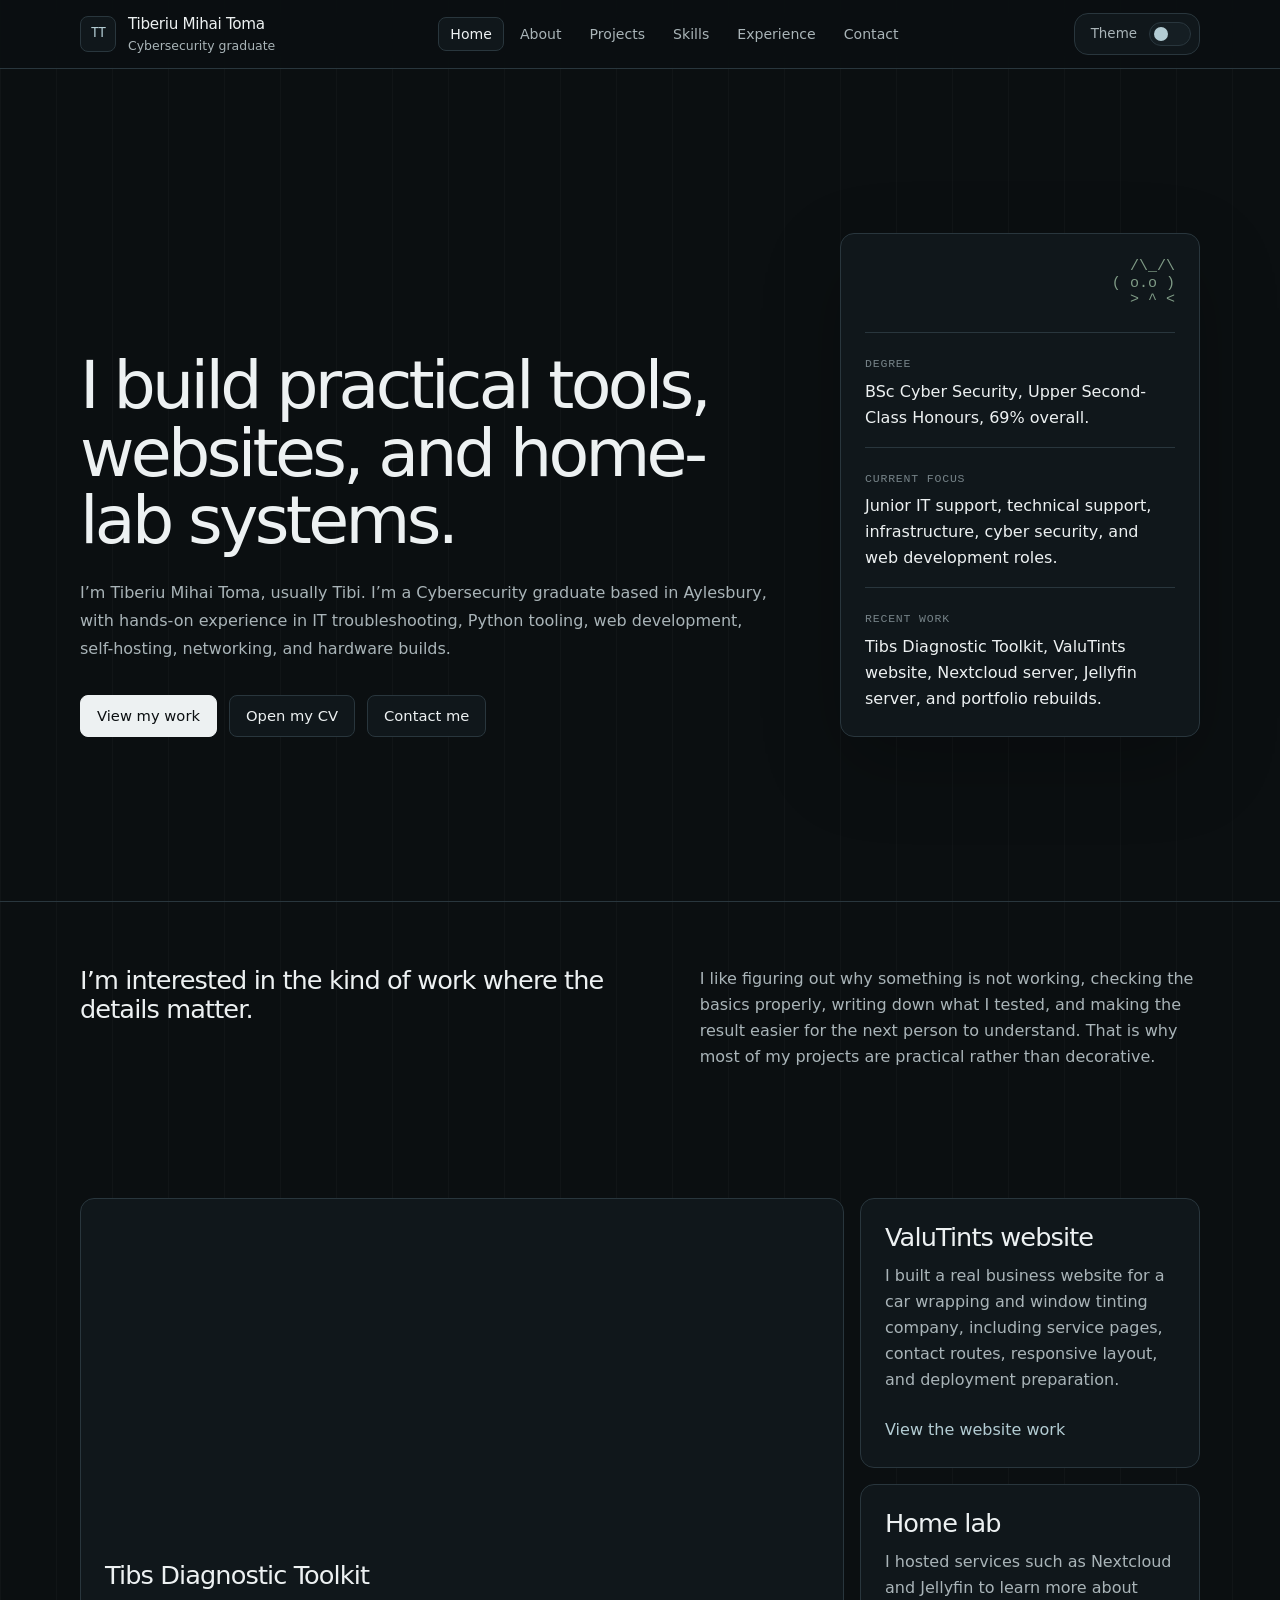
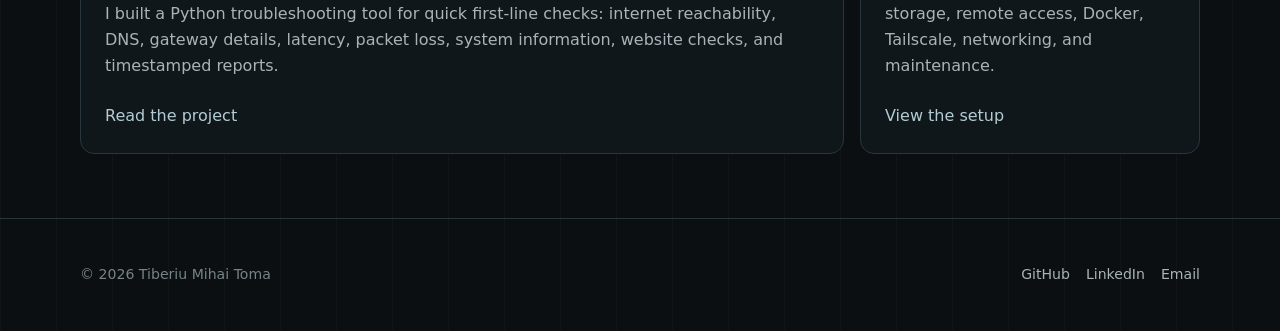
==== commit 8acb584c: "updated portfolio" ====
--- a/index.html
+++ b/index.html
@@ -4,10 +4,10 @@
   <meta charset="utf-8">
   <meta name="viewport" content="width=device-width, initial-scale=1">
   <title>Tiberiu Mihai Toma | Portfolio</title>
-  <meta name="description" content="Portfolio for Tiberiu Mihai Toma, a Cybersecurity Graduate focused on IT support, diagnostics, self-hosting, web development and practical computing projects.">
+  <meta name="description" content="Portfolio for Tiberiu Mihai Toma, a Cybersecurity graduate focused on IT support, diagnostics, self-hosting, web development and practical computing projects.">
   <meta name="author" content="Tiberiu Mihai Toma">
   <meta property="og:title" content="Tiberiu Mihai Toma | Portfolio">
-  <meta property="og:description" content="Portfolio for Tiberiu Mihai Toma, a Cybersecurity Graduate focused on IT support, diagnostics, self-hosting, web development and practical computing projects.">
+  <meta property="og:description" content="Portfolio for Tiberiu Mihai Toma, a Cybersecurity graduate focused on IT support, diagnostics, self-hosting, web development and practical computing projects.">
   <meta property="og:type" content="website">
   <meta property="og:url" content="https://tibst1.github.io/tibs-portfolio/">
   <link rel="canonical" href="https://tibst1.github.io/tibs-portfolio/">
@@ -19,10 +19,10 @@
   
 <header class="site-header">
   <div class="container header-grid">
-    <a class="brand" href="index.html" aria-label="Tibi Toma home">
+    <a class="brand" href="index.html" aria-label="Tiberiu Mihai Toma home">
       <span class="brand-mark" aria-hidden="true">TT</span>
       <span class="brand-copy">
-        <strong>Tibi Toma</strong>
+        <strong>Tiberiu Mihai Toma</strong>
         <small>Cybersecurity graduate</small>
       </span>
     </a>
@@ -47,89 +47,82 @@
   </div>
 </header>
 
+
   <main id="main-content">
 
     <section class="home-hero">
-      <div class="container home-hero__grid">
-        <div class="home-hero__copy reveal is-visible">
-          <h1>Tibi Toma builds tools, sites and home-lab systems from the ground up.</h1>
+      <div class="container home-grid">
+        <div class="hero-copy reveal is-visible">
+          <h1>I build practical tools, websites, and home-lab systems.</h1>
           <p class="lead">
-            Cybersecurity graduate based in Aylesbury, aiming for junior IT, support, infrastructure, security and web roles. My work is practical: diagnostic scripts, self-hosted services, business websites, Packet Tracer networks and hardware builds.
+            I’m Tiberiu Mihai Toma, usually Tibi. I’m a Cybersecurity graduate based in Aylesbury, with hands-on experience in IT troubleshooting, Python tooling, web development, self-hosting, networking, and hardware builds.
           </p>
 
           <div class="action-row">
-            <a class="button button--dark" href="projects.html">Open the workbench</a>
-            <a class="button" href="assets/documents/cv.html">Read the CV</a>
-            <a class="button" href="contact.html">Contact</a>
+            <a class="button button--solid" href="projects.html">View my work</a>
+            <a class="button" href="#" data-cv-link>Open my CV</a>
+            <a class="button" href="contact.html">Contact me</a>
           </div>
         </div>
 
-        <aside class="desk-card reveal reveal-delay-1">
+        <aside class="profile-card reveal reveal-delay-1">
           <pre class="cat-art" aria-label="ASCII cat"> /\_/\
 ( o.o )
  &gt; ^ &lt;</pre>
 
-          <div class="desk-card__section">
-            <span>Graduate</span>
-            <p>BSc Cyber Security, 2:1, 69%</p>
+          <div class="profile-line">
+            <span>Degree</span>
+            <p>BSc Cyber Security, Upper Second-Class Honours, 69% overall.</p>
           </div>
 
-          <div class="desk-card__section">
-            <span>Best evidence</span>
-            <p>Tibs Diagnostic Toolkit, ValuTints, Nextcloud, Jellyfin and PC hardware work.</p>
+          <div class="profile-line">
+            <span>Current focus</span>
+            <p>Junior IT support, technical support, infrastructure, cyber security, and web development roles.</p>
           </div>
 
-          <div class="desk-card__section">
-            <span>Looking for</span>
-            <p>Junior IT support, technical support, infrastructure, security or web development work.</p>
+          <div class="profile-line">
+            <span>Recent work</span>
+            <p>Tibs Diagnostic Toolkit, ValuTints website, Nextcloud server, Jellyfin server, and portfolio rebuilds.</p>
           </div>
         </aside>
       </div>
     </section>
 
-    <section class="section section--lined">
-      <div class="container bench-strip reveal">
-        <div>
-          <h2>Not a fake product page. A working record.</h2>
-          <p>
-            I rebuilt this around what I can actually discuss in an interview: what broke, what I tested, what I changed and what each project taught me.
-          </p>
-        </div>
-
-        <div class="bench-strip__steps">
-          <span>diagnose</span>
-          <span>host</span>
-          <span>build</span>
-          <span>document</span>
-        </div>
+    <section class="section section-line">
+      <div class="container intro-strip reveal">
+        <h2>I’m interested in the kind of work where the details matter.</h2>
+        <p>
+          I like figuring out why something is not working, checking the basics properly, writing down what I tested, and making the result easier for the next person to understand. That is why most of my projects are practical rather than decorative.
+        </p>
       </div>
     </section>
 
     <section class="section">
-      <div class="container project-preview-grid">
-        <article class="project-preview project-preview--large reveal">
+      <div class="container work-preview-grid">
+        <article class="work-preview work-preview--main reveal">
           <h2>Tibs Diagnostic Toolkit</h2>
           <p>
-            A Python command-line tool for first-line IT checks: internet reachability, DNS, gateway details, latency, packet loss, system information and exportable reports.
+            I built a Python troubleshooting tool for quick first-line checks: internet reachability, DNS, gateway details, latency, packet loss, system information, website checks, and timestamped reports.
           </p>
-          <a href="projects.html#diagnostic-toolkit">Read the case study</a>
+          <a href="projects.html#diagnostic-toolkit">Read the project</a>
         </article>
 
-        <article class="project-preview reveal reveal-delay-1">
-          <h2>ValuTints</h2>
-          <p>Business website for a car wrapping and window tinting company, built around services, gallery content and contact flow.</p>
-          <a href="projects.html#valutints">View project</a>
+        <article class="work-preview reveal reveal-delay-1">
+          <h2>ValuTints website</h2>
+          <p>I built a real business website for a car wrapping and window tinting company, including service pages, contact routes, responsive layout, and deployment preparation.</p>
+          <a href="projects.html#valutints">View the website work</a>
         </article>
 
-        <article class="project-preview reveal reveal-delay-2">
+        <article class="work-preview reveal reveal-delay-2">
           <h2>Home lab</h2>
-          <p>Nextcloud, Docker, Tailscale and Jellyfin projects used to learn remote access, private hosting and system maintenance.</p>
-          <a href="projects.html#nextcloud">View setup</a>
+          <p>I hosted services such as Nextcloud and Jellyfin to learn more about storage, remote access, Docker, Tailscale, networking, and maintenance.</p>
+          <a href="projects.html#nextcloud">View the setup</a>
         </article>
       </div>
     </section>
 
   </main>
+
   
 <footer class="site-footer">
   <div class="container footer-grid">
@@ -144,6 +137,8 @@
 
   <button class="scroll-top" type="button" aria-label="Scroll back to top">Top</button>
   <div class="theme-wipe" aria-hidden="true"></div>
+
+  <script src="assets/js/site.config.js"></script>
   <script src="assets/js/site.js" defer></script>
 </body>
 </html>
--- a/assets/css/site.css
+++ b/assets/css/site.css
@@ -1,9 +1,3 @@
-/*
-  Tibi Toma Portfolio v19
-  Multi-page, stable layout. No README, no icon images in the header, no oversized headings,
-  no floating labels above each title.
-*/
-
 :root {
   color-scheme: dark;
 
@@ -21,19 +15,18 @@
   --radius-3: 22px;
 
   --font-main: ui-sans-serif, system-ui, -apple-system, BlinkMacSystemFont, "Segoe UI", Arial, sans-serif;
-  --font-mono: "SFMono-Regular", Consolas, "Liberation Mono", Menlo, monospace;
-
-  --bg: #0b0e10;
-  --paper: #10161a;
-  --paper-2: #151d22;
-  --ink: #edf1f2;
-  --muted: #abb4b8;
-  --quiet: #707d83;
-  --line: #28343b;
-  --accent: #aec9d1;
-  --accent-dark: #0e1417;
-  --green: #8da68f;
-  --shadow: 0 30px 90px rgb(0 0 0 / 0.22);
+  --font-mono: "SFMono-Regular", Consolas, Menlo, monospace;
+
+  --bg: #0b0f11;
+  --panel: #10171b;
+  --panel-2: #151e23;
+  --text: #edf1f2;
+  --muted: #a9b4b8;
+  --quiet: #768388;
+  --line: #29363d;
+  --accent: #b3ccd3;
+  --accent-soft: #7f9b86;
+  --shadow: 0 28px 80px rgb(0 0 0 / 0.22);
 
   --content: 1120px;
   --ease: cubic-bezier(.22, 1, .36, 1);
@@ -43,16 +36,15 @@
   color-scheme: light;
 
   --bg: #f4f1ea;
-  --paper: #ffffff;
-  --paper-2: #ebe6dc;
-  --ink: #171b1d;
+  --panel: #ffffff;
+  --panel-2: #ebe6dc;
+  --text: #171b1d;
   --muted: #596468;
-  --quiet: #828b8f;
+  --quiet: #818a8f;
   --line: #d6d0c4;
   --accent: #315e6b;
-  --accent-dark: #f4f1ea;
-  --green: #54745b;
-  --shadow: 0 30px 90px rgb(40 34 25 / 0.1);
+  --accent-soft: #54745b;
+  --shadow: 0 28px 80px rgb(40 34 25 / 0.1);
 }
 
 * {
@@ -69,9 +61,9 @@
 body {
   min-height: 100vh;
   overflow-x: hidden;
-  color: var(--ink);
+  color: var(--text);
   background:
-    linear-gradient(90deg, rgb(255 255 255 / .025) 1px, transparent 1px) 0 0 / 48px 48px,
+    linear-gradient(90deg, rgb(255 255 255 / .025) 1px, transparent 1px) 0 0 / 56px 56px,
     var(--bg);
   font-family: var(--font-main);
   font-size: 16px;
@@ -106,7 +98,7 @@
   padding: var(--space-3) var(--space-4);
   border-radius: var(--radius-1);
   background: var(--accent);
-  color: var(--accent-dark);
+  color: var(--bg);
   transition: transform 180ms ease;
 }
 
@@ -137,10 +129,10 @@
 }
 
 .brand {
+  min-width: 0;
   display: inline-flex;
   align-items: center;
   gap: var(--space-3);
-  min-width: 0;
 }
 
 .brand-mark {
@@ -151,7 +143,7 @@
   flex: 0 0 auto;
   border: 1px solid var(--line);
   border-radius: var(--radius-1);
-  background: var(--paper);
+  background: var(--panel);
   color: var(--accent);
   font-family: var(--font-mono);
   font-size: .86rem;
@@ -197,7 +189,7 @@
   height: 34px;
   border: 1px solid var(--line);
   border-radius: var(--radius-1);
-  background: var(--paper);
+  background: var(--panel);
   opacity: 0;
   transform: translate(0, -50%);
   transition:
@@ -223,7 +215,7 @@
 
 .site-nav a:hover,
 .site-nav a.active {
-  color: var(--ink);
+  color: var(--text);
 }
 
 .site-nav a.is-clicked {
@@ -242,8 +234,8 @@
 .scroll-top {
   border: 1px solid var(--line);
   border-radius: var(--radius-1);
-  background: var(--paper);
-  color: var(--ink);
+  background: var(--panel);
+  color: var(--text);
   cursor: pointer;
   transition: transform 220ms var(--ease), border-color 220ms ease, background-color 420ms var(--ease);
 }
@@ -276,7 +268,7 @@
   height: 24px;
   border: 1px solid var(--line);
   border-radius: 999px;
-  background: var(--paper-2);
+  background: var(--panel-2);
 }
 
 .theme-toggle__track::after {
@@ -302,7 +294,9 @@
 }
 
 .home-hero,
-.page-intro {
+.page-intro,
+.section,
+.case-study {
   padding-block: var(--space-8);
 }
 
@@ -312,70 +306,78 @@
   align-items: center;
 }
 
-.home-hero__grid,
+.home-grid,
 .intro-grid,
-.two-column,
-.project-detail,
-.contact-layout {
+.about-grid,
+.contact-grid {
   display: grid;
   gap: var(--space-8);
 }
 
-.home-hero__grid {
+.home-grid {
   grid-template-columns: minmax(0, 1fr) 360px;
   align-items: end;
 }
 
 .intro-grid {
-  grid-template-columns: minmax(0, .9fr) minmax(280px, .55fr);
+  grid-template-columns: minmax(0, .95fr) minmax(280px, .55fr);
   align-items: start;
 }
 
 .home-hero h1,
 .page-intro h1 {
   max-width: 820px;
-  font-size: clamp(2.6rem, 5.8vw, 5.2rem);
-  line-height: 1.01;
+  font-size: clamp(2.4rem, 5.2vw, 4.8rem);
+  line-height: 1.02;
   letter-spacing: -.055em;
   font-weight: 500;
 }
 
 .page-intro h1 {
-  font-size: clamp(2.35rem, 4.8vw, 4.35rem);
+  font-size: clamp(2.25rem, 4.3vw, 3.9rem);
 }
 
 h2 {
-  font-size: clamp(1.45rem, 2.2vw, 2.25rem);
-  line-height: 1.1;
+  font-size: clamp(1.35rem, 2vw, 2.05rem);
+  line-height: 1.12;
   letter-spacing: -.035em;
   font-weight: 500;
 }
 
 h3 {
-  font-size: 1.06rem;
+  font-size: 1.04rem;
   line-height: 1.18;
   letter-spacing: -.02em;
   font-weight: 500;
 }
 
 .lead,
-.intro-copy p {
-  max-width: 720px;
+.intro-copy p,
+.intro-strip p,
+.work-preview p,
+.text-panel p,
+.side-notes p,
+.compact-card p,
+.case-body p,
+.lab-card p,
+.skill-card p,
+.contact-panel p,
+.timeline-item p {
   color: var(--muted);
-  font-size: clamp(1rem, 1.25vw, 1.12rem);
+}
+
+.lead {
+  max-width: 760px;
+  margin-top: var(--space-5);
+  font-size: clamp(1rem, 1.18vw, 1.1rem);
   line-height: 1.74;
-}
-
-.lead {
-  margin-top: var(--space-5);
 }
 
 .intro-copy p + p {
   margin-top: var(--space-4);
 }
 
-.action-row,
-.button-row {
+.action-row {
   display: flex;
   flex-wrap: wrap;
   gap: var(--space-3);
@@ -396,50 +398,38 @@
   transform: translateY(-2px);
 }
 
-.button--dark {
-  background: var(--ink);
-  border-color: var(--ink);
+.button--solid {
+  background: var(--text);
+  border-color: var(--text);
   color: var(--bg);
 }
 
-body.light-mode .button--dark {
-  color: var(--paper);
-}
-
-.section {
-  padding-block: var(--space-8);
-}
-
-.section--lined {
-  border-top: 1px solid var(--line);
-}
-
-.desk-card,
-.project-preview,
-.info-card,
-.story-block,
-.note-card,
-.case-index,
+.profile-card,
+.work-preview,
+.text-panel,
+.side-notes article,
+.compact-card,
+.case-sidebar,
 .case-body,
 .lab-card,
-.skill-panel,
-.language-board,
+.skill-card,
+.language-panel,
 .timeline-item,
-.contact-main,
+.contact-panel,
 .contact-list a {
   border: 1px solid var(--line);
   border-radius: var(--radius-2);
-  background: var(--paper);
-}
-
-.desk-card {
+  background: var(--panel);
+}
+
+.profile-card {
   padding: var(--space-5);
   box-shadow: var(--shadow);
 }
 
 .cat-art {
   margin-bottom: var(--space-5);
-  color: var(--green);
+  color: var(--accent-soft);
   font-family: var(--font-mono);
   font-size: .94rem;
   line-height: 1.1;
@@ -447,22 +437,20 @@
   white-space: pre;
 }
 
-.desk-card__section,
-.facts-list div {
+.profile-line {
   padding-top: var(--space-4);
   border-top: 1px solid var(--line);
 }
 
-.desk-card__section + .desk-card__section {
+.profile-line + .profile-line {
   margin-top: var(--space-4);
 }
 
-.desk-card__section span,
-.case-index span,
-.case-index p,
-.stack-list span,
+.profile-line span,
+.case-sidebar span,
+.case-sidebar p,
 .contact-list span,
-.language-row span {
+.language-grid span {
   color: var(--quiet);
   font-family: var(--font-mono);
   font-size: .72rem;
@@ -470,60 +458,33 @@
   text-transform: uppercase;
 }
 
-.desk-card__section p {
+.profile-line p {
   margin-top: var(--space-1);
-  color: var(--ink);
-}
-
-.bench-strip {
-  display: grid;
-  grid-template-columns: minmax(0, .9fr) minmax(280px, .6fr);
+}
+
+.section-line,
+.case-study {
+  border-top: 1px solid var(--line);
+}
+
+.intro-strip {
+  display: grid;
+  grid-template-columns: minmax(0, .8fr) minmax(280px, .7fr);
   gap: var(--space-7);
-  align-items: center;
-}
-
-.bench-strip p,
-.project-preview p,
-.info-card p,
-.story-block p,
-.note-card p,
-.case-body p,
-.lab-card p,
-.skill-panel p,
-.contact-main p {
-  margin-top: var(--space-3);
-  color: var(--muted);
-}
-
-.bench-strip__steps {
-  display: grid;
-  grid-template-columns: repeat(2, minmax(0, 1fr));
-  gap: var(--space-2);
-}
-
-.bench-strip__steps span {
-  min-height: 46px;
-  display: grid;
-  place-items: center;
-  border: 1px solid var(--line);
-  border-radius: var(--radius-1);
-  background: var(--paper);
-  color: var(--muted);
-  font-family: var(--font-mono);
-  font-size: .8rem;
-}
-
-.project-preview-grid {
+  align-items: start;
+}
+
+.work-preview-grid {
   display: grid;
   grid-template-columns: minmax(0, 1fr) 340px;
   gap: var(--space-4);
 }
 
-.project-preview {
+.work-preview {
   padding: var(--space-5);
 }
 
-.project-preview--large {
+.work-preview--main {
   grid-row: span 2;
   min-height: 360px;
   display: flex;
@@ -531,36 +492,60 @@
   justify-content: flex-end;
 }
 
-.project-preview a,
-.info-card a,
-.case-index a {
+.work-preview p,
+.compact-card p,
+.lab-card p,
+.skill-card p {
+  margin-top: var(--space-3);
+}
+
+.work-preview a {
   display: inline-flex;
   width: fit-content;
   margin-top: var(--space-5);
   color: var(--accent);
 }
 
-.two-column {
-  grid-template-columns: minmax(0, .7fr) minmax(280px, .3fr);
-}
-
-.story-grid,
-.note-wall,
+.about-grid,
+.contact-grid {
+  grid-template-columns: minmax(0, .7fr) minmax(300px, .3fr);
+}
+
+.text-panel,
+.side-notes article,
+.compact-card,
+.lab-card,
+.skill-card,
+.language-panel,
+.contact-panel,
+.case-body {
+  padding: var(--space-5);
+}
+
+.text-panel p + p {
+  margin-top: var(--space-4);
+}
+
+.side-notes,
+.contact-list {
+  display: grid;
+  gap: var(--space-3);
+}
+
+.side-notes h2 {
+  font-size: 1.1rem;
+}
+
+.three-grid,
+.two-grid,
 .lab-grid,
-.skill-matrix,
-.two-grid,
-.three-grid {
+.skill-grid {
   display: grid;
   gap: var(--space-4);
 }
 
-.story-grid {
-  grid-template-columns: repeat(3, minmax(0, 1fr));
-}
-
-.note-wall,
-.lab-grid,
-.skill-matrix {
+.three-grid,
+.lab-grid {
   grid-template-columns: repeat(3, minmax(0, 1fr));
 }
 
@@ -568,42 +553,8 @@
   grid-template-columns: repeat(2, minmax(0, 1fr));
 }
 
-.info-card,
-.story-block,
-.note-card,
-.lab-card,
-.skill-panel,
-.language-board,
-.contact-main,
-.case-body {
-  padding: var(--space-5);
-}
-
-.copy-panel p + p,
-.story-block p + p {
-  margin-top: var(--space-4);
-}
-
-.stack-list {
-  display: grid;
-  gap: var(--space-3);
-}
-
-.stack-list article {
-  padding: var(--space-4);
-  border: 1px solid var(--line);
-  border-radius: var(--radius-2);
-  background: var(--paper);
-}
-
-.stack-list p {
-  margin-top: var(--space-2);
-  color: var(--ink);
-}
-
-.case-study {
-  padding-block: var(--space-8);
-  border-top: 1px solid var(--line);
+.skill-grid {
+  grid-template-columns: repeat(2, minmax(0, 1fr));
 }
 
 .case-study--first {
@@ -616,37 +567,47 @@
   gap: var(--space-5);
 }
 
-.case-index {
+.case-sidebar {
   position: sticky;
   top: 92px;
+  height: fit-content;
   padding: var(--space-4);
-  height: fit-content;
-}
-
-.case-index span {
+}
+
+.case-sidebar span {
   display: block;
   margin-bottom: var(--space-3);
   color: var(--accent);
   font-size: 1rem;
 }
 
+.case-sidebar a {
+  display: block;
+  width: fit-content;
+  margin-top: var(--space-4);
+  color: var(--accent);
+}
+
 .case-body h2 {
-  font-size: clamp(2rem, 3.6vw, 3.5rem);
-}
-
-.case-split,
-.detail-grid {
+  font-size: clamp(1.9rem, 3.2vw, 3.2rem);
+}
+
+.case-body p {
+  margin-top: var(--space-4);
+}
+
+.case-columns {
   display: grid;
   grid-template-columns: repeat(2, minmax(0, 1fr));
   gap: var(--space-5);
   margin-top: var(--space-6);
 }
 
-.case-split h3 {
+.case-columns h3 {
   margin-bottom: var(--space-3);
 }
 
-.case-split ul {
+.case-columns ul {
   color: var(--muted);
 }
 
@@ -657,20 +618,27 @@
   border: 1px solid var(--line);
   border-radius: var(--radius-1);
   background: var(--bg);
-  color: var(--ink);
+  color: var(--text);
   font-family: var(--font-mono);
   font-size: .84rem;
   line-height: 1.65;
 }
 
-.language-row {
-  display: grid;
-  grid-template-columns: max-content 1fr;
-  gap: var(--space-3) var(--space-5);
+.language-grid {
+  display: grid;
+  grid-template-columns: repeat(2, minmax(0, 1fr));
+  gap: var(--space-4);
   margin-top: var(--space-5);
 }
 
-.language-row strong {
+.language-grid div {
+  padding-top: var(--space-4);
+  border-top: 1px solid var(--line);
+}
+
+.language-grid strong {
+  display: block;
+  margin-top: var(--space-1);
   font-weight: 500;
 }
 
@@ -694,16 +662,6 @@
 
 .timeline-item p {
   margin-top: var(--space-2);
-  color: var(--muted);
-}
-
-.contact-layout {
-  grid-template-columns: minmax(0, .68fr) minmax(290px, .32fr);
-}
-
-.contact-list {
-  display: grid;
-  gap: var(--space-3);
 }
 
 .contact-list a {
@@ -728,7 +686,7 @@
 }
 
 .footer-grid {
-  min-height: 120px;
+  min-height: 112px;
   display: flex;
   justify-content: space-between;
   gap: var(--space-5);
@@ -748,7 +706,7 @@
 }
 
 .footer-links a:hover {
-  color: var(--ink);
+  color: var(--text);
 }
 
 .scroll-top {
@@ -804,7 +762,12 @@
 
 .reveal-delay-1 { transition-delay: 70ms; }
 .reveal-delay-2 { transition-delay: 140ms; }
-.reveal-delay-3 { transition-delay: 210ms; }
+
+.not-found {
+  min-height: calc(100vh - 68px);
+  display: grid;
+  align-items: center;
+}
 
 .cv-body {
   background: #f4f1ea;
@@ -863,12 +826,6 @@
   color: #596468;
 }
 
-.not-found {
-  min-height: calc(100vh - 68px);
-  display: grid;
-  align-items: center;
-}
-
 @media (max-width: 960px) {
   .container {
     width: min(100% - 32px, var(--content));
@@ -904,11 +861,11 @@
   }
 
   .site-nav a {
+    display: block;
     min-height: 0;
-    display: block;
     padding: var(--space-3) var(--space-4);
     border: 1px solid var(--line);
-    background: var(--paper);
+    background: var(--panel);
   }
 
   .site-nav a.active {
@@ -919,29 +876,27 @@
     min-height: auto;
   }
 
-  .home-hero__grid,
+  .home-grid,
   .intro-grid,
-  .two-column,
-  .project-detail,
-  .contact-layout,
-  .bench-strip,
-  .project-preview-grid,
-  .story-grid,
-  .note-wall,
+  .about-grid,
+  .contact-grid,
+  .intro-strip,
+  .work-preview-grid,
+  .three-grid,
+  .two-grid,
   .lab-grid,
-  .skill-matrix,
+  .skill-grid,
   .case-grid,
-  .case-split,
-  .two-grid {
+  .case-columns {
     grid-template-columns: 1fr;
     gap: var(--space-5);
   }
 
-  .case-index {
+  .case-sidebar {
     position: static;
   }
 
-  .project-preview--large {
+  .work-preview--main {
     min-height: auto;
   }
 }
@@ -980,20 +935,19 @@
 
   .home-hero h1,
   .page-intro h1 {
-    font-size: clamp(2.35rem, 13vw, 4rem);
+    font-size: clamp(2.25rem, 12vw, 3.7rem);
     letter-spacing: -.05em;
   }
 
   h2 {
-    font-size: clamp(1.45rem, 8vw, 2.2rem);
+    font-size: clamp(1.35rem, 7vw, 2rem);
   }
 
   .lead {
     line-height: 1.68;
   }
 
-  .action-row,
-  .button-row {
+  .action-row {
     display: grid;
     grid-template-columns: 1fr;
   }
@@ -1002,26 +956,26 @@
     width: 100%;
   }
 
-  .desk-card,
-  .project-preview,
-  .info-card,
-  .story-block,
-  .note-card,
-  .case-index,
+  .profile-card,
+  .work-preview,
+  .text-panel,
+  .side-notes article,
+  .compact-card,
+  .case-sidebar,
   .case-body,
   .lab-card,
-  .skill-panel,
-  .language-board,
+  .skill-card,
+  .language-panel,
   .timeline-item,
-  .contact-main,
+  .contact-panel,
   .cv-document {
     padding: var(--space-5);
   }
 
   .timeline-item,
-  .language-row {
+  .language-grid {
     grid-template-columns: 1fr;
-    gap: var(--space-2);
+    gap: var(--space-3);
   }
 
   .footer-grid {
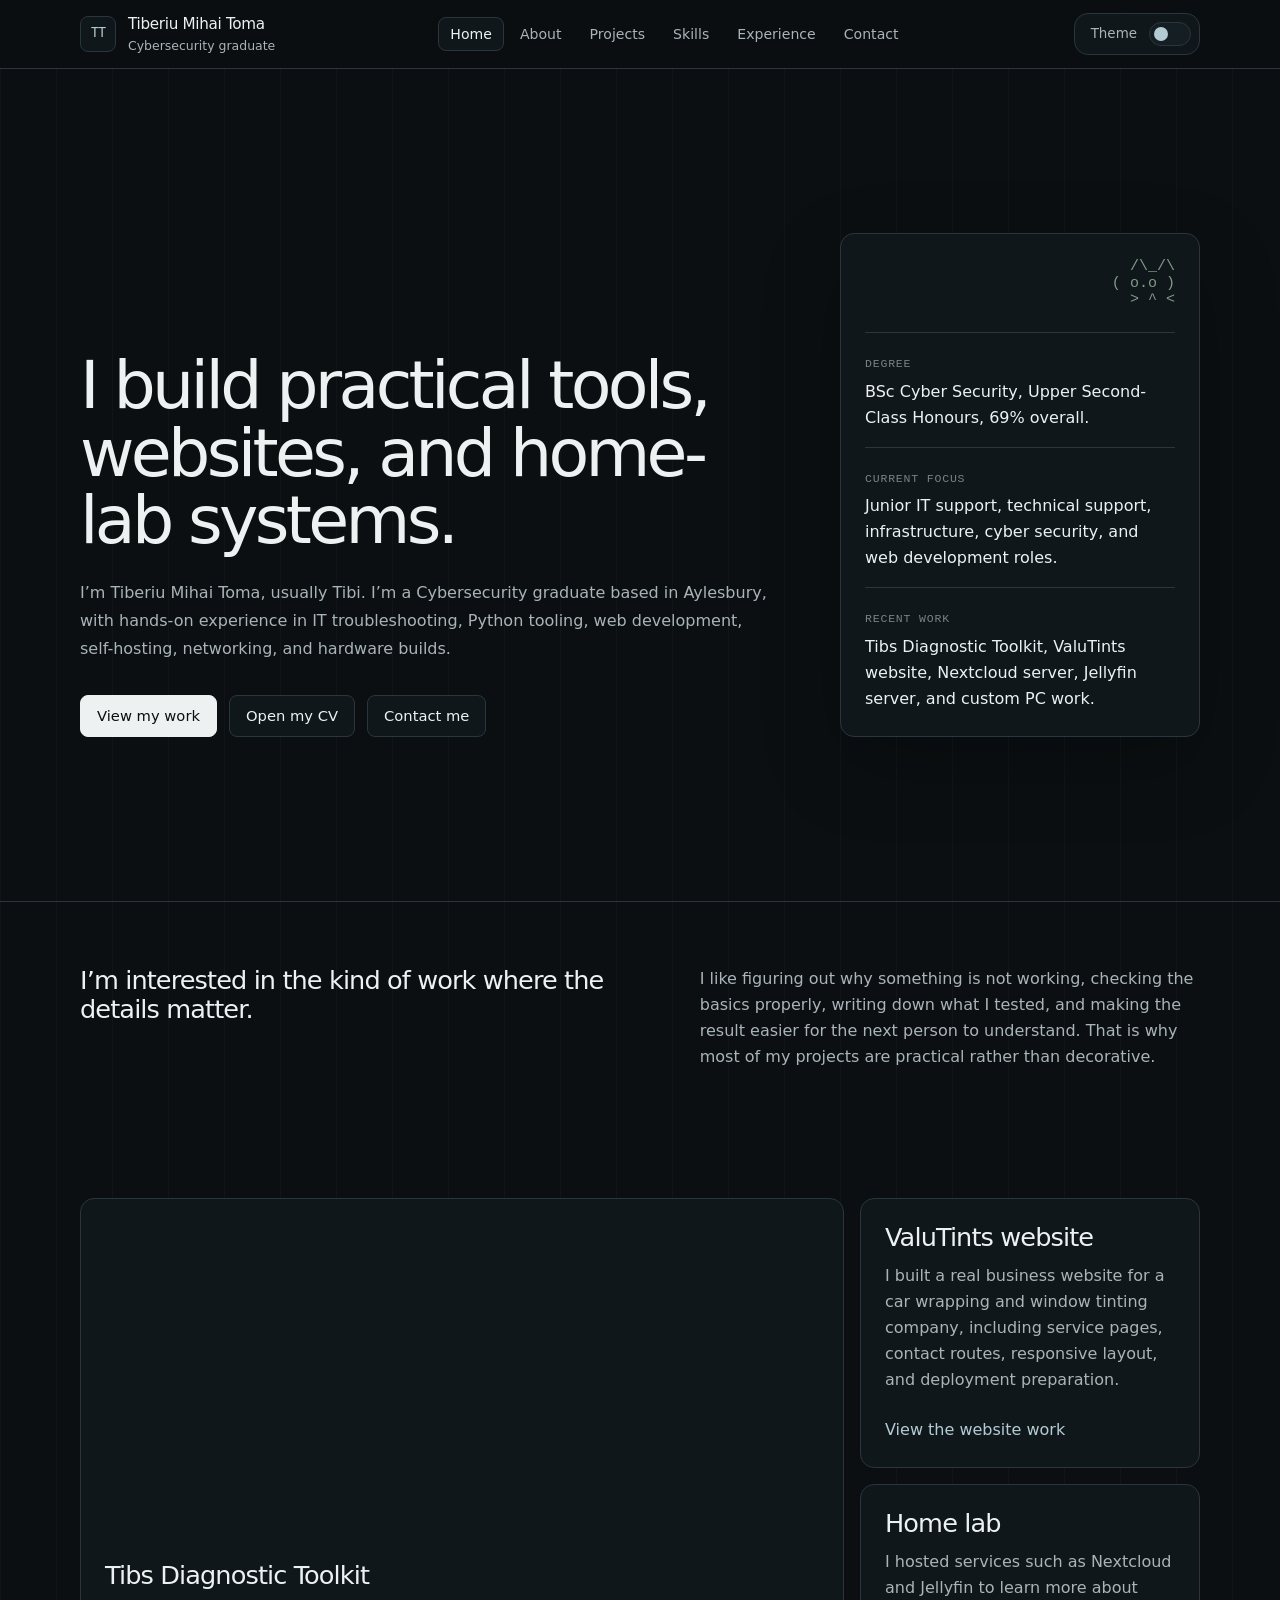
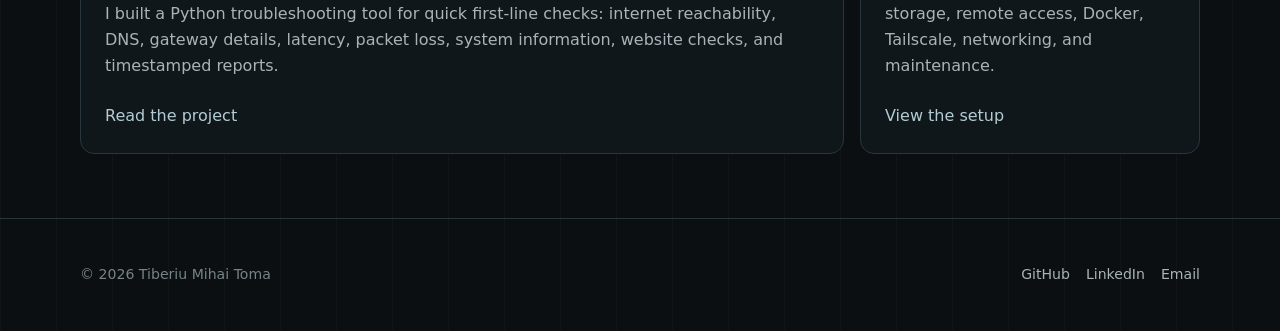
==== commit fb099923: "updated portfolio" ====
--- a/index.html
+++ b/index.html
@@ -82,7 +82,7 @@
 
           <div class="profile-line">
             <span>Recent work</span>
-            <p>Tibs Diagnostic Toolkit, ValuTints website, Nextcloud server, Jellyfin server, and portfolio rebuilds.</p>
+            <p>Tibs Diagnostic Toolkit, ValuTints website, Nextcloud server, Jellyfin server, and custom PC work.</p>
           </div>
         </aside>
       </div>
--- a/assets/css/site.css
+++ b/assets/css/site.css
@@ -1,6 +1,5 @@
 :root {
   color-scheme: dark;
-
   --space-1: 4px;
   --space-2: 8px;
   --space-3: 12px;
@@ -9,14 +8,11 @@
   --space-6: 32px;
   --space-7: 48px;
   --space-8: 64px;
-
   --radius-1: 8px;
   --radius-2: 14px;
   --radius-3: 22px;
-
   --font-main: ui-sans-serif, system-ui, -apple-system, BlinkMacSystemFont, "Segoe UI", Arial, sans-serif;
   --font-mono: "SFMono-Regular", Consolas, Menlo, monospace;
-
   --bg: #0b0f11;
   --panel: #10171b;
   --panel-2: #151e23;
@@ -27,14 +23,13 @@
   --accent: #b3ccd3;
   --accent-soft: #7f9b86;
   --shadow: 0 28px 80px rgb(0 0 0 / 0.22);
-
   --content: 1120px;
+  --header-height: 68px;
   --ease: cubic-bezier(.22, 1, .36, 1);
 }
 
 body.light-mode {
   color-scheme: light;
-
   --bg: #f4f1ea;
   --panel: #ffffff;
   --panel-2: #ebe6dc;
@@ -47,47 +42,22 @@
   --shadow: 0 28px 80px rgb(40 34 25 / 0.1);
 }
 
-* {
-  box-sizing: border-box;
-  margin: 0;
-  padding: 0;
-}
-
-html {
-  -webkit-text-size-adjust: 100%;
-  scroll-behavior: auto;
-}
-
+* { box-sizing: border-box; margin: 0; padding: 0; }
+html { -webkit-text-size-adjust: 100%; scroll-behavior: auto; }
 body {
   min-height: 100vh;
   overflow-x: hidden;
   color: var(--text);
-  background:
-    linear-gradient(90deg, rgb(255 255 255 / .025) 1px, transparent 1px) 0 0 / 56px 56px,
-    var(--bg);
+  background: linear-gradient(90deg, rgb(255 255 255 / .025) 1px, transparent 1px) 0 0 / 56px 56px, var(--bg);
   font-family: var(--font-main);
   font-size: 16px;
   line-height: 1.62;
   transition: background-color 420ms var(--ease), color 420ms var(--ease);
 }
-
-a {
-  color: inherit;
-  text-decoration: none;
-}
-
-button {
-  color: inherit;
-  font: inherit;
-}
-
-ul {
-  padding-left: 1.15rem;
-}
-
-li + li {
-  margin-top: var(--space-2);
-}
+a { color: inherit; text-decoration: none; }
+button { color: inherit; font: inherit; }
+ul { padding-left: 1.15rem; }
+li + li { margin-top: var(--space-2); }
 
 .skip-link {
   position: fixed;
@@ -101,40 +71,31 @@
   color: var(--bg);
   transition: transform 180ms ease;
 }
-
-.skip-link:focus {
-  transform: translateY(0);
-}
-
-.container {
-  width: min(var(--content), calc(100% - 48px));
-  margin-inline: auto;
-}
+.skip-link:focus { transform: translateY(0); }
+.container { width: min(var(--content), calc(100% - 48px)); margin-inline: auto; }
 
 .site-header {
   position: sticky;
   top: 0;
-  z-index: 40;
+  z-index: 50;
+  min-height: var(--header-height);
   border-bottom: 1px solid var(--line);
   background: color-mix(in srgb, var(--bg) 94%, transparent);
   backdrop-filter: blur(12px);
 }
-
 .header-grid {
-  min-height: 68px;
+  min-height: var(--header-height);
   display: grid;
   grid-template-columns: auto minmax(0, 1fr) auto;
   gap: var(--space-5);
   align-items: center;
 }
-
 .brand {
   min-width: 0;
   display: inline-flex;
   align-items: center;
   gap: var(--space-3);
 }
-
 .brand-mark {
   width: 36px;
   height: 36px;
@@ -150,28 +111,10 @@
   letter-spacing: -.08em;
   transition: transform 220ms var(--ease), border-color 220ms ease;
 }
-
-.brand:hover .brand-mark {
-  transform: translateY(-2px);
-  border-color: var(--accent);
-}
-
-.brand-copy {
-  display: grid;
-  gap: 0;
-  min-width: 0;
-}
-
-.brand-copy strong {
-  font-size: .95rem;
-  font-weight: 500;
-  letter-spacing: -.02em;
-}
-
-.brand-copy small {
-  color: var(--muted);
-  font-size: .78rem;
-}
+.brand:hover .brand-mark { transform: translateY(-2px); border-color: var(--accent); }
+.brand-copy { display: grid; gap: 0; min-width: 0; }
+.brand-copy strong { font-size: .95rem; font-weight: 500; letter-spacing: -.02em; }
+.brand-copy small { color: var(--muted); font-size: .78rem; }
 
 .site-nav {
   position: relative;
@@ -180,7 +123,6 @@
   align-items: center;
   gap: var(--space-1);
 }
-
 .nav-indicator {
   position: absolute;
   top: 50%;
@@ -192,14 +134,8 @@
   background: var(--panel);
   opacity: 0;
   transform: translate(0, -50%);
-  transition:
-    transform 420ms var(--ease),
-    width 420ms var(--ease),
-    opacity 180ms ease,
-    background-color 420ms var(--ease),
-    border-color 420ms var(--ease);
-}
-
+  transition: transform 420ms var(--ease), width 420ms var(--ease), opacity 180ms ease, background-color 420ms var(--ease), border-color 420ms var(--ease);
+}
 .site-nav a {
   position: relative;
   z-index: 1;
@@ -210,28 +146,12 @@
   border-radius: var(--radius-1);
   color: var(--muted);
   font-size: .88rem;
-  transition: color 180ms ease, transform 180ms var(--ease);
-}
-
-.site-nav a:hover,
-.site-nav a.active {
-  color: var(--text);
-}
-
-.site-nav a.is-clicked {
-  transform: translateY(-2px);
-}
-
-.header-tools {
-  display: flex;
-  align-items: center;
-  gap: var(--space-2);
-}
-
-.theme-toggle,
-.menu-toggle,
-.button,
-.scroll-top {
+  transition: color 180ms ease, transform 180ms var(--ease), border-color 180ms ease, background-color 180ms ease;
+}
+.site-nav a:hover, .site-nav a.active { color: var(--text); }
+.site-nav a.is-clicked { transform: translateY(-2px); }
+.header-tools { display: flex; align-items: center; gap: var(--space-2); }
+.theme-toggle, .menu-toggle, .button, .scroll-top {
   border: 1px solid var(--line);
   border-radius: var(--radius-1);
   background: var(--panel);
@@ -239,14 +159,7 @@
   cursor: pointer;
   transition: transform 220ms var(--ease), border-color 220ms ease, background-color 420ms var(--ease);
 }
-
-.theme-toggle:hover,
-.menu-toggle:hover,
-.button:hover,
-.scroll-top:hover {
-  border-color: var(--accent);
-}
-
+.theme-toggle:hover, .menu-toggle:hover, .button:hover, .scroll-top:hover { border-color: var(--accent); }
 .theme-toggle {
   min-height: 38px;
   display: inline-flex;
@@ -255,22 +168,16 @@
   padding: var(--space-2);
   border-radius: var(--radius-2);
 }
-
-.theme-toggle__text {
-  padding-left: var(--space-2);
-  color: var(--muted);
-  font-size: .84rem;
-}
-
+.theme-toggle__text { padding-left: var(--space-2); color: var(--muted); font-size: .84rem; }
 .theme-toggle__track {
   position: relative;
   width: 42px;
   height: 24px;
+  flex: 0 0 auto;
   border: 1px solid var(--line);
   border-radius: 999px;
   background: var(--panel-2);
 }
-
 .theme-toggle__track::after {
   content: "";
   position: absolute;
@@ -282,742 +189,203 @@
   background: var(--accent);
   transition: transform 320ms var(--ease), background-color 420ms var(--ease);
 }
-
-body.light-mode .theme-toggle__track::after {
-  transform: translateX(18px);
-}
-
-.menu-toggle {
-  display: none;
-  min-height: 38px;
-  padding-inline: var(--space-3);
-}
-
-.home-hero,
-.page-intro,
-.section,
-.case-study {
-  padding-block: var(--space-8);
-}
-
-.home-hero {
-  min-height: calc(100vh - 68px);
-  display: grid;
-  align-items: center;
-}
-
-.home-grid,
-.intro-grid,
-.about-grid,
-.contact-grid {
-  display: grid;
-  gap: var(--space-8);
-}
-
-.home-grid {
-  grid-template-columns: minmax(0, 1fr) 360px;
-  align-items: end;
-}
-
-.intro-grid {
-  grid-template-columns: minmax(0, .95fr) minmax(280px, .55fr);
-  align-items: start;
-}
-
-.home-hero h1,
-.page-intro h1 {
+body.light-mode .theme-toggle__track::after { transform: translateX(18px); }
+.menu-toggle { display: none; min-height: 38px; padding-inline: var(--space-3); }
+
+.home-hero, .page-intro, .section, .case-study { padding-block: var(--space-8); }
+.home-hero { min-height: calc(100vh - var(--header-height)); display: grid; align-items: center; }
+.home-grid, .intro-grid, .about-grid, .contact-grid { display: grid; gap: var(--space-8); }
+.home-grid { grid-template-columns: minmax(0, 1fr) 360px; align-items: end; }
+.intro-grid { grid-template-columns: minmax(0, .95fr) minmax(280px, .55fr); align-items: start; }
+.home-hero h1, .page-intro h1 {
   max-width: 820px;
   font-size: clamp(2.4rem, 5.2vw, 4.8rem);
   line-height: 1.02;
   letter-spacing: -.055em;
   font-weight: 500;
 }
-
-.page-intro h1 {
-  font-size: clamp(2.25rem, 4.3vw, 3.9rem);
-}
-
-h2 {
-  font-size: clamp(1.35rem, 2vw, 2.05rem);
-  line-height: 1.12;
-  letter-spacing: -.035em;
-  font-weight: 500;
-}
-
-h3 {
-  font-size: 1.04rem;
-  line-height: 1.18;
-  letter-spacing: -.02em;
-  font-weight: 500;
-}
-
-.lead,
-.intro-copy p,
-.intro-strip p,
-.work-preview p,
-.text-panel p,
-.side-notes p,
-.compact-card p,
-.case-body p,
-.lab-card p,
-.skill-card p,
-.contact-panel p,
-.timeline-item p {
-  color: var(--muted);
-}
-
-.lead {
-  max-width: 760px;
-  margin-top: var(--space-5);
-  font-size: clamp(1rem, 1.18vw, 1.1rem);
-  line-height: 1.74;
-}
-
-.intro-copy p + p {
-  margin-top: var(--space-4);
-}
-
-.action-row {
-  display: flex;
-  flex-wrap: wrap;
-  gap: var(--space-3);
-  margin-top: var(--space-6);
-}
-
-.button {
-  min-height: 42px;
-  display: inline-flex;
-  align-items: center;
-  justify-content: center;
-  padding-inline: var(--space-4);
-  font-size: .92rem;
-}
-
-.button:hover,
-.scroll-top:hover {
-  transform: translateY(-2px);
-}
-
-.button--solid {
-  background: var(--text);
-  border-color: var(--text);
-  color: var(--bg);
-}
-
-.profile-card,
-.work-preview,
-.text-panel,
-.side-notes article,
-.compact-card,
-.case-sidebar,
-.case-body,
-.lab-card,
-.skill-card,
-.language-panel,
-.timeline-item,
-.contact-panel,
-.contact-list a {
+.page-intro h1 { font-size: clamp(2.25rem, 4.3vw, 3.9rem); }
+h2 { font-size: clamp(1.35rem, 2vw, 2.05rem); line-height: 1.12; letter-spacing: -.035em; font-weight: 500; }
+h3 { font-size: 1.04rem; line-height: 1.18; letter-spacing: -.02em; font-weight: 500; }
+.lead, .intro-copy p, .intro-strip p, .work-preview p, .text-panel p, .side-notes p, .compact-card p, .case-body p, .lab-card p, .skill-card p, .contact-panel p, .timeline-item p { color: var(--muted); }
+.lead { max-width: 760px; margin-top: var(--space-5); font-size: clamp(1rem, 1.18vw, 1.1rem); line-height: 1.74; }
+.intro-copy p + p { margin-top: var(--space-4); }
+.action-row { display: flex; flex-wrap: wrap; gap: var(--space-3); margin-top: var(--space-6); }
+.button { min-height: 42px; display: inline-flex; align-items: center; justify-content: center; padding-inline: var(--space-4); font-size: .92rem; }
+.button:hover, .scroll-top:hover { transform: translateY(-2px); }
+.button--solid { background: var(--text); border-color: var(--text); color: var(--bg); }
+
+.profile-card, .work-preview, .text-panel, .side-notes article, .compact-card, .case-sidebar, .case-body, .lab-card, .skill-card, .language-panel, .timeline-item, .contact-panel, .contact-list a {
   border: 1px solid var(--line);
   border-radius: var(--radius-2);
   background: var(--panel);
 }
-
-.profile-card {
-  padding: var(--space-5);
-  box-shadow: var(--shadow);
-}
-
-.cat-art {
-  margin-bottom: var(--space-5);
-  color: var(--accent-soft);
-  font-family: var(--font-mono);
-  font-size: .94rem;
-  line-height: 1.1;
-  text-align: right;
-  white-space: pre;
-}
-
-.profile-line {
-  padding-top: var(--space-4);
-  border-top: 1px solid var(--line);
-}
-
-.profile-line + .profile-line {
-  margin-top: var(--space-4);
-}
-
-.profile-line span,
-.case-sidebar span,
-.case-sidebar p,
-.contact-list span,
-.language-grid span {
-  color: var(--quiet);
-  font-family: var(--font-mono);
-  font-size: .72rem;
-  letter-spacing: .07em;
-  text-transform: uppercase;
-}
-
-.profile-line p {
-  margin-top: var(--space-1);
-}
-
-.section-line,
-.case-study {
-  border-top: 1px solid var(--line);
-}
-
-.intro-strip {
-  display: grid;
-  grid-template-columns: minmax(0, .8fr) minmax(280px, .7fr);
-  gap: var(--space-7);
-  align-items: start;
-}
-
-.work-preview-grid {
-  display: grid;
-  grid-template-columns: minmax(0, 1fr) 340px;
-  gap: var(--space-4);
-}
-
-.work-preview {
-  padding: var(--space-5);
-}
-
-.work-preview--main {
-  grid-row: span 2;
-  min-height: 360px;
-  display: flex;
-  flex-direction: column;
-  justify-content: flex-end;
-}
-
-.work-preview p,
-.compact-card p,
-.lab-card p,
-.skill-card p {
-  margin-top: var(--space-3);
-}
-
-.work-preview a {
-  display: inline-flex;
-  width: fit-content;
-  margin-top: var(--space-5);
-  color: var(--accent);
-}
-
-.about-grid,
-.contact-grid {
-  grid-template-columns: minmax(0, .7fr) minmax(300px, .3fr);
-}
-
-.text-panel,
-.side-notes article,
-.compact-card,
-.lab-card,
-.skill-card,
-.language-panel,
-.contact-panel,
-.case-body {
-  padding: var(--space-5);
-}
-
-.text-panel p + p {
-  margin-top: var(--space-4);
-}
-
-.side-notes,
-.contact-list {
-  display: grid;
-  gap: var(--space-3);
-}
-
-.side-notes h2 {
-  font-size: 1.1rem;
-}
-
-.three-grid,
-.two-grid,
-.lab-grid,
-.skill-grid {
-  display: grid;
-  gap: var(--space-4);
-}
-
-.three-grid,
-.lab-grid {
-  grid-template-columns: repeat(3, minmax(0, 1fr));
-}
-
-.two-grid {
-  grid-template-columns: repeat(2, minmax(0, 1fr));
-}
-
-.skill-grid {
-  grid-template-columns: repeat(2, minmax(0, 1fr));
-}
-
-.case-study--first {
-  border-top: 0;
-}
-
-.case-grid {
-  display: grid;
-  grid-template-columns: 220px minmax(0, 1fr);
-  gap: var(--space-5);
-}
-
-.case-sidebar {
-  position: sticky;
-  top: 92px;
-  height: fit-content;
-  padding: var(--space-4);
-}
-
-.case-sidebar span {
-  display: block;
-  margin-bottom: var(--space-3);
-  color: var(--accent);
-  font-size: 1rem;
-}
-
-.case-sidebar a {
-  display: block;
-  width: fit-content;
-  margin-top: var(--space-4);
-  color: var(--accent);
-}
-
-.case-body h2 {
-  font-size: clamp(1.9rem, 3.2vw, 3.2rem);
-}
-
-.case-body p {
-  margin-top: var(--space-4);
-}
-
-.case-columns {
-  display: grid;
-  grid-template-columns: repeat(2, minmax(0, 1fr));
-  gap: var(--space-5);
-  margin-top: var(--space-6);
-}
-
-.case-columns h3 {
-  margin-bottom: var(--space-3);
-}
-
-.case-columns ul {
-  color: var(--muted);
-}
-
-.command-box {
-  margin-top: var(--space-6);
-  padding: var(--space-4);
-  overflow-x: auto;
-  border: 1px solid var(--line);
-  border-radius: var(--radius-1);
-  background: var(--bg);
-  color: var(--text);
-  font-family: var(--font-mono);
-  font-size: .84rem;
-  line-height: 1.65;
-}
-
-.language-grid {
-  display: grid;
-  grid-template-columns: repeat(2, minmax(0, 1fr));
-  gap: var(--space-4);
-  margin-top: var(--space-5);
-}
-
-.language-grid div {
-  padding-top: var(--space-4);
-  border-top: 1px solid var(--line);
-}
-
-.language-grid strong {
-  display: block;
-  margin-top: var(--space-1);
-  font-weight: 500;
-}
-
-.timeline {
-  display: grid;
-  gap: var(--space-3);
-}
-
-.timeline-item {
-  display: grid;
-  grid-template-columns: 190px minmax(0, 1fr);
-  gap: var(--space-5);
-  padding: var(--space-5);
-}
-
-.timeline-item time {
-  color: var(--quiet);
-  font-family: var(--font-mono);
-  font-size: .8rem;
-}
-
-.timeline-item p {
-  margin-top: var(--space-2);
-}
-
-.contact-list a {
-  display: grid;
-  gap: var(--space-1);
-  padding: var(--space-4);
-  transition: transform 220ms var(--ease), border-color 220ms ease;
-}
-
-.contact-list a:hover {
-  transform: translateY(-2px);
-  border-color: var(--accent);
-}
-
-.contact-list strong {
-  overflow-wrap: anywhere;
-  font-weight: 500;
-}
-
-.site-footer {
-  border-top: 1px solid var(--line);
-}
-
-.footer-grid {
-  min-height: 112px;
-  display: flex;
-  justify-content: space-between;
-  gap: var(--space-5);
-  align-items: center;
-  color: var(--quiet);
-  font-size: .88rem;
-}
-
-.footer-links {
-  display: flex;
-  flex-wrap: wrap;
-  gap: var(--space-4);
-}
-
-.footer-links a {
-  color: var(--muted);
-}
-
-.footer-links a:hover {
-  color: var(--text);
-}
-
-.scroll-top {
-  position: fixed;
-  right: var(--space-5);
-  bottom: var(--space-5);
-  z-index: 30;
-  min-height: 38px;
-  padding-inline: var(--space-3);
-  opacity: 0;
-  pointer-events: none;
-  transform: translateY(10px);
-  transition: opacity 220ms ease, transform 220ms var(--ease), border-color 220ms ease, background-color 420ms var(--ease);
-}
-
-.scroll-top.is-visible {
-  opacity: 1;
-  pointer-events: auto;
-  transform: translateY(0);
-}
-
-.theme-wipe {
-  position: fixed;
-  inset: 0;
-  z-index: 999;
-  pointer-events: none;
-  background: var(--bg);
-  transform: scaleX(0);
-  transform-origin: right;
-}
-
-.theme-wipe.is-active {
-  animation: theme-wipe 520ms var(--ease) forwards;
-}
-
-@keyframes theme-wipe {
-  0% { transform: scaleX(0); transform-origin: right; }
-  45% { transform: scaleX(1); transform-origin: right; }
-  46% { transform: scaleX(1); transform-origin: left; }
-  100% { transform: scaleX(0); transform-origin: left; }
-}
-
-.reveal {
-  opacity: 0;
-  transform: translateY(16px);
-  transition: opacity 520ms var(--ease), transform 520ms var(--ease);
-}
-
-.reveal.is-visible {
-  opacity: 1;
-  transform: translateY(0);
-}
-
+.profile-card { padding: var(--space-5); box-shadow: var(--shadow); }
+.cat-art { margin-bottom: var(--space-5); color: var(--accent-soft); font-family: var(--font-mono); font-size: .94rem; line-height: 1.1; text-align: right; white-space: pre; }
+.profile-line { padding-top: var(--space-4); border-top: 1px solid var(--line); }
+.profile-line + .profile-line { margin-top: var(--space-4); }
+.profile-line span, .case-sidebar span, .case-sidebar p, .contact-list span, .language-grid span { color: var(--quiet); font-family: var(--font-mono); font-size: .72rem; letter-spacing: .07em; text-transform: uppercase; }
+.profile-line p { margin-top: var(--space-1); }
+.section-line, .case-study { border-top: 1px solid var(--line); }
+.intro-strip { display: grid; grid-template-columns: minmax(0, .8fr) minmax(280px, .7fr); gap: var(--space-7); align-items: start; }
+.work-preview-grid { display: grid; grid-template-columns: minmax(0, 1fr) 340px; gap: var(--space-4); }
+.work-preview { padding: var(--space-5); }
+.work-preview--main { grid-row: span 2; min-height: 360px; display: flex; flex-direction: column; justify-content: flex-end; }
+.work-preview p, .compact-card p, .lab-card p, .skill-card p { margin-top: var(--space-3); }
+.work-preview a { display: inline-flex; width: fit-content; margin-top: var(--space-5); color: var(--accent); }
+.about-grid, .contact-grid { grid-template-columns: minmax(0, .7fr) minmax(300px, .3fr); }
+.text-panel, .side-notes article, .compact-card, .lab-card, .skill-card, .language-panel, .contact-panel, .case-body { padding: var(--space-5); }
+.text-panel p + p { margin-top: var(--space-4); }
+.side-notes, .contact-list { display: grid; gap: var(--space-3); }
+.side-notes h2 { font-size: 1.1rem; }
+.three-grid, .two-grid, .lab-grid, .skill-grid { display: grid; gap: var(--space-4); }
+.three-grid, .lab-grid { grid-template-columns: repeat(3, minmax(0, 1fr)); }
+.two-grid, .skill-grid { grid-template-columns: repeat(2, minmax(0, 1fr)); }
+.case-study--first { border-top: 0; }
+.case-grid { display: grid; grid-template-columns: 220px minmax(0, 1fr); gap: var(--space-5); }
+.case-sidebar { position: sticky; top: calc(var(--header-height) + 24px); height: fit-content; padding: var(--space-4); }
+.case-sidebar span { display: block; margin-bottom: var(--space-3); color: var(--accent); font-size: 1rem; }
+.case-sidebar a { display: block; width: fit-content; margin-top: var(--space-4); color: var(--accent); }
+.case-body h2 { font-size: clamp(1.9rem, 3.2vw, 3.2rem); }
+.case-body p { margin-top: var(--space-4); }
+.case-columns { display: grid; grid-template-columns: repeat(2, minmax(0, 1fr)); gap: var(--space-5); margin-top: var(--space-6); }
+.case-columns h3 { margin-bottom: var(--space-3); }
+.case-columns ul { color: var(--muted); }
+.command-box { margin-top: var(--space-6); padding: var(--space-4); overflow-x: auto; border: 1px solid var(--line); border-radius: var(--radius-1); background: var(--bg); color: var(--text); font-family: var(--font-mono); font-size: .84rem; line-height: 1.65; }
+.language-grid { display: grid; grid-template-columns: repeat(2, minmax(0, 1fr)); gap: var(--space-4); margin-top: var(--space-5); }
+.language-grid div { padding-top: var(--space-4); border-top: 1px solid var(--line); }
+.language-grid strong { display: block; margin-top: var(--space-1); font-weight: 500; }
+.timeline { display: grid; gap: var(--space-3); }
+.timeline-item { display: grid; grid-template-columns: 190px minmax(0, 1fr); gap: var(--space-5); padding: var(--space-5); }
+.timeline-item time { color: var(--quiet); font-family: var(--font-mono); font-size: .8rem; }
+.timeline-item p { margin-top: var(--space-2); }
+.contact-list a { display: grid; gap: var(--space-1); padding: var(--space-4); transition: transform 220ms var(--ease), border-color 220ms ease; }
+.contact-list a:hover { transform: translateY(-2px); border-color: var(--accent); }
+.contact-list strong { overflow-wrap: anywhere; font-weight: 500; }
+.site-footer { border-top: 1px solid var(--line); }
+.footer-grid { min-height: 112px; display: flex; justify-content: space-between; gap: var(--space-5); align-items: center; color: var(--quiet); font-size: .88rem; }
+.footer-links { display: flex; flex-wrap: wrap; gap: var(--space-4); }
+.footer-links a { color: var(--muted); }
+.footer-links a:hover { color: var(--text); }
+.scroll-top { position: fixed; right: var(--space-5); bottom: var(--space-5); z-index: 30; min-height: 38px; padding-inline: var(--space-3); opacity: 0; pointer-events: none; transform: translateY(10px); transition: opacity 220ms ease, transform 220ms var(--ease), border-color 220ms ease, background-color 420ms var(--ease); }
+.scroll-top.is-visible { opacity: 1; pointer-events: auto; transform: translateY(0); }
+.theme-wipe { position: fixed; inset: 0; z-index: 999; pointer-events: none; background: var(--bg); transform: scaleX(0); transform-origin: right; }
+.theme-wipe.is-active { animation: theme-wipe 520ms var(--ease) forwards; }
+@keyframes theme-wipe { 0% { transform: scaleX(0); transform-origin: right; } 45% { transform: scaleX(1); transform-origin: right; } 46% { transform: scaleX(1); transform-origin: left; } 100% { transform: scaleX(0); transform-origin: left; } }
+.reveal { opacity: 0; transform: translateY(16px); transition: opacity 520ms var(--ease), transform 520ms var(--ease); }
+.reveal.is-visible { opacity: 1; transform: translateY(0); }
 .reveal-delay-1 { transition-delay: 70ms; }
 .reveal-delay-2 { transition-delay: 140ms; }
-
-.not-found {
-  min-height: calc(100vh - 68px);
-  display: grid;
-  align-items: center;
-}
-
-.cv-body {
-  background: #f4f1ea;
-  color: #171b1d;
-}
-
-.cv-document {
-  width: min(920px, calc(100% - 32px));
-  margin: var(--space-6) auto;
-  padding: var(--space-7);
-  border: 1px solid #d6d0c4;
-  border-radius: var(--radius-2);
-  background: #fff;
-  color: #171b1d;
-}
-
-.cv-document a {
-  color: #315e6b;
-}
-
-.cv-header {
-  padding-bottom: var(--space-5);
-  border-bottom: 1px solid #d6d0c4;
-}
-
-.cv-header h1 {
-  margin-top: var(--space-5);
-  font-size: clamp(2rem, 6vw, 3.4rem);
-}
-
-.cv-document section {
-  padding-block: var(--space-5);
-  border-bottom: 1px solid #d6d0c4;
-}
-
-.cv-document section:last-child {
-  border-bottom: 0;
-}
-
-.cv-document h2 {
-  margin-bottom: var(--space-3);
-  color: #315e6b;
-  font-family: var(--font-mono);
-  font-size: .84rem;
-  text-transform: uppercase;
-  letter-spacing: .08em;
-}
-
-.cv-document h3 {
-  margin-top: var(--space-3);
-  color: #171b1d;
-}
-
-.cv-document p,
-.cv-document li {
-  color: #596468;
-}
-
-@media (max-width: 960px) {
-  .container {
-    width: min(100% - 32px, var(--content));
+.not-found { min-height: calc(100vh - var(--header-height)); display: grid; align-items: center; }
+
+.cv-body { background: #f4f1ea; color: #171b1d; }
+.cv-document { width: min(920px, calc(100% - 32px)); margin: var(--space-6) auto; padding: var(--space-7); border: 1px solid #d6d0c4; border-radius: var(--radius-2); background: #fff; color: #171b1d; }
+.cv-document a { color: #315e6b; }
+.cv-header { padding-bottom: var(--space-5); border-bottom: 1px solid #d6d0c4; }
+.cv-header h1 { margin-top: var(--space-5); font-size: clamp(2rem, 6vw, 3.4rem); }
+.cv-document section { padding-block: var(--space-5); border-bottom: 1px solid #d6d0c4; }
+.cv-document section:last-child { border-bottom: 0; }
+.cv-document h2 { margin-bottom: var(--space-3); color: #315e6b; font-family: var(--font-mono); font-size: .84rem; text-transform: uppercase; letter-spacing: .08em; }
+.cv-document h3 { margin-top: var(--space-3); color: #171b1d; }
+.cv-document p, .cv-document li { color: #596468; }
+
+@media (max-width: 900px) {
+  :root { --header-height: 60px; }
+  .container { width: min(100% - 28px, var(--content)); }
+  .site-header { min-height: var(--header-height); }
+  .header-grid { min-height: var(--header-height); grid-template-columns: minmax(0, 1fr) auto auto; gap: var(--space-2); }
+  .brand { gap: var(--space-2); overflow: hidden; }
+  .brand-mark { width: 32px; height: 32px; font-size: .76rem; border-radius: 7px; }
+  .brand-copy { overflow: hidden; }
+  .brand-copy strong { max-width: min(42vw, 220px); overflow: hidden; text-overflow: ellipsis; white-space: nowrap; font-size: .88rem; }
+  .brand-copy small { display: none; }
+  .theme-toggle { min-height: 34px; padding: 5px; }
+  .theme-toggle__text { display: none; }
+  .theme-toggle__track { width: 36px; height: 20px; }
+  .theme-toggle__track::after { top: 3px; left: 3px; width: 12px; height: 12px; }
+  body.light-mode .theme-toggle__track::after { transform: translateX(16px); }
+  .menu-toggle { min-height: 34px; display: inline-flex; align-items: center; justify-content: center; padding-inline: var(--space-2); font-size: .85rem; }
+
+  .site-nav {
+    display: none;
+    position: fixed;
+    top: calc(var(--header-height) + 8px);
+    left: 14px;
+    right: 14px;
+    z-index: 90;
+    grid-template-columns: repeat(2, minmax(0, 1fr));
+    gap: 6px;
+    padding: 8px;
+    border: 1px solid var(--line);
+    border-radius: var(--radius-2);
+    background: var(--panel);
+    box-shadow: var(--shadow);
+    max-height: min(320px, calc(100dvh - var(--header-height) - 22px));
+    overflow-y: auto;
+    overscroll-behavior: contain;
   }
-
-  .header-grid {
-    grid-template-columns: minmax(0, 1fr) auto auto;
-    gap: var(--space-3);
+  .site-nav.is-open { display: grid; }
+  .nav-indicator { display: none; }
+  .site-nav a {
+    min-height: 40px;
+    width: 100%;
+    display: flex;
+    align-items: center;
+    justify-content: center;
+    padding: 0 var(--space-2);
+    border: 1px solid transparent;
+    border-radius: var(--radius-1);
+    background: transparent;
+    color: var(--muted);
+    font-size: .88rem;
+    text-align: center;
   }
-
-  .menu-toggle {
-    display: inline-flex;
-    align-items: center;
-  }
-
-  .site-nav {
-    grid-column: 1 / -1;
-    justify-self: stretch;
-    display: grid;
-    grid-template-rows: 0fr;
-    overflow: hidden;
-    gap: var(--space-2);
-    transition: grid-template-rows 320ms var(--ease), padding-bottom 320ms var(--ease);
-  }
-
-  .site-nav.is-open {
-    grid-template-rows: 1fr;
-    padding-bottom: var(--space-4);
-  }
-
-  .nav-indicator {
-    display: none;
-  }
-
-  .site-nav a {
-    display: block;
-    min-height: 0;
-    padding: var(--space-3) var(--space-4);
-    border: 1px solid var(--line);
-    background: var(--panel);
-  }
-
-  .site-nav a.active {
-    border-color: var(--accent);
-  }
-
-  .home-hero {
-    min-height: auto;
-  }
-
-  .home-grid,
-  .intro-grid,
-  .about-grid,
-  .contact-grid,
-  .intro-strip,
-  .work-preview-grid,
-  .three-grid,
-  .two-grid,
-  .lab-grid,
-  .skill-grid,
-  .case-grid,
-  .case-columns {
-    grid-template-columns: 1fr;
-    gap: var(--space-5);
-  }
-
-  .case-sidebar {
-    position: static;
-  }
-
-  .work-preview--main {
-    min-height: auto;
-  }
+  .site-nav a.active { border-color: var(--line); background: var(--panel-2); color: var(--text); }
+  .site-nav a:hover { border-color: var(--accent); }
+
+  .home-hero { min-height: auto; padding-block: var(--space-7); }
+  .page-intro, .section, .case-study { padding-block: var(--space-7); }
+  .home-grid, .intro-grid, .about-grid, .contact-grid, .intro-strip, .work-preview-grid, .three-grid, .two-grid, .lab-grid, .skill-grid, .case-grid, .case-columns { grid-template-columns: 1fr; gap: var(--space-5); }
+  .home-grid { align-items: start; }
+  .project-preview--main, .work-preview--main { min-height: auto; grid-row: auto; }
+  .case-sidebar { position: static; }
+  .case-sidebar a { margin-top: var(--space-2); }
+  .timeline-item { grid-template-columns: 1fr; gap: var(--space-3); }
+  .footer-grid { min-height: auto; padding-block: var(--space-6); display: grid; }
 }
 
 @media (max-width: 640px) {
-  :root {
-    --space-8: 48px;
-  }
-
-  body {
-    font-size: 15px;
-  }
-
-  .container {
-    width: min(100% - 24px, var(--content));
-  }
-
-  .header-grid {
-    min-height: 64px;
-  }
-
-  .brand-copy small,
-  .theme-toggle__text {
-    display: none;
-  }
-
-  .brand-mark {
-    width: 34px;
-    height: 34px;
-  }
-
-  .theme-toggle,
-  .menu-toggle {
-    min-height: 36px;
-  }
-
-  .home-hero h1,
-  .page-intro h1 {
-    font-size: clamp(2.25rem, 12vw, 3.7rem);
-    letter-spacing: -.05em;
-  }
-
-  h2 {
-    font-size: clamp(1.35rem, 7vw, 2rem);
-  }
-
-  .lead {
-    line-height: 1.68;
-  }
-
-  .action-row {
-    display: grid;
-    grid-template-columns: 1fr;
-  }
-
-  .button {
-    width: 100%;
-  }
-
-  .profile-card,
-  .work-preview,
-  .text-panel,
-  .side-notes article,
-  .compact-card,
-  .case-sidebar,
-  .case-body,
-  .lab-card,
-  .skill-card,
-  .language-panel,
-  .timeline-item,
-  .contact-panel,
-  .cv-document {
-    padding: var(--space-5);
-  }
-
-  .timeline-item,
-  .language-grid {
-    grid-template-columns: 1fr;
-    gap: var(--space-3);
-  }
-
-  .footer-grid {
-    display: grid;
-    min-height: 140px;
-  }
-
-  .scroll-top {
-    right: var(--space-4);
-    bottom: var(--space-4);
-  }
-}
+  :root { --space-7: 40px; --space-8: 44px; }
+  body { font-size: 15px; background: linear-gradient(90deg, rgb(255 255 255 / .022) 1px, transparent 1px) 0 0 / 44px 44px, var(--bg); }
+  .container { width: min(100% - 24px, var(--content)); }
+  .brand-copy strong { max-width: 38vw; }
+  .site-nav { left: 12px; right: 12px; grid-template-columns: repeat(2, minmax(0, 1fr)); }
+  .site-nav a { min-height: 38px; font-size: .84rem; }
+  .home-hero h1, .page-intro h1 { font-size: clamp(2.05rem, 10.8vw, 3.15rem); line-height: 1.04; letter-spacing: -.045em; }
+  h2 { font-size: clamp(1.25rem, 6.5vw, 1.85rem); line-height: 1.14; }
+  h3 { font-size: 1rem; }
+  .lead, .intro-copy p { font-size: .98rem; line-height: 1.65; }
+  .action-row { display: grid; grid-template-columns: 1fr; gap: var(--space-2); margin-top: var(--space-5); }
+  .button { width: 100%; min-height: 44px; }
+  .profile-card, .work-preview, .text-panel, .side-notes article, .compact-card, .case-sidebar, .case-body, .lab-card, .skill-card, .language-panel, .timeline-item, .contact-panel, .cv-document { padding: var(--space-4); border-radius: var(--radius-2); }
+  .profile-card { box-shadow: none; }
+  .cat-art { text-align: left; margin-bottom: var(--space-4); }
+  .case-body h2 { font-size: clamp(1.55rem, 8.5vw, 2.4rem); }
+  .command-box { font-size: .78rem; padding: var(--space-3); }
+  .language-grid { grid-template-columns: 1fr; gap: var(--space-3); }
+  .contact-list a { padding: var(--space-3); }
+  .scroll-top { right: var(--space-3); bottom: var(--space-3); min-height: 36px; font-size: .84rem; }
+  .cv-document { width: min(100% - 20px, 920px); margin-block: var(--space-3); }
+  .cv-header h1 { font-size: clamp(1.8rem, 10vw, 2.8rem); }
+}
+
 
 @media print {
-  .site-header,
-  .site-footer,
-  .scroll-top,
-  .skip-link,
-  .theme-wipe {
-    display: none;
-  }
-
-  .cv-document {
-    width: 100%;
-    margin: 0;
-    border: 0;
-    border-radius: 0;
-  }
+  .site-header, .site-footer, .scroll-top, .skip-link, .theme-wipe { display: none; }
+  .cv-document { width: 100%; margin: 0; border: 0; border-radius: 0; }
 }
 
 @media (prefers-reduced-motion: reduce) {
-  *,
-  *::before,
-  *::after {
-    animation-duration: .01ms !important;
-    animation-iteration-count: 1 !important;
-    scroll-behavior: auto !important;
-    transition-duration: .01ms !important;
-  }
-
-  .reveal {
-    opacity: 1;
-    transform: none;
-  }
-}
+  *, *::before, *::after { animation-duration: .01ms !important; animation-iteration-count: 1 !important; scroll-behavior: auto !important; transition-duration: .01ms !important; }
+  .reveal { opacity: 1; transform: none; }
+}
